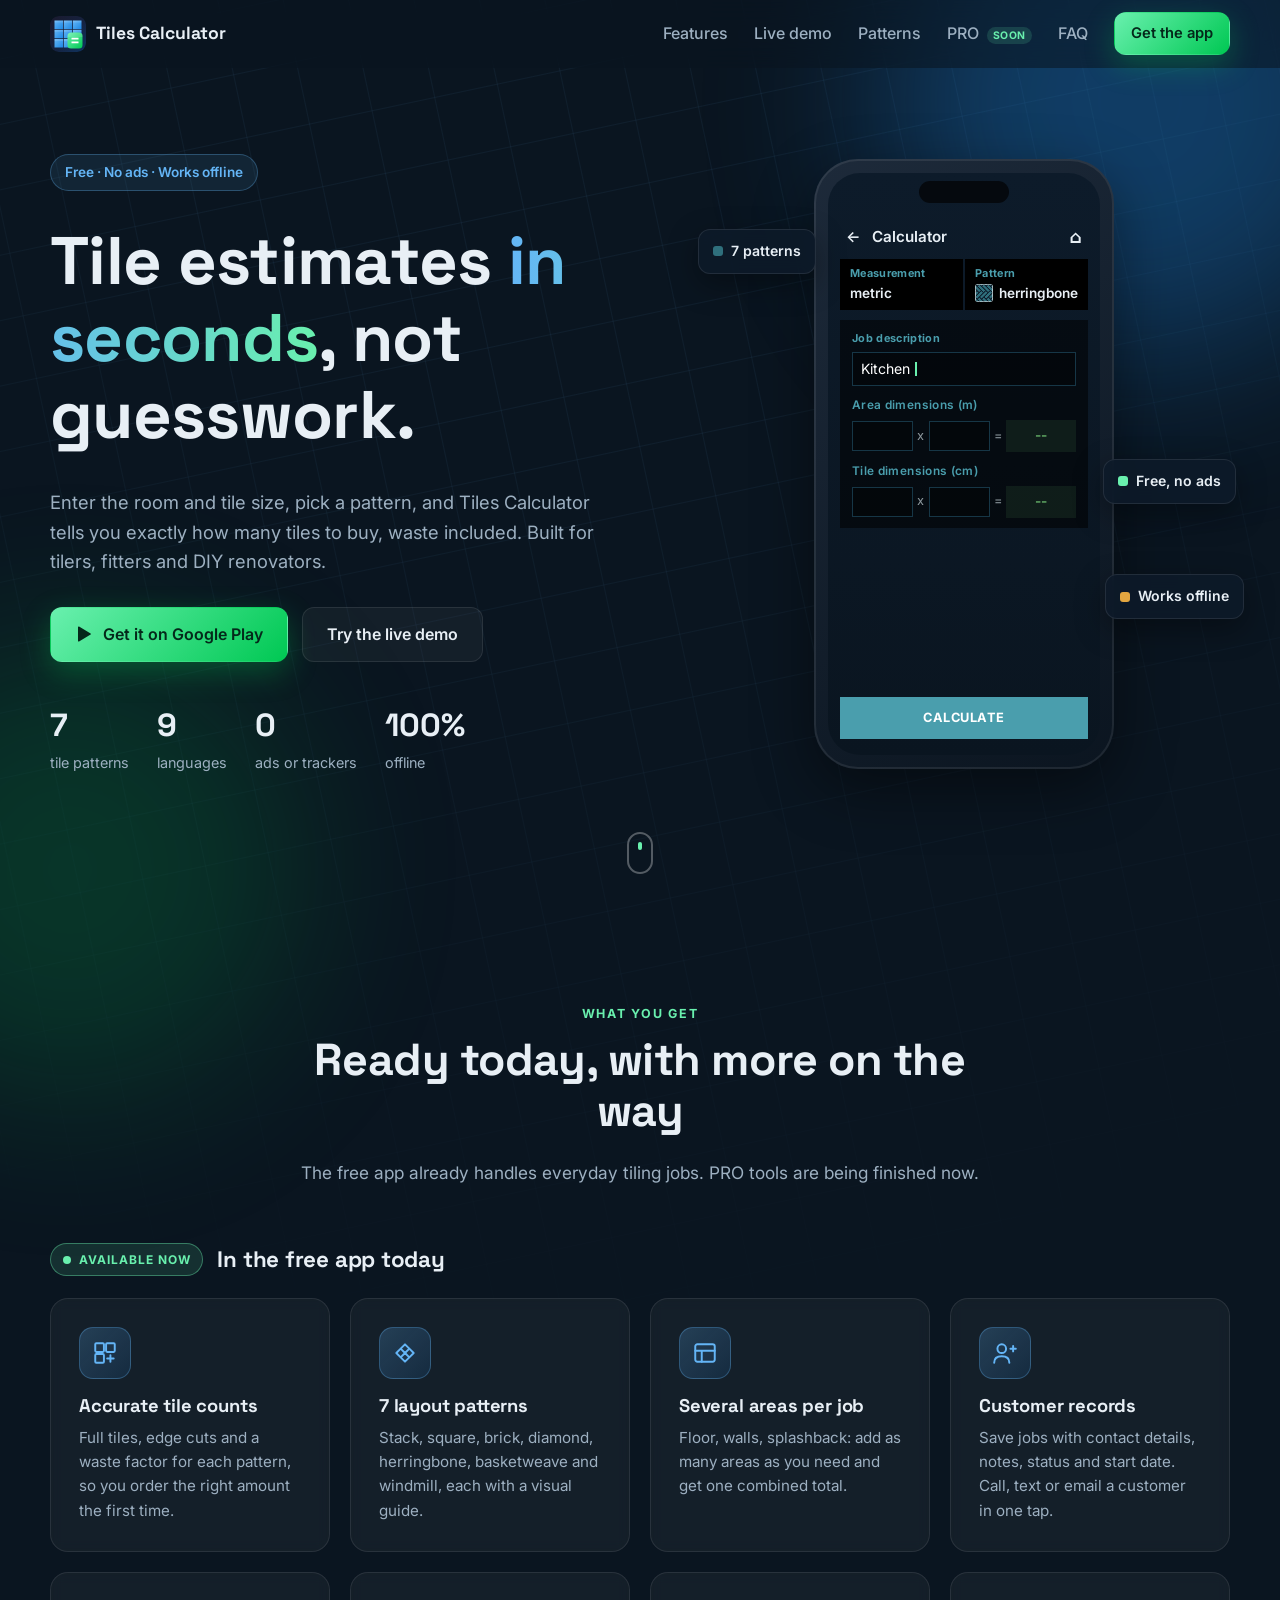
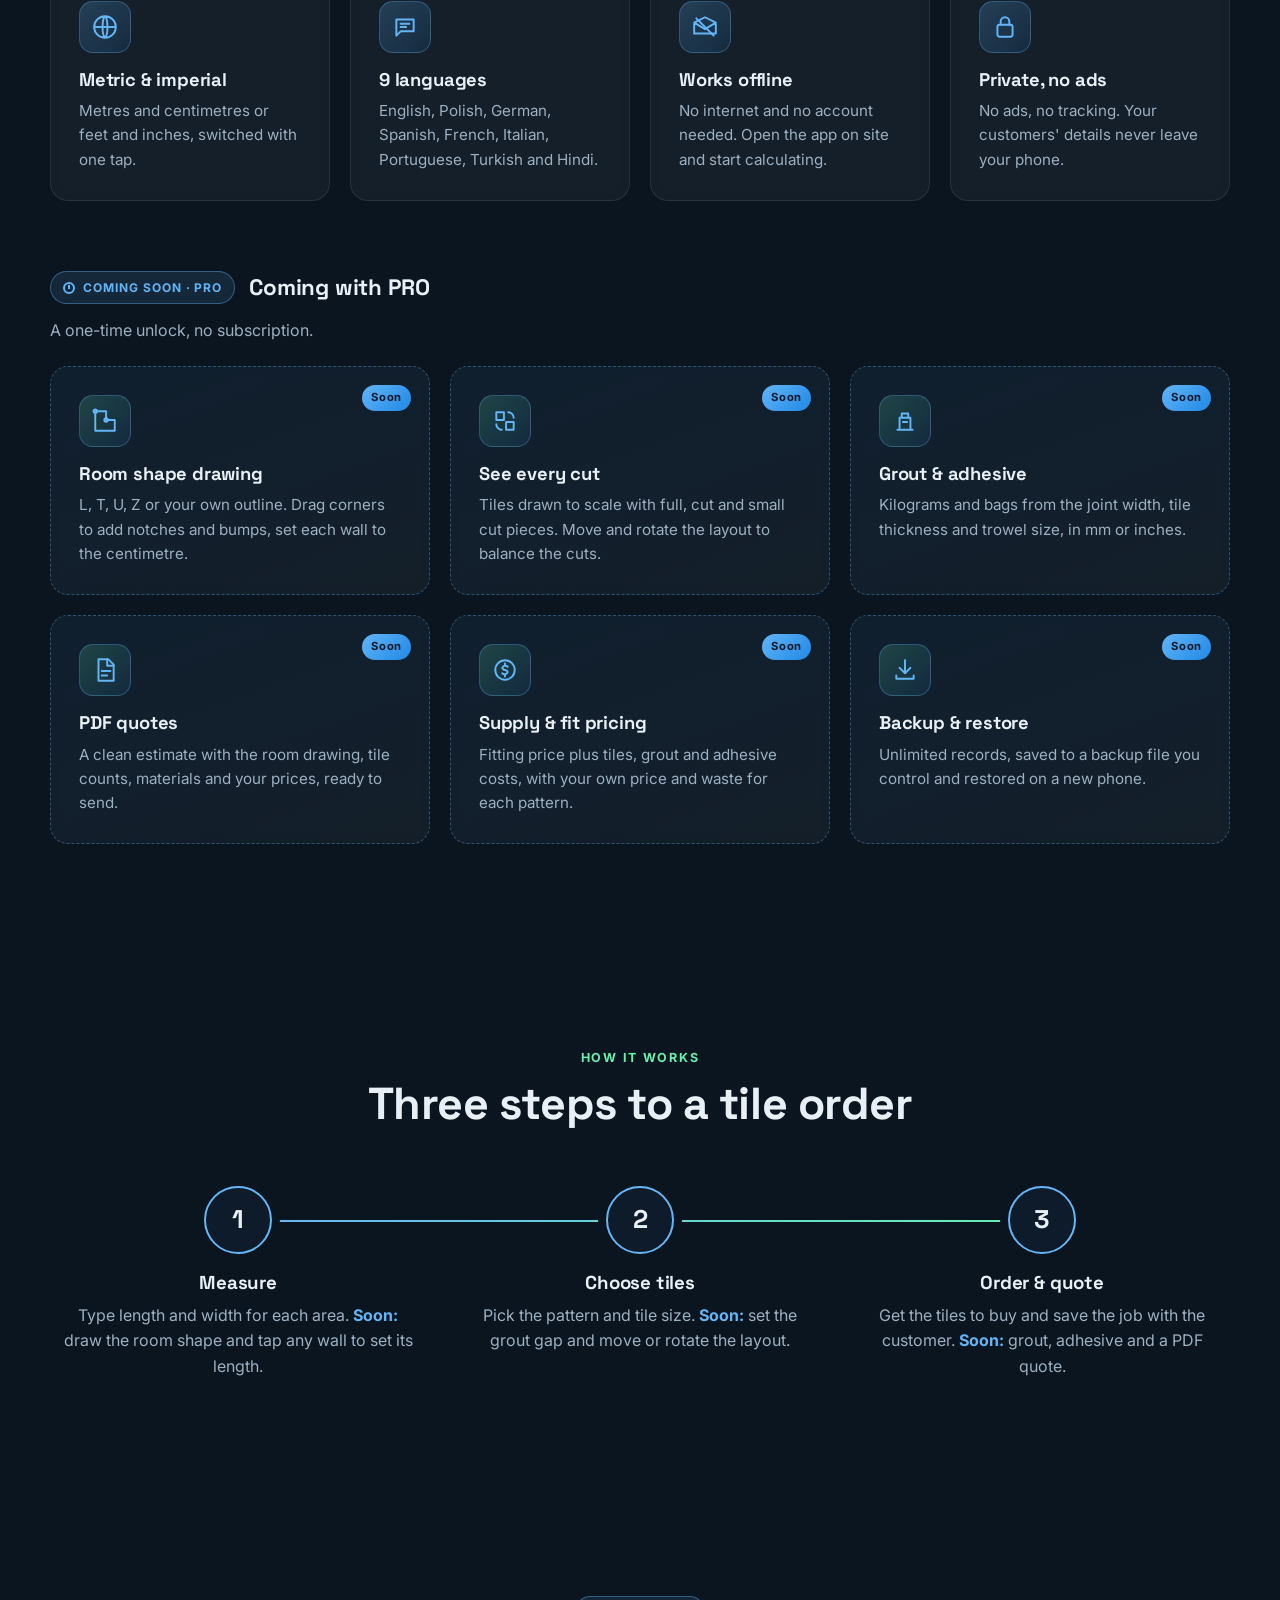
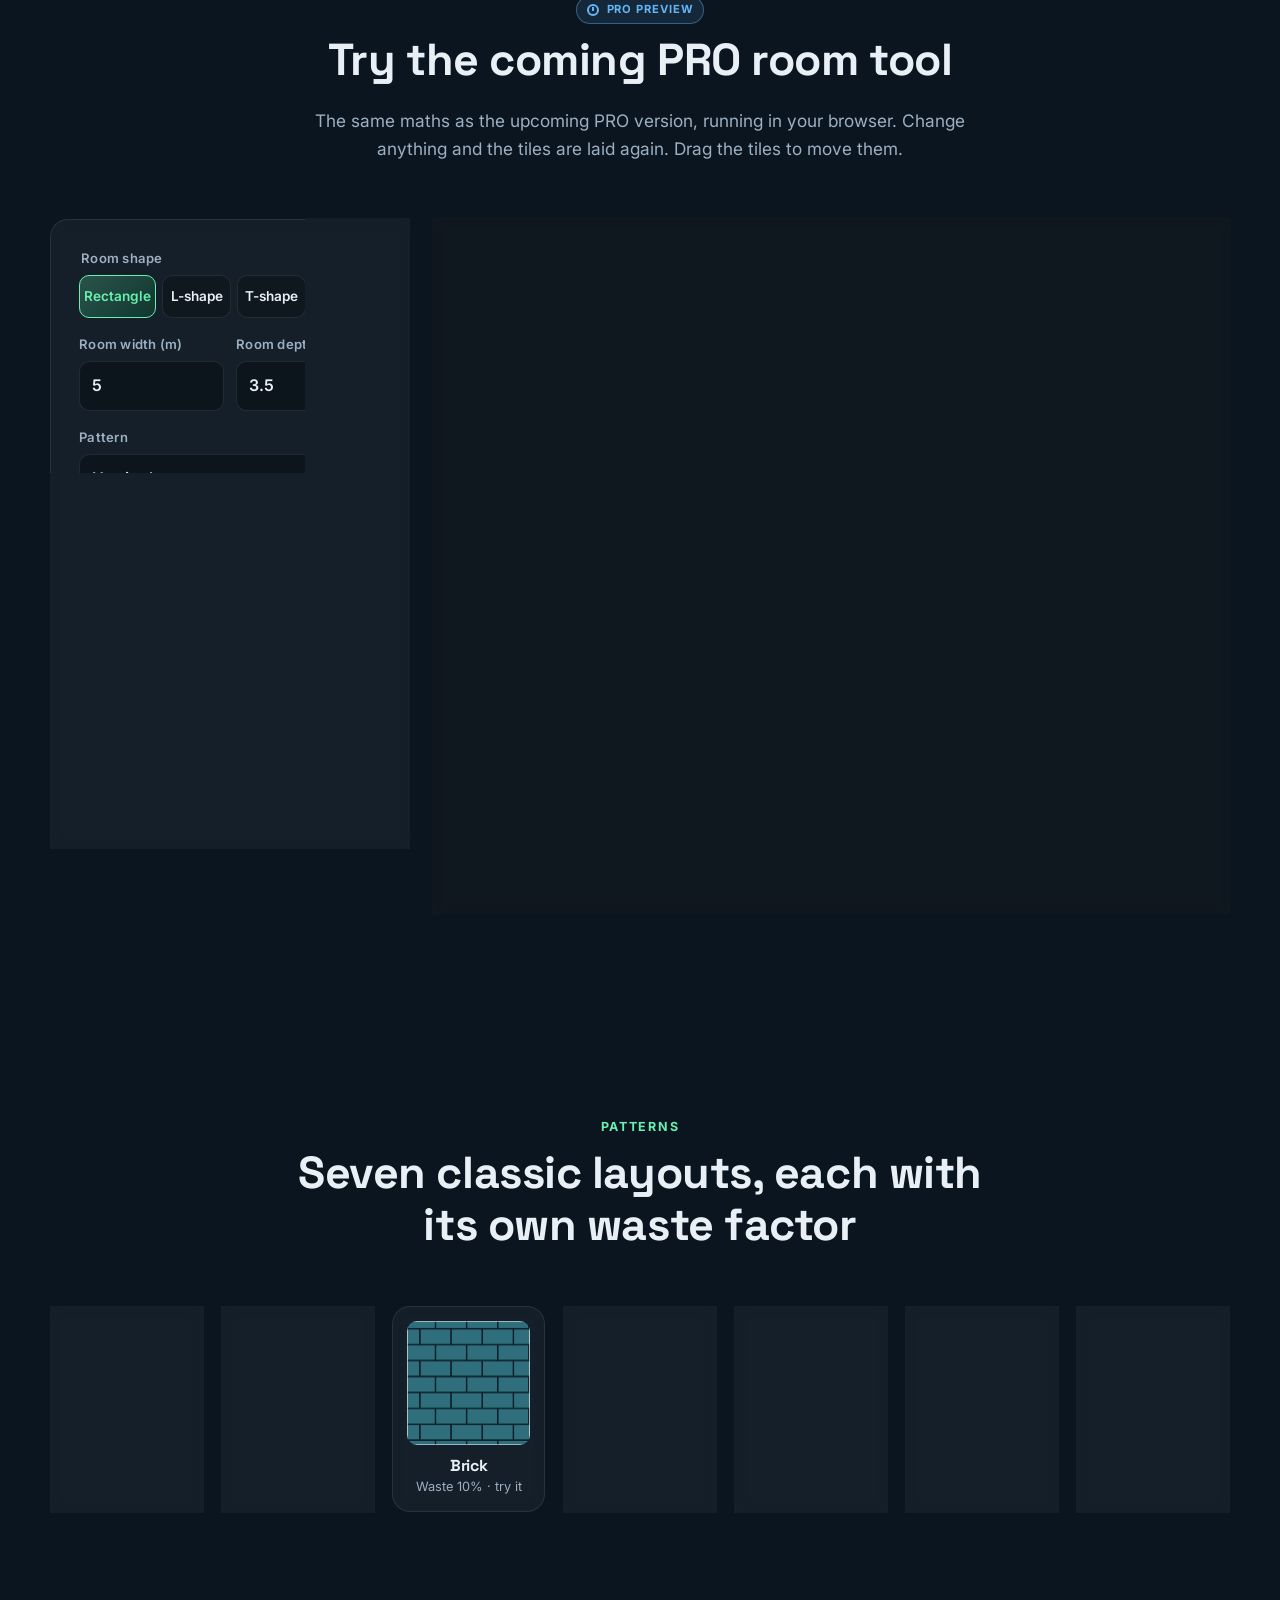
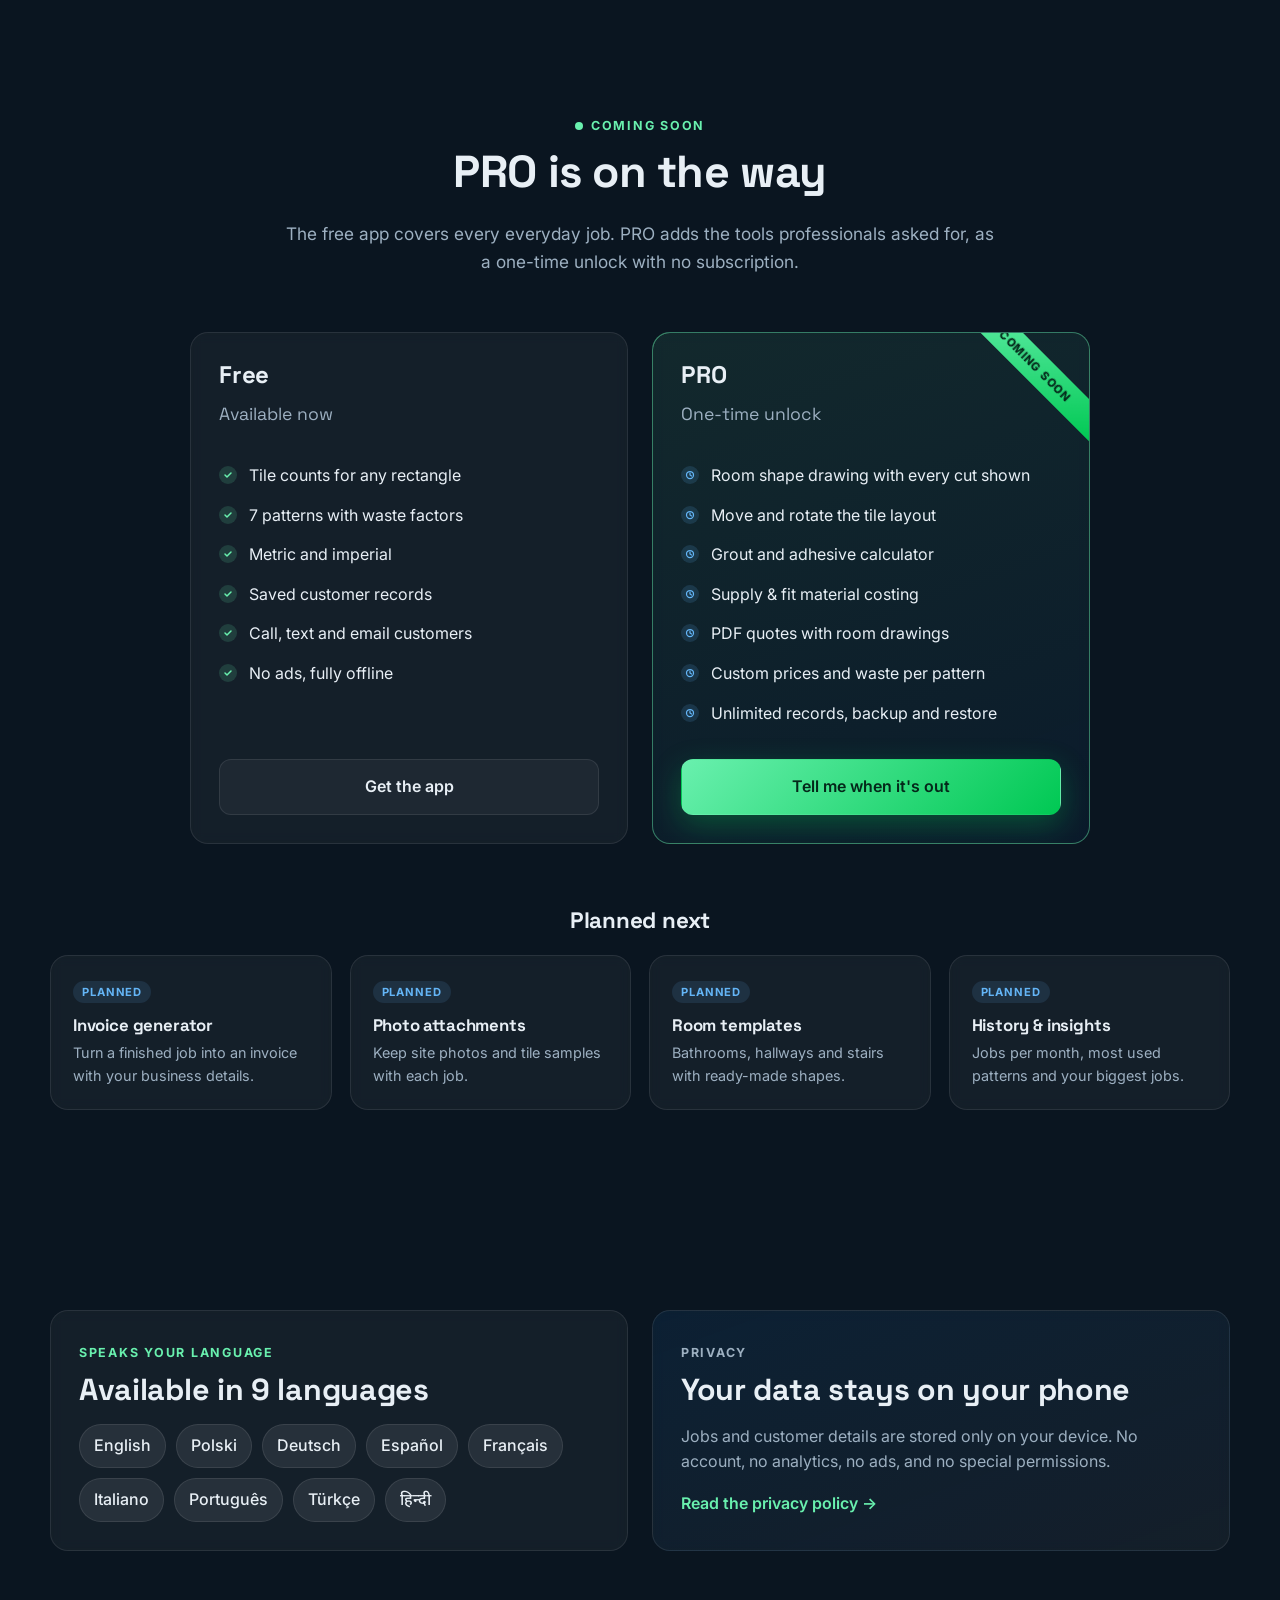
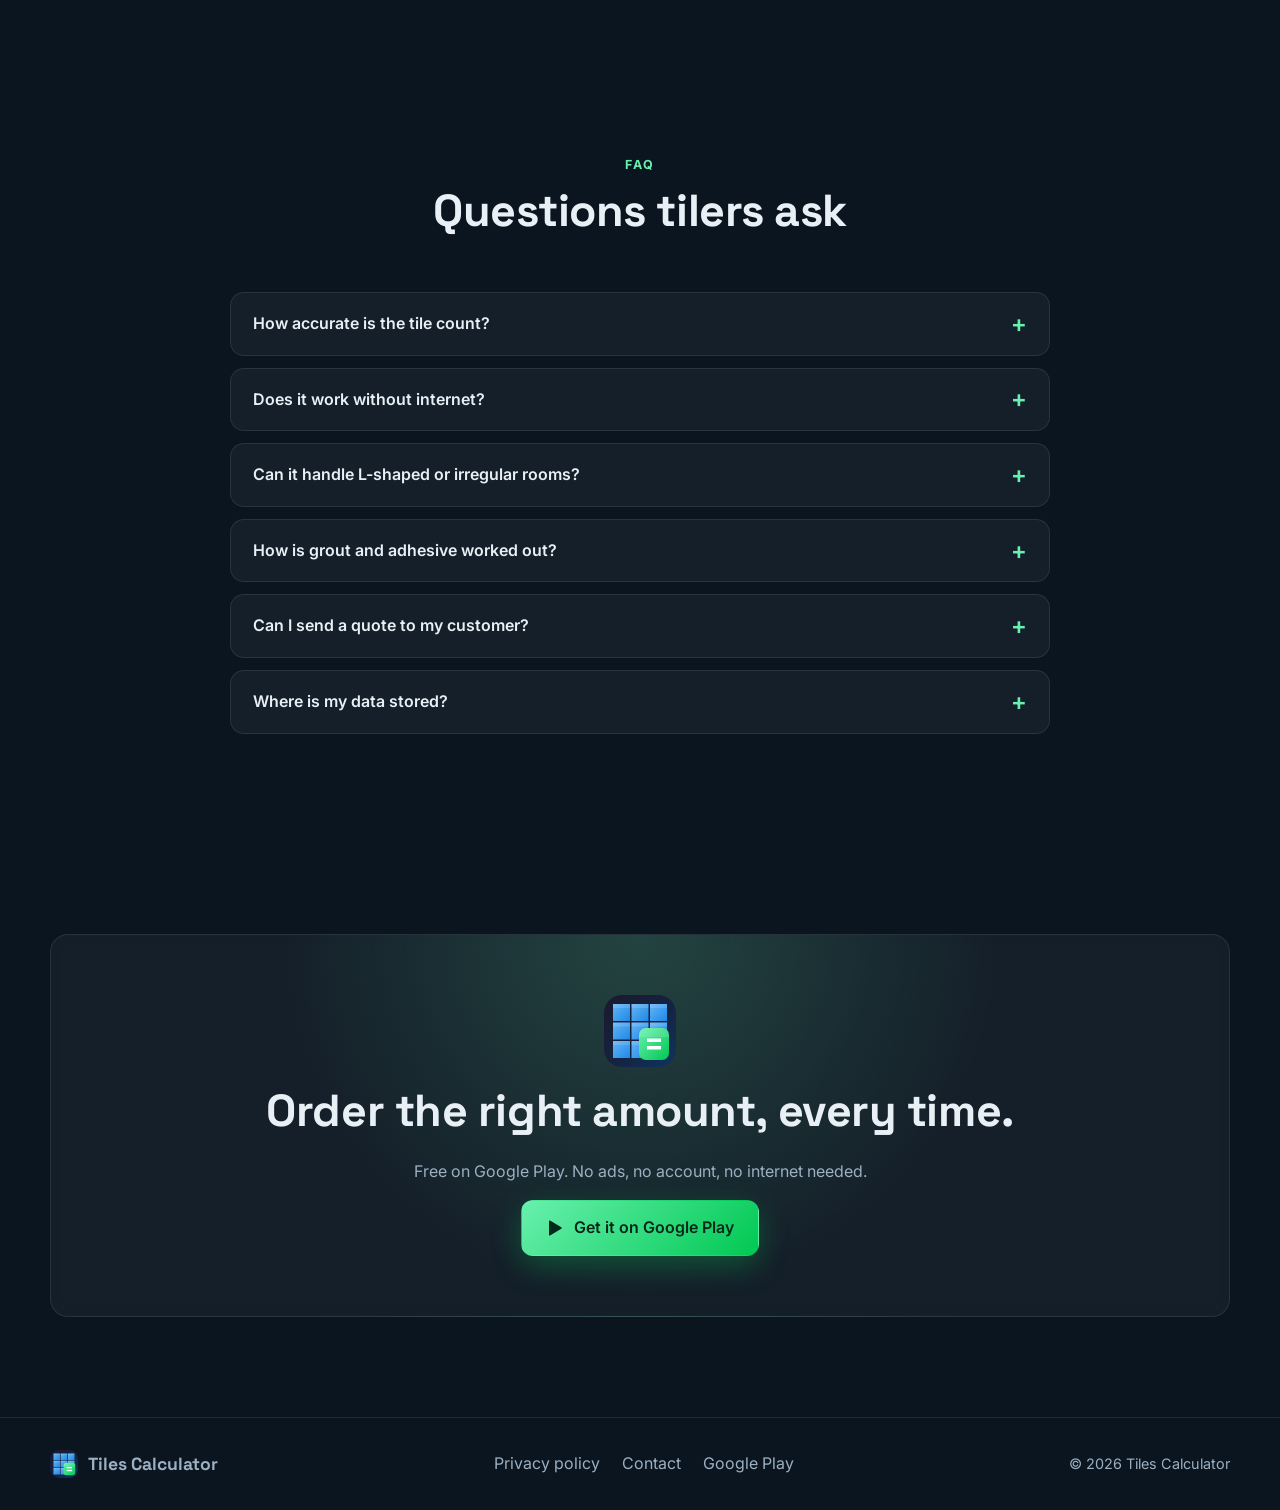
==== index.html @ d3cfe9c0 "Tiles Calculator website" ====
<!DOCTYPE html>
<html lang="en">
<head>
  <meta charset="UTF-8">
  <meta name="viewport" content="width=device-width, initial-scale=1">
  <title>Tiles Calculator – How Many Tiles Do I Need? Free Tile App for Android</title>
  <meta name="description" content="Free tile calculator app for Android. Work out how many tiles you need for any floor or wall, with 7 layout patterns, waste included, metric and imperial. No ads, works offline.">
  <meta name="keywords" content="tile calculator, how many tiles do I need, tiling calculator app, floor tile calculator, wall tile calculator, herringbone tile calculator, tile estimate, tiler app, Android">
  <meta name="author" content="Tiles Calculator">
  <meta name="robots" content="index, follow, max-image-preview:large">
  <link rel="canonical" href="https://bianielbianiel.github.io/tiles-calculator/">
  <meta name="theme-color" content="#0D1B2A">
  <meta name="color-scheme" content="dark">

  <link rel="icon" type="image/svg+xml" href="assets/img/logo.svg">
  <link rel="icon" type="image/png" sizes="192x192" href="assets/img/icon-192.png">
  <link rel="apple-touch-icon" sizes="180x180" href="assets/img/icon-180.png">
  <link rel="manifest" href="site.webmanifest">

  <!-- Social sharing (Facebook, WhatsApp, LinkedIn, X) -->
  <meta property="og:type" content="website">
  <meta property="og:site_name" content="Tiles Calculator">
  <meta property="og:locale" content="en_GB">
  <meta property="og:url" content="https://bianielbianiel.github.io/tiles-calculator/">
  <meta property="og:title" content="Tiles Calculator – How many tiles do you need? Know in seconds.">
  <meta property="og:description" content="Free Android app for tilers, fitters and DIY renovators. 7 patterns, waste included, metric and imperial. No ads, works offline.">
  <meta property="og:image" content="https://bianielbianiel.github.io/tiles-calculator/assets/img/og-image.png">
  <meta property="og:image:width" content="1200">
  <meta property="og:image:height" content="630">
  <meta property="og:image:alt" content="Tiles Calculator app – how many tiles do you need? Know in seconds.">
  <meta name="twitter:card" content="summary_large_image">
  <meta name="twitter:title" content="Tiles Calculator – How many tiles do you need?">
  <meta name="twitter:description" content="Free Android tile calculator. 7 patterns, waste included, no ads, works offline.">
  <meta name="twitter:image" content="https://bianielbianiel.github.io/tiles-calculator/assets/img/og-image.png">

  <!-- Structured data for Google (app, website, FAQ) -->
  <script type="application/ld+json">{"@context": "https://schema.org", "@type": "SoftwareApplication", "name": "Tiles Calculator", "operatingSystem": "Android", "applicationCategory": "UtilitiesApplication", "description": "Free tile calculator app for Android. Work out how many tiles you need for any room, with 7 layout patterns, waste included, metric and imperial units. No ads, works offline.", "url": "https://bianielbianiel.github.io/tiles-calculator/", "image": "https://bianielbianiel.github.io/tiles-calculator/assets/img/icon-512.png", "screenshot": "https://bianielbianiel.github.io/tiles-calculator/assets/img/og-image.png", "offers": {"@type": "Offer", "price": "0", "priceCurrency": "USD"}, "inLanguage": ["en", "pl", "de", "es", "fr", "it", "pt", "tr", "hi"], "downloadUrl": "https://play.google.com/store/apps/details?id=tiles_calculator.tilecalc", "featureList": ["Tile quantity calculator with waste", "7 tile layout patterns", "Several areas per job", "Customer job records", "Metric and imperial units", "Works offline, no ads"]}</script>
  <script type="application/ld+json">{"@context": "https://schema.org", "@type": "WebSite", "name": "Tiles Calculator", "url": "https://bianielbianiel.github.io/tiles-calculator/"}</script>
  <script type="application/ld+json">{"@context": "https://schema.org", "@type": "FAQPage", "mainEntity": [{"@type": "Question", "name": "How accurate is the tile count?", "acceptedAnswer": {"@type": "Answer", "text": "The app lays the real pattern over your room at scale and counts every full tile and every cut piece, then adds the waste factor for the pattern. You can change the waste per job or per pattern."}}, {"@type": "Question", "name": "Does it work without internet?", "acceptedAnswer": {"@type": "Answer", "text": "Yes. Everything is calculated on your phone, so it works in a basement, a new build or anywhere without signal."}}, {"@type": "Question", "name": "Can it handle L-shaped or irregular rooms?", "acceptedAnswer": {"@type": "Answer", "text": "Room shapes are part of PRO, coming soon. You will be able to pick L, T, U or Z shapes, set each wall, and drag corners to add notches and bumps for chimney breasts, pillars or door recesses. Today you can add several rectangular areas to one job."}}, {"@type": "Question", "name": "How is grout and adhesive worked out?", "acceptedAnswer": {"@type": "Answer", "text": "The grout and adhesive calculator is coming with PRO. Grout uses the manufacturers' formula from tile size, tile thickness and joint width; adhesive uses typical coverage for the trowel notch, picked automatically from the tile size. Both include 10% extra and are rounded up to whole bags. You can already try it in the live demo above."}}, {"@type": "Question", "name": "Can I send a quote to my customer?", "acceptedAnswer": {"@type": "Answer", "text": "PDF quotes are coming with PRO: an estimate with the room drawing, tile counts, materials and your prices, ready to share by email, WhatsApp or any app."}}, {"@type": "Question", "name": "Where is my data stored?", "acceptedAnswer": {"@type": "Answer", "text": "Only on your device. Uninstalling the app removes everything. Backup to a file you control is coming with PRO."}}]}</script>

  <link rel="preconnect" href="https://fonts.googleapis.com">
  <link rel="preconnect" href="https://fonts.gstatic.com" crossorigin>
  <link href="https://fonts.googleapis.com/css2?family=Inter:wght@400;500;600;700&family=Noto+Sans+Devanagari:wght@500&family=Space+Grotesk:wght@500;600;700&display=swap" rel="stylesheet">
  <link rel="stylesheet" href="assets/css/style.css">
</head>
<body>
  <div class="scroll-progress" aria-hidden="true"></div>
  <div class="bg-tiles" aria-hidden="true"></div>
  <div class="blob blob-1" aria-hidden="true"></div>
  <div class="blob blob-2" aria-hidden="true"></div>

  <!-- ============ Header ============ -->
  <header class="nav" id="top">
    <div class="container nav-inner">
      <a class="brand" href="#top" aria-label="Tiles Calculator home">
        <img src="assets/img/logo.svg" alt="" width="36" height="36">
        <span>Tiles Calculator</span>
      </a>
      <nav class="nav-links" id="nav-links" aria-label="Main">
        <a href="#features">Features</a>
        <a href="#demo">Live demo</a>
        <a href="#patterns">Patterns</a>
        <a href="#pro">PRO <span class="soon-pill">soon</span></a>
        <a href="#faq">FAQ</a>
        <a class="btn btn-small btn-primary play-link" href="#" target="_blank" rel="noopener">Get the app</a>
      </nav>
      <button class="burger" id="burger" aria-label="Open menu" aria-expanded="false" aria-controls="nav-links">
        <span></span><span></span><span></span>
      </button>
    </div>
  </header>

  <main>
    <!-- ============ Hero ============ -->
    <section class="hero">
      <div class="container hero-grid">
        <div class="hero-copy">
          <p class="badge reveal">Free &middot; No ads &middot; Works offline</p>
          <h1 class="reveal hero-title">Tile estimates <span class="gradient-text">in seconds</span>, not guesswork.</h1>
          <p class="lead reveal">Enter the room and tile size, pick a pattern, and Tiles Calculator tells you exactly how many tiles to buy, waste included. Built for tilers, fitters and DIY renovators.</p>
          <div class="hero-cta reveal">
            <a class="btn btn-primary btn-shine play-link" href="#" target="_blank" rel="noopener">
              <svg viewBox="0 0 24 24" aria-hidden="true"><path d="M4 2.8v18.4c0 .7.8 1.2 1.4.8l15.4-9.2c.6-.4.6-1.2 0-1.6L5.4 2c-.6-.4-1.4.1-1.4.8z"/></svg>
              Get it on Google Play
            </a>
            <a class="btn btn-ghost" href="#demo">Try the live demo</a>
          </div>
          <dl class="stats reveal">
            <div><dt><span class="count" data-to="7">0</span></dt><dd>tile patterns</dd></div>
            <div><dt><span class="count" data-to="9">0</span></dt><dd>languages</dd></div>
            <div><dt><span class="count" data-to="0">0</span></dt><dd>ads or trackers</dd></div>
            <div><dt><span class="count" data-to="100">0</span>%</dt><dd>offline</dd></div>
          </dl>
        </div>

        <div class="hero-visual reveal">
          <div class="phone">
            <div class="phone-notch"></div>
            <div class="phone-screen calc-screen" aria-label="The free Calculator screen working out a tile order" role="img">
              <div class="app-bar"><span>&larr;</span> Calculator <span class="home">&#8962;</span></div>
              <div class="calc-spinners">
                <div><small>Measurement</small><b>metric</b></div>
                <div><small>Pattern</small><b class="pat-row"><canvas id="pat-swatch" width="18" height="18"></canvas><span id="calc-pattern">herringbone</span></b></div>
              </div>
              <div class="calc-card">
                <small class="calc-label">Job description</small>
                <div class="calc-input wide" id="calc-job"></div>
                <small class="calc-head">Area dimensions (m)</small>
                <div class="calc-row">
                  <div class="calc-input" id="calc-al"></div><span>x</span>
                  <div class="calc-input" id="calc-aw"></div><span>=</span>
                  <div class="calc-total" id="calc-at">--</div>
                </div>
                <small class="calc-head">Tile dimensions (cm)</small>
                <div class="calc-row">
                  <div class="calc-input" id="calc-tl"></div><span>x</span>
                  <div class="calc-input" id="calc-tw"></div><span>=</span>
                  <div class="calc-total" id="calc-tt">--</div>
                </div>
              </div>
              <div class="calc-result" id="calc-result">
                <small>You will need</small>
                <div class="calc-big"><span id="calc-tiles">0</span> tiles</div>
                <div class="calc-waste">incl. <span id="calc-waste">0</span> waste &middot; <span id="calc-wpct">15</span>%</div>
              </div>
              <div class="calc-btn" id="calc-btn">CALCULATE</div>
            </div>
          </div>
          <div class="float-chip chip-1"><span class="dot dot-blue"></span>7 patterns</div>
          <div class="float-chip chip-2"><span class="dot dot-green"></span>Free, no ads</div>
          <div class="float-chip chip-3"><span class="dot dot-orange"></span>Works offline</div>
        </div>
      </div>
      <a class="scroll-hint" href="#features" aria-label="Scroll to features"><span></span></a>
    </section>

    <!-- ============ Features: now + coming soon ============ -->
    <section class="section" id="features">
      <div class="container">
        <header class="section-head reveal">
          <p class="eyebrow">What you get</p>
          <h2>Ready today, with more on the way</h2>
          <p class="sub">The free app already handles everyday tiling jobs. PRO tools are being finished now.</p>
        </header>

        <div class="group-head reveal">
          <span class="status-pill now"><span class="pulse-dot"></span>Available now</span>
          <h3>In the free app today</h3>
        </div>
        <div class="feature-grid">
          <article class="card feature reveal tilt">
            <div class="icon"><svg viewBox="0 0 24 24"><rect x="3" y="3" width="8" height="8" rx="1"/><rect x="13" y="3" width="8" height="8" rx="1"/><rect x="3" y="13" width="8" height="8" rx="1"/><path d="M14 17h6M17 14v6"/></svg></div>
            <h3>Accurate tile counts</h3>
            <p>Full tiles, edge cuts and a waste factor for each pattern, so you order the right amount the first time.</p>
          </article>
          <article class="card feature reveal tilt">
            <div class="icon"><svg viewBox="0 0 24 24"><path d="M4 12l4-4 4 4-4 4zM12 12l4-4 4 4-4 4zM8 8l4-4 4 4M8 16l4 4 4-4"/></svg></div>
            <h3>7 layout patterns</h3>
            <p>Stack, square, brick, diamond, herringbone, basketweave and windmill, each with a visual guide.</p>
          </article>
          <article class="card feature reveal tilt">
            <div class="icon"><svg viewBox="0 0 24 24"><rect x="3" y="4" width="18" height="16" rx="2"/><path d="M3 10h18M9 10v10"/></svg></div>
            <h3>Several areas per job</h3>
            <p>Floor, walls, splashback: add as many areas as you need and get one combined total.</p>
          </article>
          <article class="card feature reveal tilt">
            <div class="icon"><svg viewBox="0 0 24 24"><circle cx="9" cy="8" r="4"/><path d="M2 21c0-4 3-6 7-6s7 2 7 6M17 8h5M19.5 5.5v5"/></svg></div>
            <h3>Customer records</h3>
            <p>Save jobs with contact details, notes, status and start date. Call, text or email a customer in one tap.</p>
          </article>
          <article class="card feature reveal tilt">
            <div class="icon"><svg viewBox="0 0 24 24"><path d="M12 2a10 10 0 100 20 10 10 0 000-20zM2 12h20M12 2c3 3 3 17 0 20M12 2c-3 3-3 17 0 20"/></svg></div>
            <h3>Metric &amp; imperial</h3>
            <p>Metres and centimetres or feet and inches, switched with one tap.</p>
          </article>
          <article class="card feature reveal tilt">
            <div class="icon"><svg viewBox="0 0 24 24"><path d="M4 5h16v11H8l-4 4z"/><path d="M8 9h8M8 12h5"/></svg></div>
            <h3>9 languages</h3>
            <p>English, Polish, German, Spanish, French, Italian, Portuguese, Turkish and Hindi.</p>
          </article>
          <article class="card feature reveal tilt">
            <div class="icon"><svg viewBox="0 0 24 24"><path d="M2 8l10 6 10-6M2 8v10h20V8M2 8l10-5 10 5"/><path d="M4 4l16 16"/></svg></div>
            <h3>Works offline</h3>
            <p>No internet and no account needed. Open the app on site and start calculating.</p>
          </article>
          <article class="card feature reveal tilt">
            <div class="icon"><svg viewBox="0 0 24 24"><rect x="5" y="10" width="14" height="11" rx="2"/><path d="M8 10V7a4 4 0 018 0v3"/></svg></div>
            <h3>Private, no ads</h3>
            <p>No ads, no tracking. Your customers' details never leave your phone.</p>
          </article>
        </div>

        <div class="group-head soon reveal">
          <span class="status-pill soon"><span class="clock"></span>Coming soon &middot; PRO</span>
          <h3>Coming with PRO</h3>
          <p>A one-time unlock, no subscription.</p>
        </div>
        <div class="feature-grid soon-grid">
          <article class="card feature soon-card reveal tilt">
            <span class="tag tag-soon">Soon</span>
            <div class="icon"><svg viewBox="0 0 24 24"><path d="M3 3h10v8h8v10H3z"/><circle cx="3" cy="3" r="1.6"/><circle cx="13" cy="11" r="1.6"/></svg></div>
            <h3>Room shape drawing</h3>
            <p>L, T, U, Z or your own outline. Drag corners to add notches and bumps, set each wall to the centimetre.</p>
          </article>
          <article class="card feature soon-card reveal tilt">
            <span class="tag tag-soon">Soon</span>
            <div class="icon"><svg viewBox="0 0 24 24"><path d="M4 4h7v7H4zM13 13h7v7h-7z"/><path d="M15 4a5 5 0 015 5M9 20a5 5 0 01-5-5"/></svg></div>
            <h3>See every cut</h3>
            <p>Tiles drawn to scale with full, cut and small cut pieces. Move and rotate the layout to balance the cuts.</p>
          </article>
          <article class="card feature soon-card reveal tilt">
            <span class="tag tag-soon">Soon</span>
            <div class="icon"><svg viewBox="0 0 24 24"><path d="M5 20h14M7 20V9h10v11M9 9V5h6v4"/><path d="M10 13h4"/></svg></div>
            <h3>Grout &amp; adhesive</h3>
            <p>Kilograms and bags from the joint width, tile thickness and trowel size, in mm or inches.</p>
          </article>
          <article class="card feature soon-card reveal tilt">
            <span class="tag tag-soon">Soon</span>
            <div class="icon"><svg viewBox="0 0 24 24"><path d="M6 2h9l5 5v15H6z"/><path d="M14 2v6h6M9 13h8M9 17h5"/></svg></div>
            <h3>PDF quotes</h3>
            <p>A clean estimate with the room drawing, tile counts, materials and your prices, ready to send.</p>
          </article>
          <article class="card feature soon-card reveal tilt">
            <span class="tag tag-soon">Soon</span>
            <div class="icon"><svg viewBox="0 0 24 24"><circle cx="12" cy="12" r="9"/><path d="M14.5 9a3 3 0 00-5 1c0 3 5 1 5 4a3 3 0 01-5 1M12 6v2M12 16v2"/></svg></div>
            <h3>Supply &amp; fit pricing</h3>
            <p>Fitting price plus tiles, grout and adhesive costs, with your own price and waste for each pattern.</p>
          </article>
          <article class="card feature soon-card reveal tilt">
            <span class="tag tag-soon">Soon</span>
            <div class="icon"><svg viewBox="0 0 24 24"><path d="M12 3v12M7 10l5 5 5-5"/><path d="M4 17v3h16v-3"/></svg></div>
            <h3>Backup &amp; restore</h3>
            <p>Unlimited records, saved to a backup file you control and restored on a new phone.</p>
          </article>
        </div>
      </div>
    </section>

    <!-- ============ How it works ============ -->
    <section class="section steps-section">
      <div class="container">
        <header class="section-head reveal">
          <p class="eyebrow">How it works</p>
          <h2>Three steps to a tile order</h2>
        </header>
        <ol class="steps">
          <li class="step reveal"><span class="step-num">1</span><h3>Measure</h3><p>Type length and width for each area. <span class="inline-soon">Soon:</span> draw the room shape and tap any wall to set its length.</p></li>
          <li class="step reveal"><span class="step-num">2</span><h3>Choose tiles</h3><p>Pick the pattern and tile size. <span class="inline-soon">Soon:</span> set the grout gap and move or rotate the layout.</p></li>
          <li class="step reveal"><span class="step-num">3</span><h3>Order &amp; quote</h3><p>Get the tiles to buy and save the job with the customer. <span class="inline-soon">Soon:</span> grout, adhesive and a PDF quote.</p></li>
        </ol>
      </div>
    </section>

    <!-- ============ Live demo ============ -->
    <section class="section" id="demo">
      <div class="container">
        <header class="section-head reveal">
          <p class="eyebrow"><span class="status-pill soon small"><span class="clock"></span>PRO preview</span></p>
          <h2>Try the coming PRO room tool</h2>
          <p class="sub">The same maths as the upcoming PRO version, running in your browser. Change anything and the tiles are laid again. Drag the tiles to move them.</p>
        </header>

        <div class="demo reveal">
          <div class="demo-controls card">
            <fieldset>
              <legend>Room shape</legend>
              <div class="seg" id="shape-seg">
                <button type="button" data-shape="rectangle" class="active">Rectangle</button>
                <button type="button" data-shape="l">L-shape</button>
                <button type="button" data-shape="t">T-shape</button>
                <button type="button" data-shape="u">U-shape</button>
              </div>
            </fieldset>

            <div class="field-row">
              <label>Room width (m)<input type="number" id="room-w" min="1" max="30" step="0.05" value="5"></label>
              <label>Room depth (m)<input type="number" id="room-h" min="1" max="30" step="0.05" value="3.5"></label>
            </div>

            <label>Pattern
              <select id="pattern">
                <option value="5">Stack</option>
                <option value="6">Square</option>
                <option value="2">Brick</option>
                <option value="3">Diamond</option>
                <option value="4" selected>Herringbone</option>
                <option value="1">Basketweave</option>
                <option value="7">Windmill</option>
              </select>
            </label>

            <div class="field-row">
              <label>Tile length (cm)<input type="number" id="tile-l" min="5" max="200" step="1" value="60"></label>
              <label>Tile width (cm)<input type="number" id="tile-w" min="5" max="200" step="1" value="30"></label>
            </div>

            <div class="field-row">
              <label>Grout gap
                <select id="gap">
                  <option value="0">None</option>
                  <option value="2">2 mm</option>
                  <option value="3" selected>3 mm</option>
                  <option value="5">5 mm</option>
                  <option value="8">8 mm</option>
                </select>
              </label>
              <label>Thickness
                <select id="thick">
                  <option value="6">6 mm</option>
                  <option value="8" selected>8 mm</option>
                  <option value="10">10 mm</option>
                  <option value="12">12 mm</option>
                </select>
              </label>
            </div>

            <label class="range">Layout angle <output id="rot-out">0°</output>
              <input type="range" id="rot" min="-90" max="90" step="1" value="0">
            </label>

            <label class="switch"><input type="checkbox" id="centered" checked><span></span>Centre tiles in the room</label>
          </div>

          <div class="demo-stage card">
            <canvas id="demo-canvas" aria-label="Tile layout preview" role="img"></canvas>
            <div class="legend">
              <span><i class="sw sw-full"></i>Full</span>
              <span><i class="sw sw-cut"></i>Cut</span>
              <span><i class="sw sw-small"></i>Small cut</span>
            </div>
            <div class="results">
              <div class="result"><span class="r-label">Area</span><span class="r-value" id="r-area">–</span></div>
              <div class="result"><span class="r-label">Full tiles</span><span class="r-value" id="r-full">–</span></div>
              <div class="result"><span class="r-label">Cut tiles</span><span class="r-value" id="r-cut">–</span></div>
              <div class="result accent"><span class="r-label">To buy (+waste)</span><span class="r-value" id="r-buy">–</span></div>
              <div class="result"><span class="r-label">Grout</span><span class="r-value" id="r-grout">–</span></div>
              <div class="result"><span class="r-label">Adhesive</span><span class="r-value" id="r-glue">–</span></div>
            </div>
          </div>
        </div>
      </div>
    </section>

    <!-- ============ Patterns ============ -->
    <section class="section" id="patterns">
      <div class="container">
        <header class="section-head reveal">
          <p class="eyebrow">Patterns</p>
          <h2>Seven classic layouts, each with its own waste factor</h2>
        </header>
        <div class="pattern-grid" id="pattern-grid"><!-- filled by main.js --></div>
      </div>
    </section>

    <!-- ============ PRO (coming soon) ============ -->
    <section class="section" id="pro">
      <div class="container">
        <header class="section-head reveal">
          <p class="eyebrow"><span class="pulse-dot"></span>Coming soon</p>
          <h2>PRO is on the way</h2>
          <p class="sub">The free app covers every everyday job. PRO adds the tools professionals asked for, as a one-time unlock with no subscription.</p>
        </header>
        <div class="plans">
          <article class="card plan reveal">
            <h3>Free</h3>
            <p class="price">Available now</p>
            <ul class="checks">
              <li>Tile counts for any rectangle</li>
              <li>7 patterns with waste factors</li>
              <li>Metric and imperial</li>
              <li>Saved customer records</li>
              <li>Call, text and email customers</li>
              <li>No ads, fully offline</li>
            </ul>
            <a class="btn btn-ghost play-link" href="#" target="_blank" rel="noopener">Get the app</a>
          </article>
          <article class="card plan plan-pro reveal">
            <span class="ribbon">Coming soon</span>
            <h3>PRO</h3>
            <p class="price">One-time unlock</p>
            <ul class="checks soon">
              <li>Room shape drawing with every cut shown</li>
              <li>Move and rotate the tile layout</li>
              <li>Grout and adhesive calculator</li>
              <li>Supply &amp; fit material costing</li>
              <li>PDF quotes with room drawings</li>
              <li>Custom prices and waste per pattern</li>
              <li>Unlimited records, backup and restore</li>
            </ul>
            <a class="btn btn-primary btn-shine" href="mailto:website.scss@gmail.com?subject=Tiles%20Calculator%20PRO">Tell me when it's out</a>
          </article>
        </div>

        <h3 class="roadmap-title reveal">Planned next</h3>
        <div class="roadmap">
          <div class="road-item card reveal"><span class="status">Planned</span><h4>Invoice generator</h4><p>Turn a finished job into an invoice with your business details.</p></div>
          <div class="road-item card reveal"><span class="status">Planned</span><h4>Photo attachments</h4><p>Keep site photos and tile samples with each job.</p></div>
          <div class="road-item card reveal"><span class="status">Planned</span><h4>Room templates</h4><p>Bathrooms, hallways and stairs with ready-made shapes.</p></div>
          <div class="road-item card reveal"><span class="status">Planned</span><h4>History &amp; insights</h4><p>Jobs per month, most used patterns and your biggest jobs.</p></div>
        </div>
      </div>
    </section>

    <!-- ============ Languages + privacy ============ -->
    <section class="section">
      <div class="container two-col">
        <div class="card reveal">
          <p class="eyebrow">Speaks your language</p>
          <h2 class="h2-small">Available in 9 languages</h2>
          <ul class="langs">
            <li>English</li><li>Polski</li><li>Deutsch</li><li>Español</li><li>Français</li>
            <li>Italiano</li><li>Português</li><li>Türkçe</li><li>हिन्दी</li>
          </ul>
        </div>
        <div class="card reveal privacy-card">
          <p class="eyebrow">Privacy</p>
          <h2 class="h2-small">Your data stays on your phone</h2>
          <p>Jobs and customer details are stored only on your device. No account, no analytics, no ads, and no special permissions.</p>
          <a class="text-link" href="https://bianielbianiel.github.io/tiles-calculator-privacy/" rel="noopener">Read the privacy policy &rarr;</a>
        </div>
      </div>
    </section>

    <!-- ============ FAQ ============ -->
    <section class="section" id="faq">
      <div class="container narrow">
        <header class="section-head reveal">
          <p class="eyebrow">FAQ</p>
          <h2>Questions tilers ask</h2>
        </header>
        <div class="faq">
          <details class="reveal"><summary>How accurate is the tile count?</summary><p>The app lays the real pattern over your room at scale and counts every full tile and every cut piece, then adds the waste factor for the pattern. You can change the waste per job or per pattern.</p></details>
          <details class="reveal"><summary>Does it work without internet?</summary><p>Yes. Everything is calculated on your phone, so it works in a basement, a new build or anywhere without signal.</p></details>
          <details class="reveal"><summary>Can it handle L-shaped or irregular rooms?</summary><p>Room shapes are part of PRO, coming soon. You will be able to pick L, T, U or Z shapes, set each wall, and drag corners to add notches and bumps for chimney breasts, pillars or door recesses. Today you can add several rectangular areas to one job.</p></details>
          <details class="reveal"><summary>How is grout and adhesive worked out?</summary><p>The grout and adhesive calculator is coming with PRO. Grout uses the manufacturers' formula from tile size, tile thickness and joint width; adhesive uses typical coverage for the trowel notch, picked automatically from the tile size. Both include 10% extra and are rounded up to whole bags. You can already try it in the live demo above.</p></details>
          <details class="reveal"><summary>Can I send a quote to my customer?</summary><p>PDF quotes are coming with PRO: an estimate with the room drawing, tile counts, materials and your prices, ready to share by email, WhatsApp or any app.</p></details>
          <details class="reveal"><summary>Where is my data stored?</summary><p>Only on your device. Uninstalling the app removes everything. Backup to a file you control is coming with PRO.</p></details>
        </div>
      </div>
    </section>

    <!-- ============ CTA ============ -->
    <section class="section cta-section">
      <div class="container">
        <div class="cta card reveal">
          <img src="assets/img/logo.svg" alt="" width="72" height="72" class="cta-logo">
          <h2>Order the right amount, every time.</h2>
          <p>Free on Google Play. No ads, no account, no internet needed.</p>
          <a class="btn btn-primary btn-shine play-link" href="#" target="_blank" rel="noopener">
            <svg viewBox="0 0 24 24" aria-hidden="true"><path d="M4 2.8v18.4c0 .7.8 1.2 1.4.8l15.4-9.2c.6-.4.6-1.2 0-1.6L5.4 2c-.6-.4-1.4.1-1.4.8z"/></svg>
            Get it on Google Play
          </a>
        </div>
      </div>
    </section>
  </main>

  <footer class="footer">
    <div class="container footer-inner">
      <a class="brand" href="#top"><img src="assets/img/logo.svg" alt="" width="28" height="28"><span>Tiles Calculator</span></a>
      <nav aria-label="Footer">
        <a href="https://bianielbianiel.github.io/tiles-calculator-privacy/" rel="noopener">Privacy policy</a>
        <a href="mailto:website.scss@gmail.com">Contact</a>
        <a class="play-link" href="#" target="_blank" rel="noopener">Google Play</a>
      </nav>
      <p class="copy">&copy; <span id="year">2026</span> Tiles Calculator</p>
    </div>
  </footer>

  <script src="assets/js/tiles-engine.js" defer></script>
  <script src="assets/js/main.js" defer></script>
</body>
</html>
---- assets/css/style.css ----
/* =========================================================================
   Tiles Calculator — website styles
   Colours follow the app: navy background, teal accent, tile blues, green
   ========================================================================= */
:root {
  --bg: #0A1520;
  --bg-2: #0D1B2A;
  --surface: rgba(255, 255, 255, 0.045);
  --surface-2: rgba(255, 255, 255, 0.08);
  --border: rgba(255, 255, 255, 0.09);
  --text: #E8EFF5;
  --muted: #9DB0C1;
  --teal: #4A9EAD;
  --sky: #64B5F6;
  --blue: #1E88E5;
  --green: #69F0AE;
  --green-2: #00C853;
  --orange: #E3A640;
  --red: #E26B6B;
  --radius: 18px;
  --shadow: 0 20px 60px rgba(0, 0, 0, 0.45);
  --font: 'Inter', 'Noto Sans Devanagari', system-ui, -apple-system, 'Segoe UI', Roboto, sans-serif;
  --font-head: 'Space Grotesk', var(--font);
  --nav-h: 68px;
}

*, *::before, *::after { box-sizing: border-box; }
html { scroll-behavior: smooth; scroll-padding-top: calc(var(--nav-h) + 12px); }
body {
  margin: 0;
  font-family: var(--font);
  font-size: 16px;
  line-height: 1.6;
  color: var(--text);
  background: var(--bg);
  overflow-x: hidden;
  -webkit-font-smoothing: antialiased;
}
img, svg, canvas { display: block; max-width: 100%; }
a { color: inherit; text-decoration: none; }
h1, h2, h3, h4 { font-family: var(--font-head); line-height: 1.15; margin: 0 0 .5em; letter-spacing: -0.01em; }
p { margin: 0 0 1em; }
button, input, select { font: inherit; color: inherit; }

.container { width: min(1180px, 100% - 32px); margin-inline: auto; }
.narrow { width: min(820px, 100% - 32px); }

/* ---------- Background: drifting tile grid + glowing blobs ---------- */
.bg-tiles {
  position: fixed; inset: -50%;
  z-index: -2;
  background-image:
    linear-gradient(rgba(100, 181, 246, .06) 1px, transparent 1px),
    linear-gradient(90deg, rgba(100, 181, 246, .06) 1px, transparent 1px);
  background-size: 64px 64px;
  transform: rotate(-12deg);
  animation: drift 60s linear infinite;
  mask-image: radial-gradient(ellipse at 50% 30%, #000 20%, transparent 70%);
  -webkit-mask-image: radial-gradient(ellipse at 50% 30%, #000 20%, transparent 70%);
}
@keyframes drift { to { background-position: 640px 640px; } }

.blob {
  position: fixed; z-index: -1; border-radius: 50%;
  filter: blur(90px); opacity: .35; pointer-events: none;
  animation: float 18s ease-in-out infinite alternate;
}
.blob-1 { width: 520px; height: 520px; background: #1E88E5; top: -160px; right: -120px; }
.blob-2 { width: 460px; height: 460px; background: #00C853; bottom: -200px; left: -160px; opacity: .18; animation-delay: -6s; }
@keyframes float { to { transform: translate(-60px, 80px) scale(1.15); } }

.scroll-progress {
  position: fixed; top: 0; left: 0; height: 3px; width: 100%;
  transform-origin: 0 50%; transform: scaleX(0);
  background: linear-gradient(90deg, var(--sky), var(--green));
  z-index: 100;
}

/* ---------- Navigation ---------- */
.nav {
  position: sticky; top: 0; z-index: 50;
  height: var(--nav-h);
  backdrop-filter: blur(14px); -webkit-backdrop-filter: blur(14px);
  background: rgba(10, 21, 32, .55);
  border-bottom: 1px solid transparent;
  transition: border-color .3s, background .3s;
}
.nav.scrolled { border-bottom-color: var(--border); background: rgba(10, 21, 32, .85); }
.nav-inner { height: 100%; display: flex; align-items: center; justify-content: space-between; gap: 16px; }
.brand { display: flex; align-items: center; gap: 10px; font-family: var(--font-head); font-weight: 700; font-size: 1.1rem; }
.brand img { border-radius: 9px; }
.nav-links { display: flex; align-items: center; gap: 26px; font-weight: 500; color: var(--muted); }
.nav-links a:not(.btn) { position: relative; transition: color .2s; }
.nav-links a:not(.btn)::after {
  content: ''; position: absolute; left: 0; bottom: -6px; height: 2px; width: 100%;
  background: var(--green); transform: scaleX(0); transform-origin: left; transition: transform .25s;
}
.nav-links a:not(.btn):hover { color: var(--text); }
.nav-links a:not(.btn):hover::after { transform: scaleX(1); }
.soon-pill {
  font-size: .65rem; text-transform: uppercase; letter-spacing: .06em; font-weight: 700;
  background: rgba(105, 240, 174, .15); color: var(--green); padding: 2px 6px; border-radius: 999px; margin-left: 4px;
}

.burger { display: none; background: none; border: 0; width: 44px; height: 44px; padding: 10px; cursor: pointer; }
.burger span { display: block; height: 2px; background: var(--text); margin: 5px 0; border-radius: 2px; transition: transform .3s, opacity .3s; }
.burger[aria-expanded="true"] span:nth-child(1) { transform: translateY(7px) rotate(45deg); }
.burger[aria-expanded="true"] span:nth-child(2) { opacity: 0; }
.burger[aria-expanded="true"] span:nth-child(3) { transform: translateY(-7px) rotate(-45deg); }

/* ---------- Buttons ---------- */
.btn {
  display: inline-flex; align-items: center; justify-content: center; gap: 10px;
  padding: 14px 24px; border-radius: 12px; font-weight: 600; border: 1px solid transparent;
  cursor: pointer; transition: transform .2s, box-shadow .25s, background .25s, border-color .25s;
  position: relative; overflow: hidden; white-space: nowrap;
}
.btn svg { width: 18px; height: 18px; fill: currentColor; }
.btn-small { padding: 9px 16px; font-size: .92rem; }
.btn-primary {
  background: linear-gradient(135deg, var(--green), var(--green-2));
  color: #04281A; box-shadow: 0 10px 30px rgba(0, 200, 83, .3);
}
.btn-primary:hover { transform: translateY(-2px); box-shadow: 0 16px 40px rgba(0, 200, 83, .45); }
.btn-ghost { border-color: var(--border); background: var(--surface); color: var(--text); }
.btn-ghost:hover { border-color: rgba(100, 181, 246, .6); background: var(--surface-2); transform: translateY(-2px); }
.btn-shine::after {
  content: ''; position: absolute; top: 0; left: -60%; width: 40%; height: 100%;
  background: linear-gradient(100deg, transparent, rgba(255, 255, 255, .55), transparent);
  transform: skewX(-20deg); animation: shine 3.6s ease-in-out infinite;
}
@keyframes shine { 0%, 60% { left: -60%; } 100% { left: 130%; } }

/* ---------- Hero ---------- */
.hero { position: relative; padding: 70px 0 110px; min-height: calc(100vh - var(--nav-h)); display: flex; align-items: center; }
.hero-grid { display: grid; grid-template-columns: 1.05fr .95fr; gap: 60px; align-items: center; }
.badge {
  display: inline-block; padding: 7px 14px; border-radius: 999px; font-size: .85rem; font-weight: 600;
  background: rgba(100, 181, 246, .1); border: 1px solid rgba(100, 181, 246, .3); color: var(--sky);
}
h1 { font-size: clamp(2.4rem, 5.4vw, 4.2rem); margin-top: 18px; }
.gradient-text {
  background: linear-gradient(90deg, var(--sky), var(--green), var(--sky));
  background-size: 200% auto;
  -webkit-background-clip: text; background-clip: text; color: transparent;
  animation: sheen 6s linear infinite;
}
@keyframes sheen { to { background-position: 200% center; } }
.lead { font-size: 1.15rem; color: var(--muted); max-width: 560px; }
.hero-cta { display: flex; flex-wrap: wrap; gap: 14px; margin: 30px 0 38px; }
.stats { display: grid; grid-template-columns: repeat(4, auto); gap: 28px; margin: 0; justify-content: start; }
.stats dt { font-family: var(--font-head); font-size: 2rem; font-weight: 700; color: var(--text); }
.stats dd { margin: 0; color: var(--muted); font-size: .9rem; }

.hero-visual { position: relative; display: flex; justify-content: center; }
.phone {
  position: relative; width: 300px; height: 610px; border-radius: 44px; padding: 14px;
  background: linear-gradient(145deg, #1d2a3a, #0b1520);
  box-shadow: var(--shadow), inset 0 0 0 2px rgba(255, 255, 255, .08);
  animation: bob 6s ease-in-out infinite;
}
@keyframes bob { 50% { transform: translateY(-14px) rotate(-1deg); } }
.phone-notch { position: absolute; top: 22px; left: 50%; width: 90px; height: 22px; transform: translateX(-50%); background: #05090e; border-radius: 12px; z-index: 2; }
.phone-screen {
  width: 100%; height: 100%; border-radius: 32px; overflow: hidden;
  background: linear-gradient(180deg, #0D1B2A 0%, #0A1520 100%);
  display: flex; flex-direction: column;
}
.app-bar { display: flex; align-items: center; gap: 12px; padding: 50px 18px 12px; font-weight: 600; font-size: .95rem; }
.app-bar .home { margin-left: auto; font-size: 1.1rem; }
#hero-canvas { width: 100%; flex: 1; }
.app-result { padding: 14px 18px 22px; background: rgba(0, 0, 0, .35); font-size: .88rem; color: var(--muted); }
.app-result b { color: var(--text); }
.app-result .big { font-family: var(--font-head); font-size: 1.25rem; color: #6fbf73; }
.app-result .big b { color: #6fbf73; }

.float-chip {
  position: absolute; display: flex; align-items: center; gap: 8px;
  padding: 10px 14px; border-radius: 12px; font-size: .88rem; font-weight: 600;
  background: rgba(13, 27, 42, .85); border: 1px solid var(--border); backdrop-filter: blur(8px);
  box-shadow: 0 10px 30px rgba(0, 0, 0, .35);
  animation: chip 7s ease-in-out infinite;
}
.chip-1 { top: 70px; left: 0; }
.chip-2 { top: 300px; right: -6px; animation-delay: -2.3s; }
.chip-3 { bottom: 150px; right: -14px; animation-delay: -4.6s; }
@keyframes chip { 50% { transform: translateY(-12px); } }
.dot { width: 10px; height: 10px; border-radius: 3px; }
.dot-blue { background: #2F6F7C; } .dot-orange { background: var(--orange); } .dot-green { background: var(--green); }

.scroll-hint {
  position: absolute; bottom: 26px; left: 50%; transform: translateX(-50%);
  width: 26px; height: 42px; border: 2px solid rgba(255, 255, 255, .3); border-radius: 14px;
}
.scroll-hint span { position: absolute; top: 8px; left: 50%; width: 4px; height: 8px; margin-left: -2px; border-radius: 2px; background: var(--green); animation: wheel 1.8s ease-in-out infinite; }
@keyframes wheel { 0% { opacity: 0; transform: translateY(0); } 30% { opacity: 1; } 100% { opacity: 0; transform: translateY(14px); } }

/* Free Calculator mock screen in the hero phone */
.calc-screen { font-size: .8rem; text-align: left; }
.calc-screen .app-bar { padding-bottom: 8px; }
.calc-spinners { display: grid; grid-template-columns: 1fr 1fr; gap: 2px; margin: 0 12px; }
.calc-spinners div { background: #000; padding: 6px 10px; }
.calc-spinners small, .calc-label, .calc-head { display: block; color: var(--teal); font-weight: 700; font-size: .68rem; letter-spacing: .03em; }
.calc-spinners b { font-weight: 600; font-size: .85rem; }
.pat-row { display: flex; align-items: center; gap: 6px; }
#pat-swatch { width: 18px; height: 18px; border-radius: 3px; flex: none; }
#calc-pattern { transition: opacity .3s; }
.calc-card { margin: 10px 12px 0; padding: 10px 12px; background: rgba(0,0,0,.55); }
.calc-label { margin-bottom: 4px; }
.calc-head { margin: 10px 0 5px; font-size: .74rem; font-weight: 600; }
.calc-row { display: grid; grid-template-columns: 1fr 12px 1fr 12px 1.15fr; align-items: center; gap: 2px; text-align: center; color: #909BA1; }
.calc-input {
  min-height: 30px; padding: 5px 4px; border: 1px solid rgba(79,195,247,.25); background: rgba(0,0,0,.35);
  color: #fff; font-size: .95rem; text-align: center; position: relative;
}
.calc-input.wide { text-align: left; padding-left: 8px; font-size: .88rem; }
.calc-input.typing::after { content: ''; display: inline-block; width: 1.5px; height: 1em; margin-left: 1px; vertical-align: -2px; background: var(--green); animation: blink .8s steps(1) infinite; }
@keyframes blink { 50% { opacity: 0; } }
.calc-total { min-height: 30px; padding: 5px 2px; background: rgba(90,158,94,.12); color: #5A9E5E; font-weight: 700; font-size: .85rem; transition: background .4s; display: grid; place-items: center; }
.calc-total.on { background: rgba(90,158,94,.28); }
.calc-result {
  margin: 10px 12px 0; padding: 10px 12px; text-align: center; background: rgba(0,0,0,.55);
  border-left: 3px solid var(--green); opacity: 0; transform: translateY(8px); transition: opacity .45s, transform .45s;
}
.calc-result.show { opacity: 1; transform: none; }
.calc-result small { color: var(--muted); }
.calc-big { font-family: var(--font-head); font-size: 1.7rem; font-weight: 700; color: var(--green); line-height: 1.2; }
.calc-waste { color: var(--muted); font-size: .78rem; }
.calc-btn {
  margin: auto 12px 16px; padding: 11px; text-align: center; font-weight: 700; letter-spacing: .04em;
  background: var(--teal); color: #fff; transition: transform .15s, filter .15s;
}
.calc-btn.press { transform: scale(.96); filter: brightness(1.25); }

/* ---------- Sections ---------- */
.section { padding: 100px 0; position: relative; }
.section-head { text-align: center; max-width: 720px; margin: 0 auto 56px; }
.eyebrow { display: inline-flex; align-items: center; gap: 8px; text-transform: uppercase; letter-spacing: .14em; font-size: .78rem; font-weight: 700; color: var(--green); margin-bottom: 10px; }
h2 { font-size: clamp(1.8rem, 3.6vw, 2.8rem); }
.h2-small { font-size: clamp(1.4rem, 2.6vw, 1.9rem); }
.sub { color: var(--muted); font-size: 1.08rem; }

.card {
  background: var(--surface); border: 1px solid var(--border); border-radius: var(--radius);
  padding: 28px; position: relative;
  backdrop-filter: blur(6px); -webkit-backdrop-filter: blur(6px);
}

/* Feature cards */
.feature-grid { display: grid; grid-template-columns: repeat(4, 1fr); gap: 20px; }
.feature { transition: transform .25s, border-color .25s, box-shadow .25s; transform-style: preserve-3d; overflow: hidden; }
.feature::before {
  content: ''; position: absolute; inset: 0; border-radius: inherit; pointer-events: none;
  background: radial-gradient(400px circle at var(--mx, 50%) var(--my, 0%), rgba(100, 181, 246, .14), transparent 45%);
  opacity: 0; transition: opacity .3s;
}
.feature:hover { border-color: rgba(100, 181, 246, .45); box-shadow: 0 18px 50px rgba(0, 0, 0, .35); }
.feature:hover::before { opacity: 1; }
.feature h3 { font-size: 1.15rem; margin-top: 16px; }
.feature p { color: var(--muted); font-size: .95rem; margin: 0; }
.icon {
  width: 52px; height: 52px; border-radius: 14px; display: grid; place-items: center;
  background: linear-gradient(135deg, rgba(100, 181, 246, .22), rgba(30, 136, 229, .12));
  border: 1px solid rgba(100, 181, 246, .3);
}
.icon svg { width: 26px; height: 26px; fill: none; stroke: var(--sky); stroke-width: 1.8; stroke-linecap: round; stroke-linejoin: round; }
.feature:hover .icon { animation: pop .5s ease; }
@keyframes pop { 50% { transform: scale(1.12) rotate(-6deg); } }
.tag {
  position: absolute; top: 18px; right: 18px; font-size: .7rem; font-weight: 700; letter-spacing: .06em;
  padding: 4px 9px; border-radius: 999px; color: #04281A; background: linear-gradient(135deg, var(--green), var(--green-2));
}

/* Steps */
.steps { list-style: none; padding: 0; margin: 0; display: grid; grid-template-columns: repeat(3, 1fr); gap: 26px; position: relative; }
.steps::before {
  content: ''; position: absolute; top: 34px; left: 16%; right: 16%; height: 2px;
  background: linear-gradient(90deg, var(--sky), var(--green));
  transform: scaleX(0); transform-origin: left; transition: transform 1.4s ease .3s;
}
.steps.in::before { transform: scaleX(1); }
.step { text-align: center; padding: 0 10px; }
.step-num {
  display: grid; place-items: center; width: 68px; height: 68px; margin: 0 auto 18px; border-radius: 50%;
  font-family: var(--font-head); font-size: 1.6rem; font-weight: 700; position: relative; z-index: 1;
  background: var(--bg-2); border: 2px solid var(--sky); box-shadow: 0 0 0 8px var(--bg);
}
.step p { color: var(--muted); }

/* ---------- Demo ---------- */
.demo { display: grid; grid-template-columns: 360px 1fr; gap: 22px; align-items: start; }
.demo-controls { display: flex; flex-direction: column; gap: 16px; }
fieldset { border: 0; padding: 0; margin: 0; }
legend, label { font-size: .82rem; font-weight: 600; color: var(--muted); letter-spacing: .02em; }
label { display: flex; flex-direction: column; gap: 6px; }
.field-row { display: grid; grid-template-columns: 1fr 1fr; gap: 12px; }
input[type="number"], select {
  width: 100%; padding: 11px 12px; border-radius: 10px; border: 1px solid var(--border);
  background: rgba(0, 0, 0, .3); color: var(--text); font-size: 1rem; outline: none;
  transition: border-color .2s, box-shadow .2s;
}
input[type="number"]:focus, select:focus { border-color: var(--sky); box-shadow: 0 0 0 3px rgba(100, 181, 246, .2); }
select { appearance: none; -webkit-appearance: none; cursor: pointer;
  background-image: linear-gradient(45deg, transparent 50%, var(--muted) 50%), linear-gradient(135deg, var(--muted) 50%, transparent 50%);
  background-position: calc(100% - 18px) 50%, calc(100% - 13px) 50%; background-size: 5px 5px; background-repeat: no-repeat; }
select option { background: var(--bg-2); }
.seg { display: grid; grid-template-columns: repeat(4, 1fr); gap: 6px; margin-top: 6px; }
.seg button {
  padding: 10px 4px; border-radius: 10px; border: 1px solid var(--border); background: rgba(0, 0, 0, .25);
  font-size: .85rem; font-weight: 600; cursor: pointer; transition: all .2s;
}
.seg button:hover { border-color: rgba(100, 181, 246, .5); }
.seg button.active { background: linear-gradient(135deg, rgba(105, 240, 174, .25), rgba(0, 200, 83, .15)); border-color: var(--green); color: var(--green); }
.range output { color: var(--green); font-weight: 700; margin-left: 6px; }
input[type="range"] { width: 100%; accent-color: var(--green); }
.switch { flex-direction: row; align-items: center; gap: 12px; cursor: pointer; color: var(--text); font-size: .95rem; }
.switch input { position: absolute; opacity: 0; }
.switch span { width: 44px; height: 24px; border-radius: 999px; background: rgba(255, 255, 255, .15); position: relative; transition: background .25s; flex: none; }
.switch span::after { content: ''; position: absolute; top: 3px; left: 3px; width: 18px; height: 18px; border-radius: 50%; background: #fff; transition: transform .25s; }
.switch input:checked + span { background: var(--teal); }
.switch input:checked + span::after { transform: translateX(20px); }
.switch input:focus-visible + span { outline: 2px solid var(--sky); outline-offset: 2px; }

.demo-stage { padding: 18px; }
#demo-canvas { width: 100%; height: 440px; border-radius: 12px; background: rgba(0, 0, 0, .25); touch-action: none; cursor: grab; }
#demo-canvas:active { cursor: grabbing; }
.legend { display: flex; justify-content: center; gap: 20px; margin: 12px 0 6px; font-size: .85rem; color: var(--muted); }
.legend span { display: inline-flex; align-items: center; gap: 6px; }
.sw { width: 12px; height: 12px; border-radius: 3px; display: inline-block; }
.sw-full { background: #2F6F7C; } .sw-cut { background: #B8862E; } .sw-small { background: #C25050; }
.results { display: grid; grid-template-columns: repeat(3, 1fr); gap: 10px; margin-top: 12px; }
.result { padding: 12px 14px; border-radius: 12px; background: rgba(0, 0, 0, .25); border: 1px solid var(--border); }
.result.accent { border-color: rgba(105, 240, 174, .5); background: rgba(105, 240, 174, .08); }
.r-label { display: block; font-size: .78rem; color: var(--muted); }
.r-value { font-family: var(--font-head); font-size: 1.35rem; font-weight: 700; }
.result.accent .r-value { color: var(--green); }
.r-value.bump { animation: bump .45s ease; }
@keyframes bump { 40% { transform: scale(1.12); color: var(--sky); } }

/* ---------- Patterns ---------- */
.pattern-grid { display: grid; grid-template-columns: repeat(auto-fill, minmax(150px, 1fr)); gap: 18px; }
.pattern-card { padding: 14px; text-align: center; cursor: pointer; transition: transform .25s, border-color .25s; }
.pattern-card:hover { transform: translateY(-6px); border-color: rgba(105, 240, 174, .5); }
.pattern-card canvas { width: 100%; aspect-ratio: 1; border-radius: 10px; background: rgba(0, 0, 0, .3); }
.pattern-card h4 { margin: 12px 0 2px; font-size: 1rem; }
.pattern-card p { margin: 0; font-size: .8rem; color: var(--muted); }

/* ---------- Now / coming soon groups ---------- */
.group-head { display: flex; flex-wrap: wrap; align-items: center; gap: 14px; margin: 0 0 22px; }
.group-head h3 { margin: 0; font-size: 1.4rem; }
.group-head p { margin: 0; color: var(--muted); width: 100%; }
.group-head.soon { margin-top: 70px; }
.status-pill {
  display: inline-flex; align-items: center; gap: 8px; padding: 6px 12px; border-radius: 999px;
  font-size: .75rem; font-weight: 700; letter-spacing: .08em; text-transform: uppercase;
}
.status-pill.small { padding: 4px 10px; font-size: .7rem; }
.status-pill.now { color: var(--green); background: rgba(105, 240, 174, .12); border: 1px solid rgba(105, 240, 174, .4); }
.status-pill.soon { color: var(--sky); background: rgba(100, 181, 246, .12); border: 1px solid rgba(100, 181, 246, .4); }
.clock { width: 12px; height: 12px; border-radius: 50%; border: 2px solid currentColor; position: relative; }
.clock::after { content: ''; position: absolute; left: 50%; top: 1px; width: 2px; height: 4px; margin-left: -1px; background: currentColor; transform-origin: 50% 100%; animation: tick 4s steps(12) infinite; }
@keyframes tick { to { transform: rotate(360deg); } }
.soon-grid { grid-template-columns: repeat(3, 1fr); }
.soon-card { border-style: dashed; border-color: rgba(100, 181, 246, .35); background: linear-gradient(160deg, rgba(100, 181, 246, .07), var(--surface)); }
.soon-card .icon { background: linear-gradient(135deg, rgba(105, 240, 174, .18), rgba(30, 136, 229, .1)); }
.tag-soon { color: #071a2b; background: linear-gradient(135deg, var(--sky), var(--blue)); }
.inline-soon { color: var(--sky); font-weight: 700; }

/* ---------- PRO ---------- */
.pulse-dot { width: 8px; height: 8px; border-radius: 50%; background: var(--green); box-shadow: 0 0 0 0 rgba(105, 240, 174, .7); animation: pulse 1.8s infinite; }
@keyframes pulse { 70% { box-shadow: 0 0 0 10px rgba(105, 240, 174, 0); } 100% { box-shadow: 0 0 0 0 rgba(105, 240, 174, 0); } }
.plans { display: grid; grid-template-columns: 1fr 1fr; gap: 24px; max-width: 900px; margin: 0 auto; }
.plan { display: flex; flex-direction: column; }
.plan h3 { font-size: 1.5rem; }
.price { font-family: var(--font-head); font-size: 1.1rem; color: var(--muted); }
.plan .btn { margin-top: auto; }
.plan-pro { border-color: rgba(105, 240, 174, .45); background: linear-gradient(160deg, rgba(105, 240, 174, .09), rgba(30, 136, 229, .06)); overflow: hidden; }
.plan-pro::before {
  content: ''; position: absolute; inset: -1px; border-radius: inherit; padding: 1px; pointer-events: none;
  background: conic-gradient(from var(--angle, 0deg), transparent 70%, var(--green), transparent);
  -webkit-mask: linear-gradient(#000 0 0) content-box, linear-gradient(#000 0 0); -webkit-mask-composite: xor; mask-composite: exclude;
  animation: spin 5s linear infinite;
}
@property --angle { syntax: '<angle>'; inherits: false; initial-value: 0deg; }
@keyframes spin { to { --angle: 360deg; } }
.ribbon {
  position: absolute; top: 18px; right: -38px; transform: rotate(45deg);
  background: linear-gradient(135deg, var(--green), var(--green-2)); color: #04281A;
  font-size: .72rem; font-weight: 800; letter-spacing: .06em; text-transform: uppercase; padding: 6px 44px;
}
.checks { list-style: none; padding: 0; margin: 10px 0 26px; }
.checks li { position: relative; padding: 7px 0 7px 30px; color: var(--text); }
.checks li::before {
  content: ''; position: absolute; left: 0; top: 10px; width: 18px; height: 18px; border-radius: 50%;
  background: rgba(105, 240, 174, .15) url("data:image/svg+xml,%3Csvg xmlns='http://www.w3.org/2000/svg' viewBox='0 0 24 24'%3E%3Cpath d='M6 12l4 4 8-8' fill='none' stroke='%2369F0AE' stroke-width='3' stroke-linecap='round' stroke-linejoin='round'/%3E%3C/svg%3E") center/12px no-repeat;
}
.checks.soon li::before { background-color: rgba(100, 181, 246, .15);
  background-image: url("data:image/svg+xml,%3Csvg xmlns='http://www.w3.org/2000/svg' viewBox='0 0 24 24'%3E%3Ccircle cx='12' cy='12' r='7' fill='none' stroke='%2364B5F6' stroke-width='2.5'/%3E%3Cpath d='M12 8v4l3 2' fill='none' stroke='%2364B5F6' stroke-width='2.5' stroke-linecap='round'/%3E%3C/svg%3E"); }
.roadmap-title { text-align: center; margin: 64px 0 22px; font-size: 1.4rem; }
.roadmap { display: grid; grid-template-columns: repeat(4, 1fr); gap: 18px; }
.road-item { padding: 22px; transition: transform .25s, border-color .25s; }
.road-item:hover { transform: translateY(-4px); border-color: rgba(100, 181, 246, .45); }
.road-item h4 { margin: 12px 0 6px; font-size: 1.05rem; }
.road-item p { color: var(--muted); font-size: .9rem; margin: 0; }
.status { font-size: .7rem; font-weight: 700; text-transform: uppercase; letter-spacing: .08em; color: var(--sky); background: rgba(100, 181, 246, .12); padding: 4px 9px; border-radius: 999px; }

/* ---------- Languages / privacy ---------- */
.two-col { display: grid; grid-template-columns: 1fr 1fr; gap: 24px; }
.langs { list-style: none; padding: 0; margin: 16px 0 0; display: flex; flex-wrap: wrap; gap: 10px; }
.langs li { padding: 8px 14px; border-radius: 999px; background: var(--surface-2); border: 1px solid var(--border); font-weight: 500; transition: transform .2s, background .2s; }
.langs li:hover { transform: translateY(-3px); background: rgba(100, 181, 246, .18); }
.privacy-card { background: linear-gradient(160deg, rgba(30, 136, 229, .1), var(--surface)); }
.privacy-card p { color: var(--muted); }
.text-link { color: var(--green); font-weight: 600; }
.text-link:hover { text-decoration: underline; }

/* ---------- FAQ ---------- */
.faq { display: flex; flex-direction: column; gap: 12px; }
.faq details { background: var(--surface); border: 1px solid var(--border); border-radius: 14px; padding: 0 22px; transition: border-color .25s, background .25s; }
.faq details[open] { border-color: rgba(100, 181, 246, .45); background: var(--surface-2); }
.faq summary { cursor: pointer; list-style: none; padding: 18px 30px 18px 0; font-weight: 600; position: relative; }
.faq summary::-webkit-details-marker { display: none; }
.faq summary::after { content: '+'; position: absolute; right: 0; top: 50%; transform: translateY(-50%); font-size: 1.5rem; color: var(--green); transition: transform .3s; }
.faq details[open] summary::after { transform: translateY(-50%) rotate(45deg); }
.faq details p { color: var(--muted); margin: 0; padding-bottom: 18px; animation: fadeDown .35s ease; }
@keyframes fadeDown { from { opacity: 0; transform: translateY(-6px); } }

/* ---------- CTA + footer ---------- */
.cta { text-align: center; padding: 60px 28px; overflow: hidden;
  background: radial-gradient(600px circle at 50% 0%, rgba(105, 240, 174, .18), transparent 60%), var(--surface); }
.cta p { color: var(--muted); }
.cta-logo { margin: 0 auto 18px; border-radius: 18px; animation: bob 5s ease-in-out infinite; }
.footer { border-top: 1px solid var(--border); padding: 32px 0; color: var(--muted); }
.footer-inner { display: flex; flex-wrap: wrap; align-items: center; justify-content: space-between; gap: 16px; }
.footer nav { display: flex; gap: 22px; }
.footer nav a:hover { color: var(--text); }
.copy { margin: 0; font-size: .9rem; }

/* ---------- Scroll reveal ---------- */
.reveal { opacity: 0; transform: translateY(28px); transition: opacity .8s cubic-bezier(.2, .7, .2, 1), transform .8s cubic-bezier(.2, .7, .2, 1); transition-delay: var(--d, 0s); }
.reveal.in { opacity: 1; transform: none; }

/* ---------- Responsive ---------- */
@media (max-width: 1024px) {
  .feature-grid, .soon-grid { grid-template-columns: repeat(2, 1fr); }
  .roadmap { grid-template-columns: repeat(2, 1fr); }
  .demo { grid-template-columns: 1fr; }
}
@media (max-width: 860px) {
  .burger { display: block; }
  .nav-links {
    position: fixed; top: var(--nav-h); left: 0; right: 0; flex-direction: column; align-items: stretch; gap: 0;
    padding: 10px 16px 22px; background: rgba(10, 21, 32, .97); border-bottom: 1px solid var(--border);
    transform: translateY(-120%); opacity: 0; transition: transform .35s ease, opacity .35s; pointer-events: none;
  }
  .nav-links.open { transform: none; opacity: 1; pointer-events: auto; }
  .nav-links a:not(.btn) { padding: 14px 4px; border-bottom: 1px solid var(--border); }
  .nav-links a:not(.btn)::after { display: none; }
  .nav-links .btn { margin-top: 14px; }
  .hero { padding: 40px 0 90px; min-height: auto; }
  .hero-grid { grid-template-columns: 1fr; gap: 50px; text-align: center; }
  .lead { margin-inline: auto; }
  .hero-cta { justify-content: center; }
  .stats { grid-template-columns: repeat(2, auto); justify-content: center; gap: 18px 40px; }
  .steps { grid-template-columns: 1fr; gap: 34px; }
  .steps::before { top: 0; bottom: 0; left: 50%; right: auto; width: 2px; height: auto; transform: scaleY(0); transform-origin: top; background: linear-gradient(180deg, var(--sky), var(--green)); }
  .steps.in::before { transform: scaleY(1); }
  .step p { background: var(--bg); }
  .plans, .two-col { grid-template-columns: 1fr; }
  .scroll-hint { display: none; }
}
@media (max-width: 560px) {
  .section { padding: 72px 0; }
  .feature-grid, .soon-grid, .roadmap { grid-template-columns: 1fr; }
  .phone { width: 260px; height: 530px; }
  .float-chip { font-size: .78rem; padding: 8px 11px; }
  .chip-1 { left: -4px; } .chip-2 { right: -4px; top: 250px; } .chip-3 { right: -4px; bottom: 60px; }
  .results { grid-template-columns: repeat(2, 1fr); }
  #demo-canvas { height: 340px; }
  .seg button { font-size: .78rem; }
  .card { padding: 22px; }
  .btn { padding: 13px 20px; }
  .hero-cta .btn { width: 100%; }
  .footer-inner { flex-direction: column; text-align: center; }
}

/* ---------- Reduced motion ---------- */
@media (prefers-reduced-motion: reduce) {
  *, *::before, *::after { animation-duration: .001ms !important; animation-iteration-count: 1 !important; transition-duration: .001ms !important; }
  html { scroll-behavior: auto; }
  .reveal { opacity: 1; transform: none; }
}
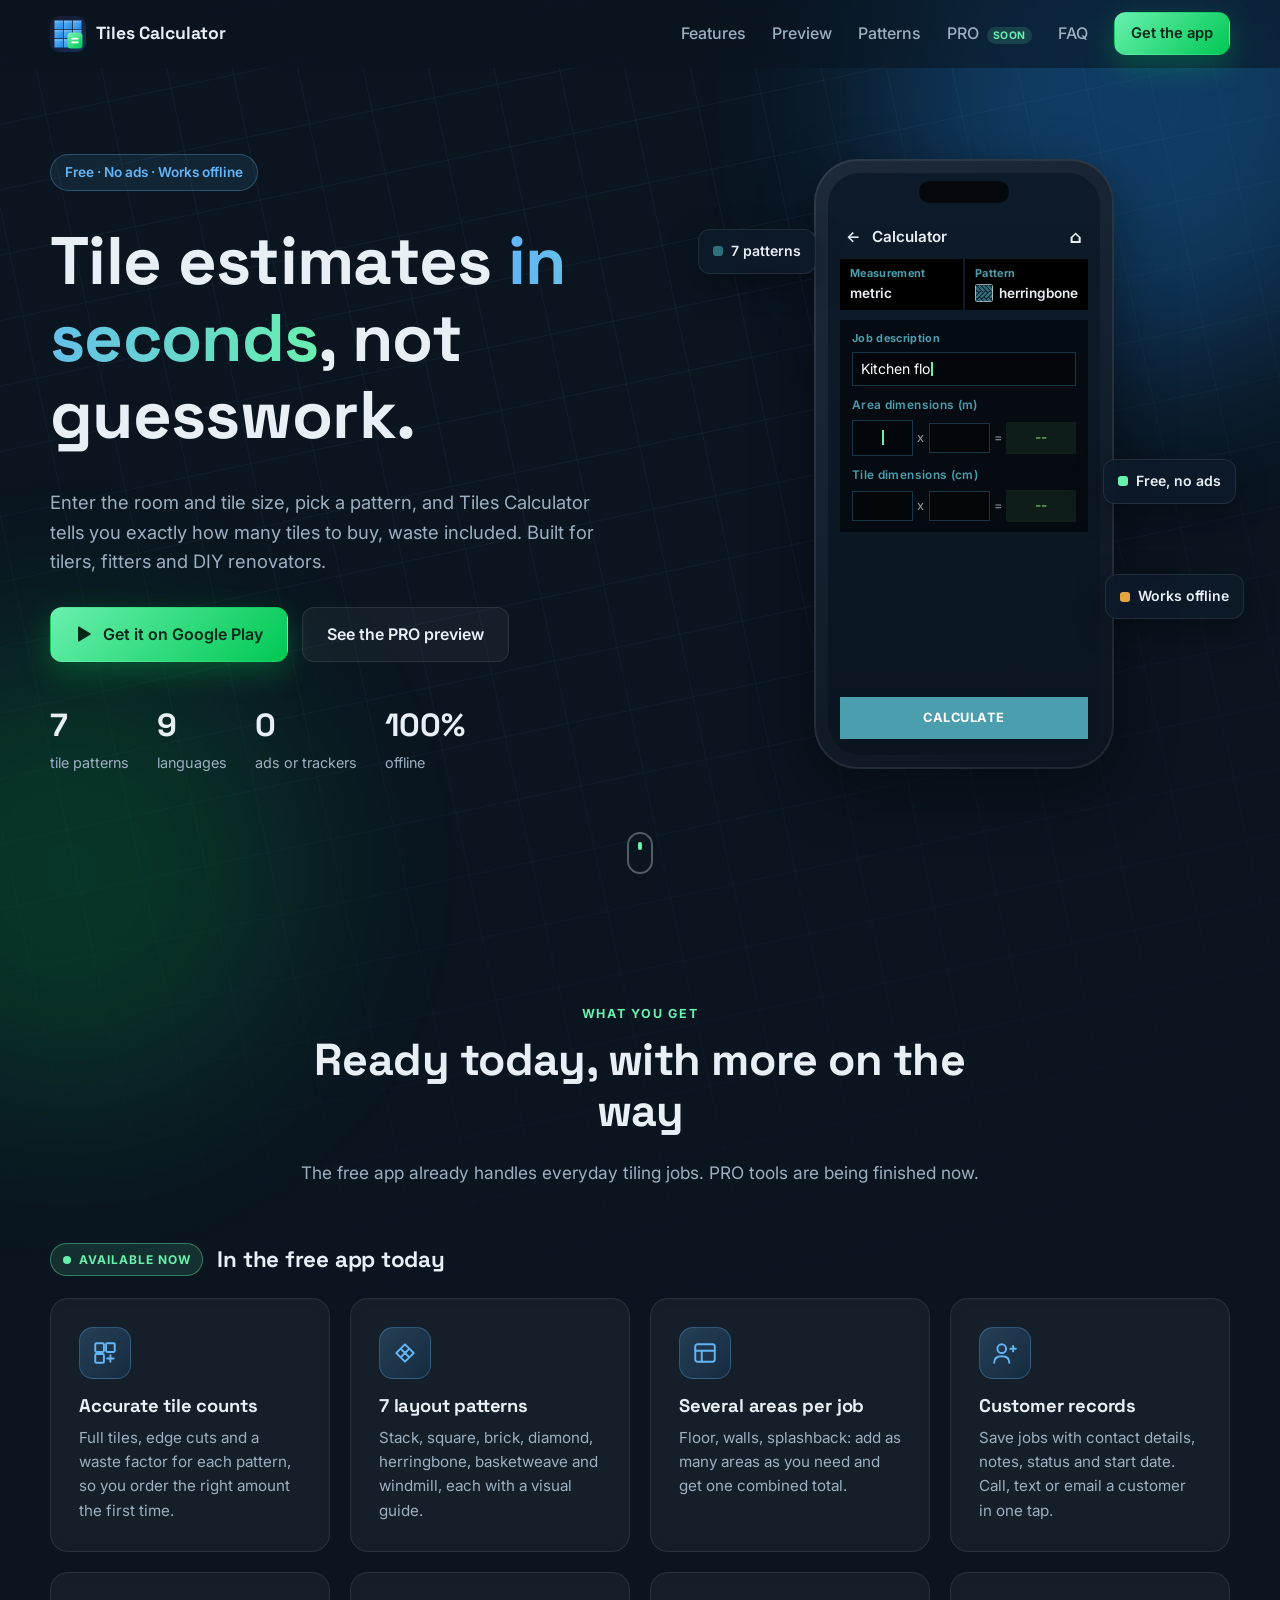
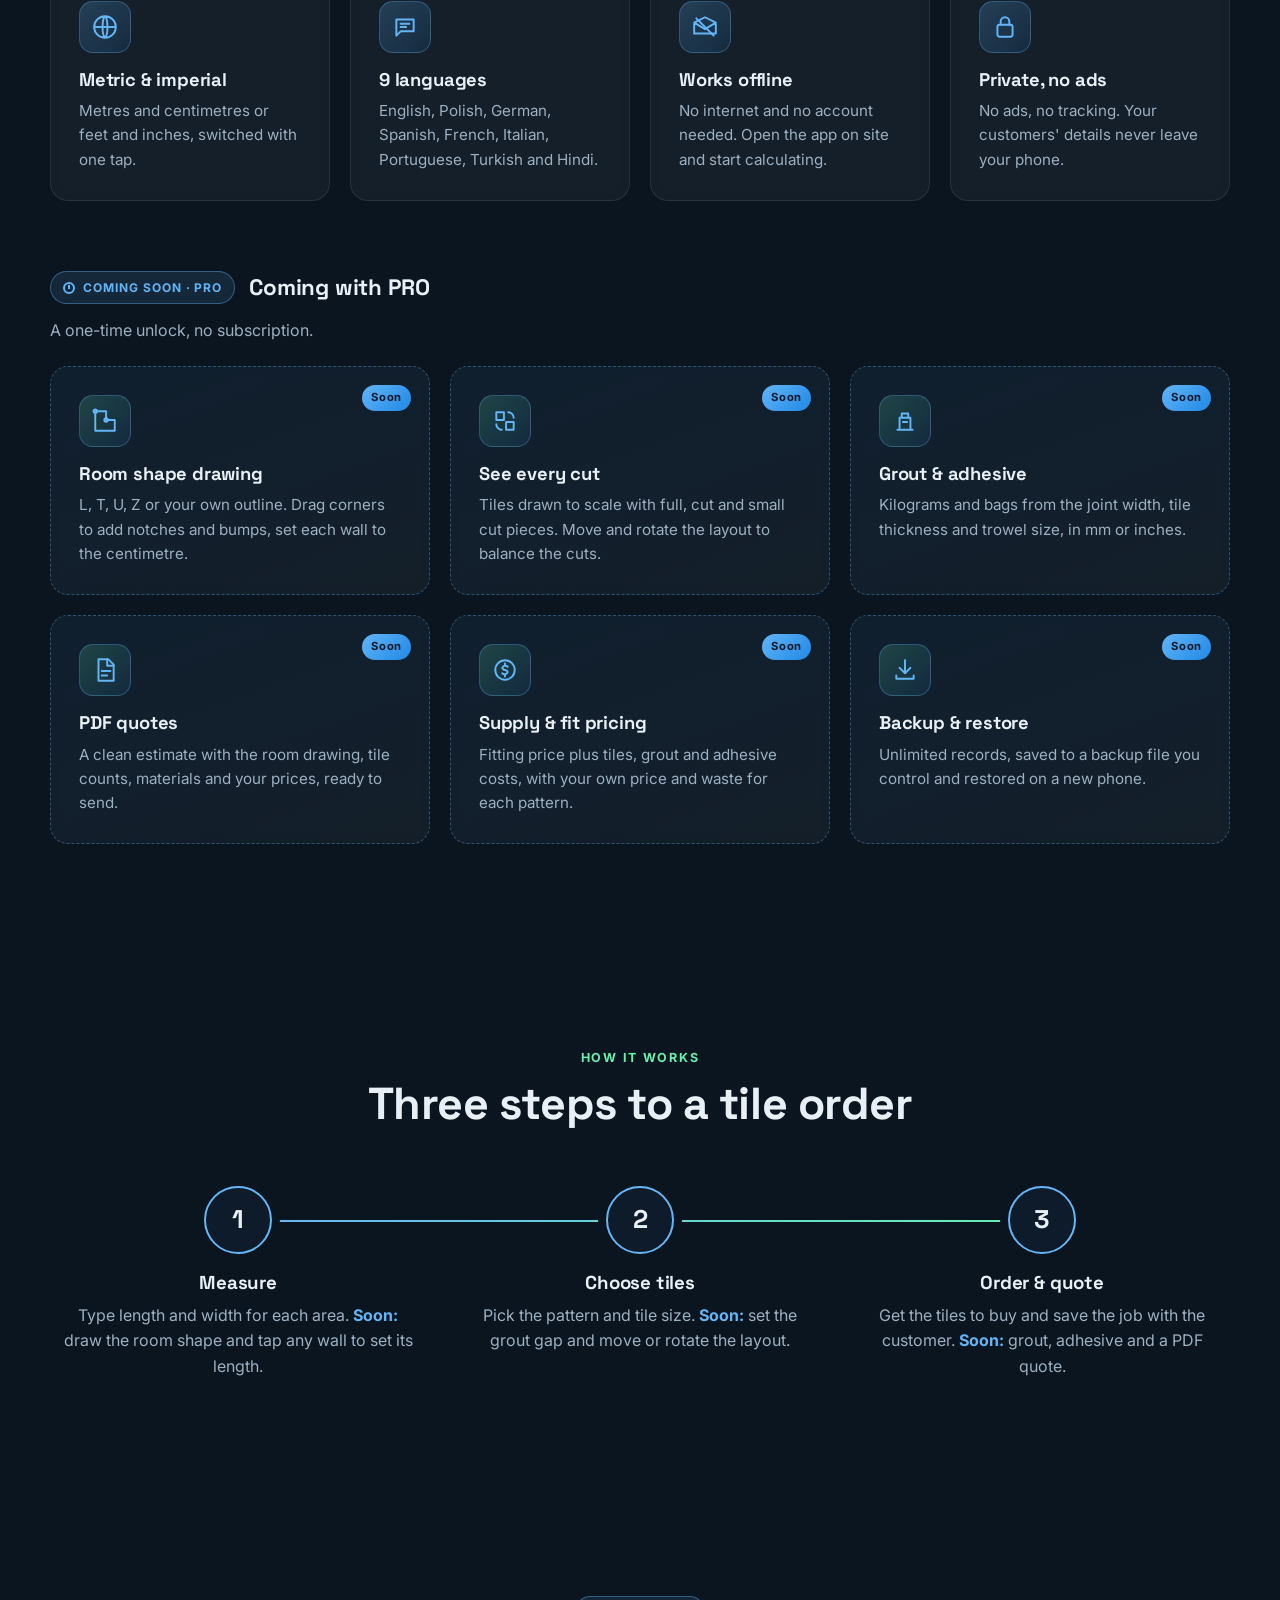
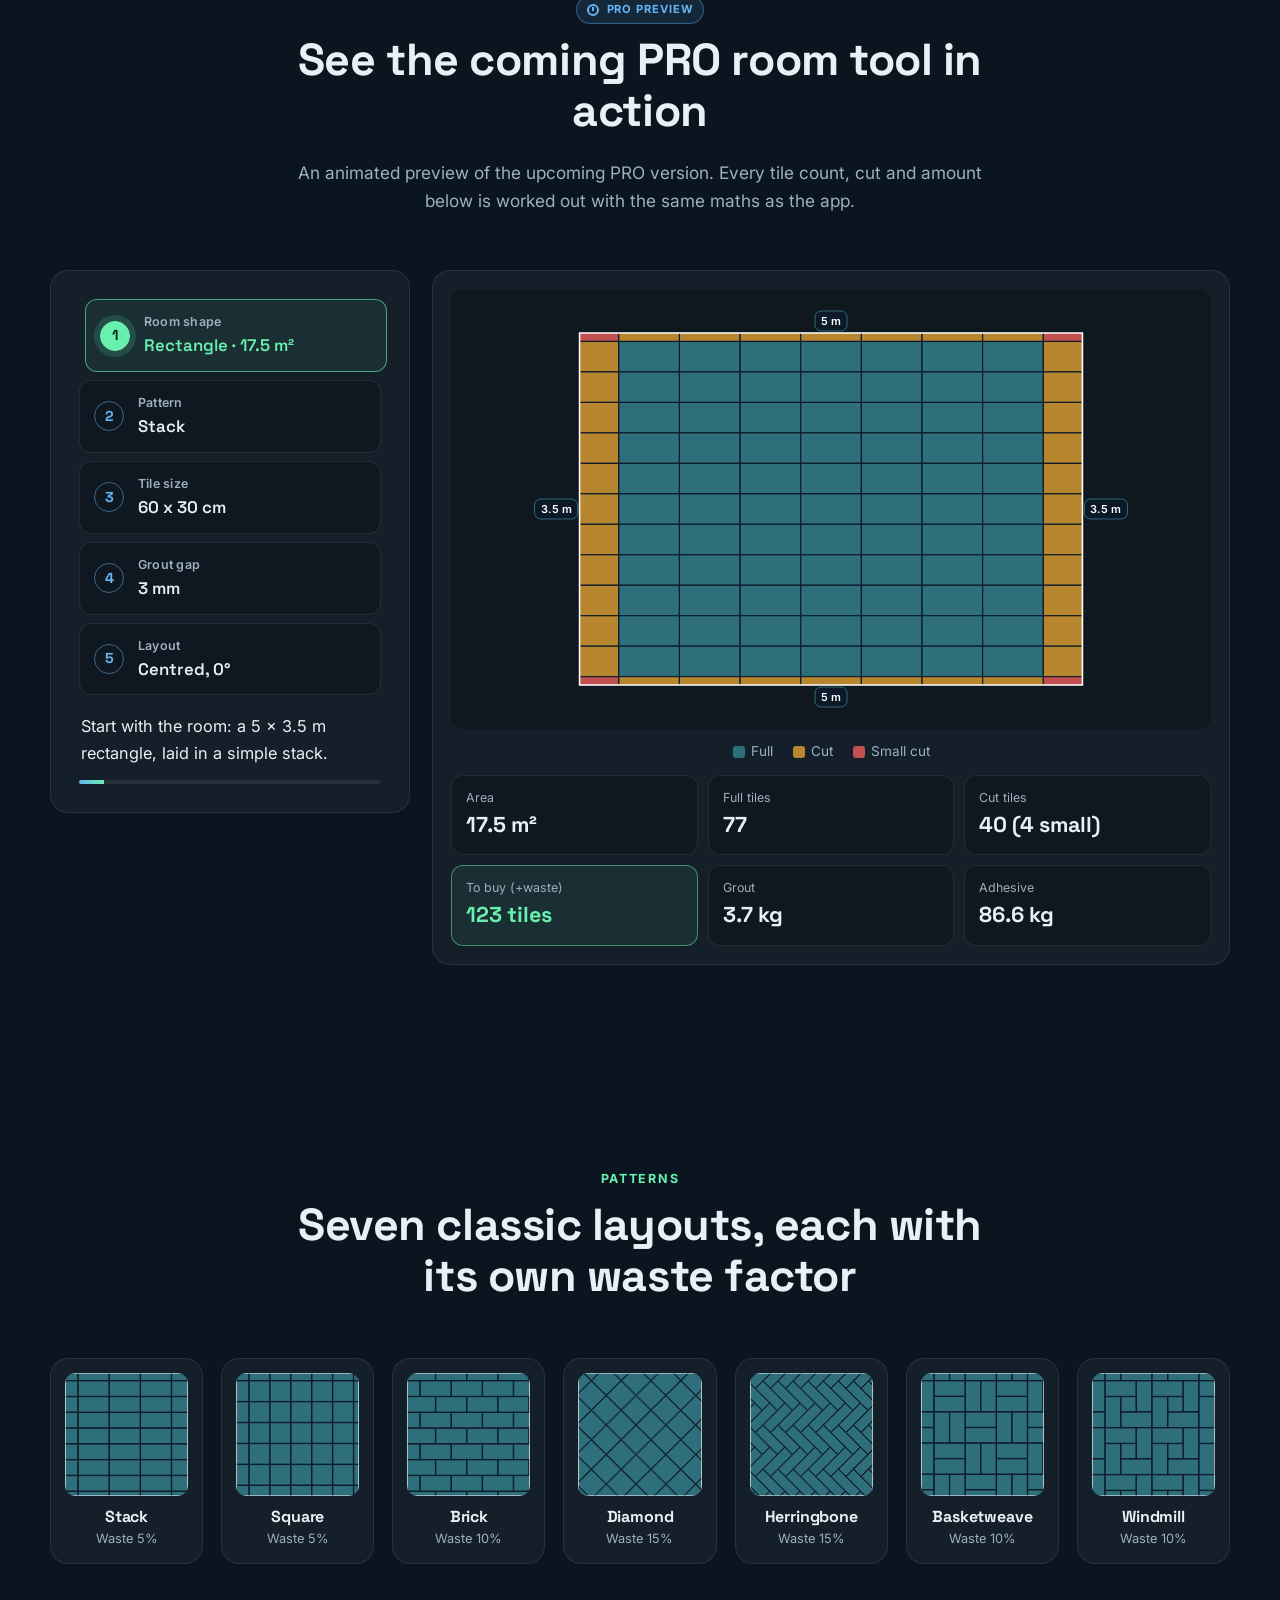
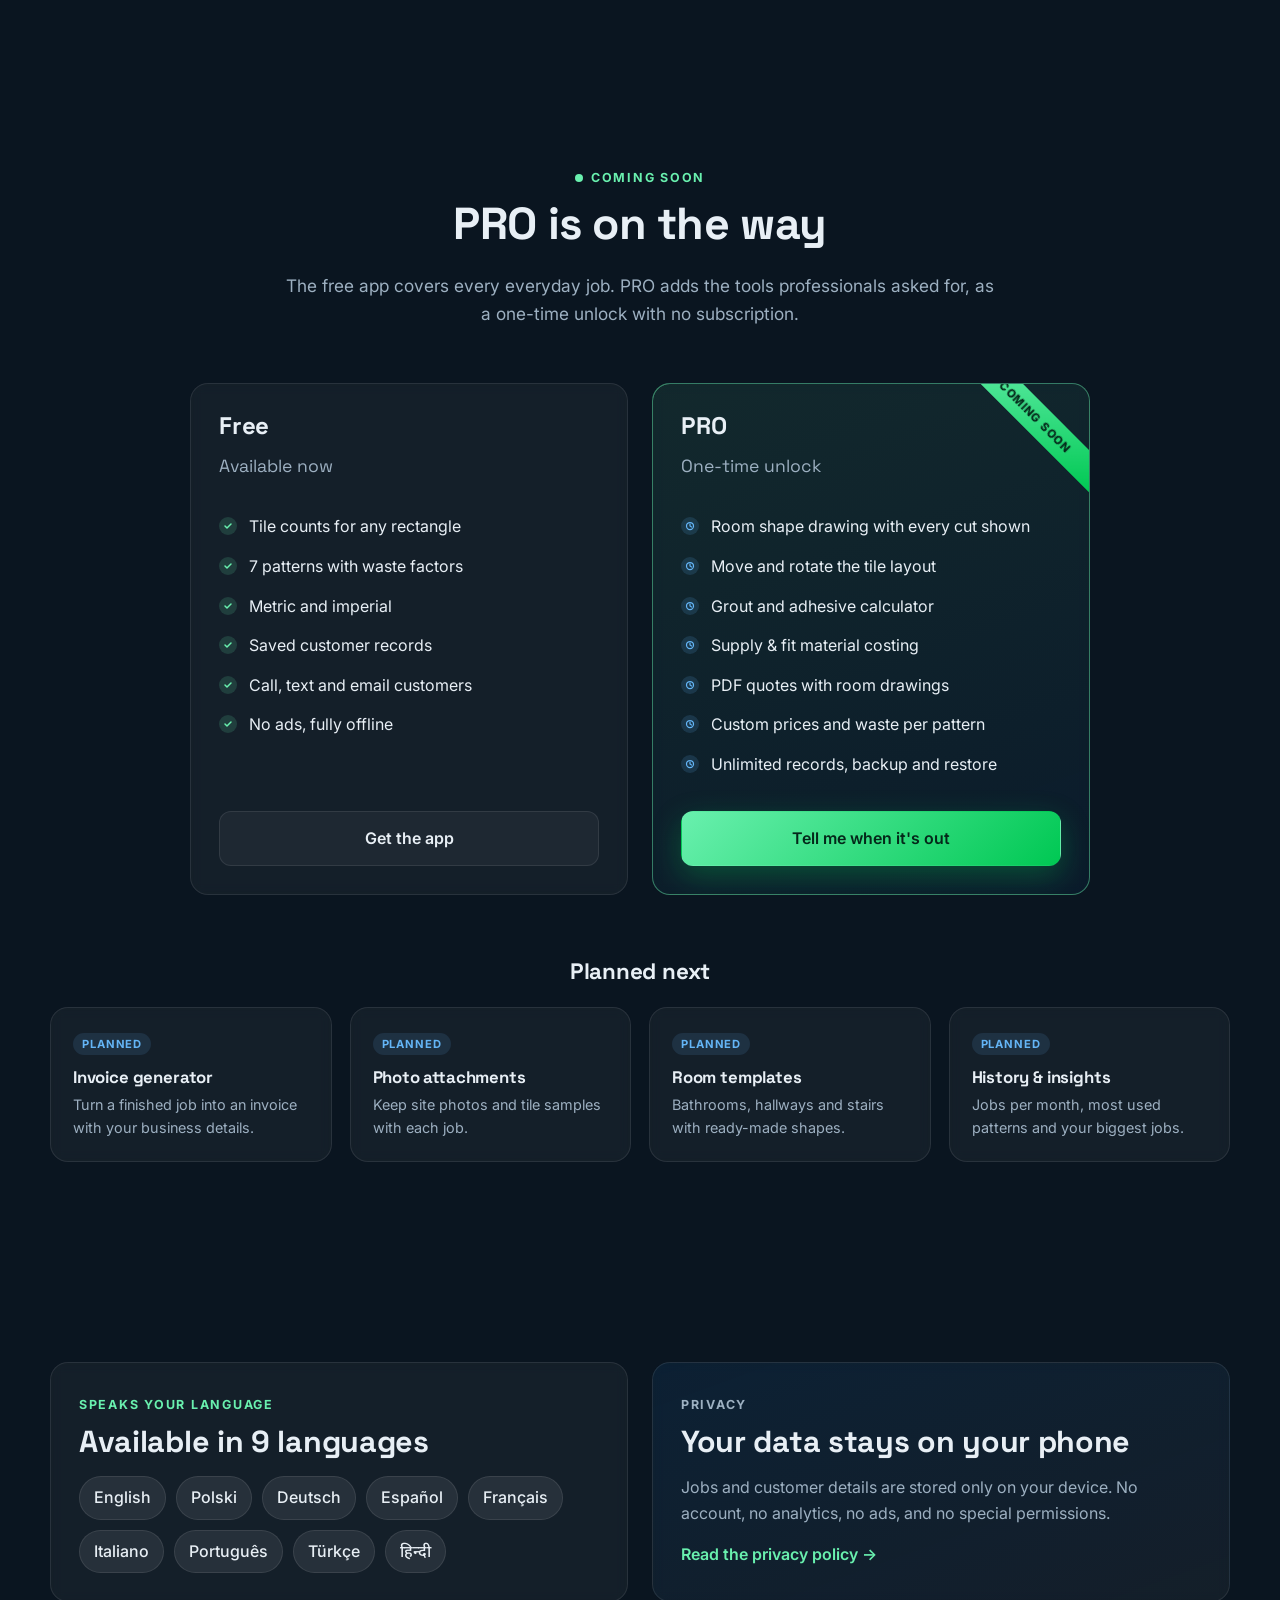
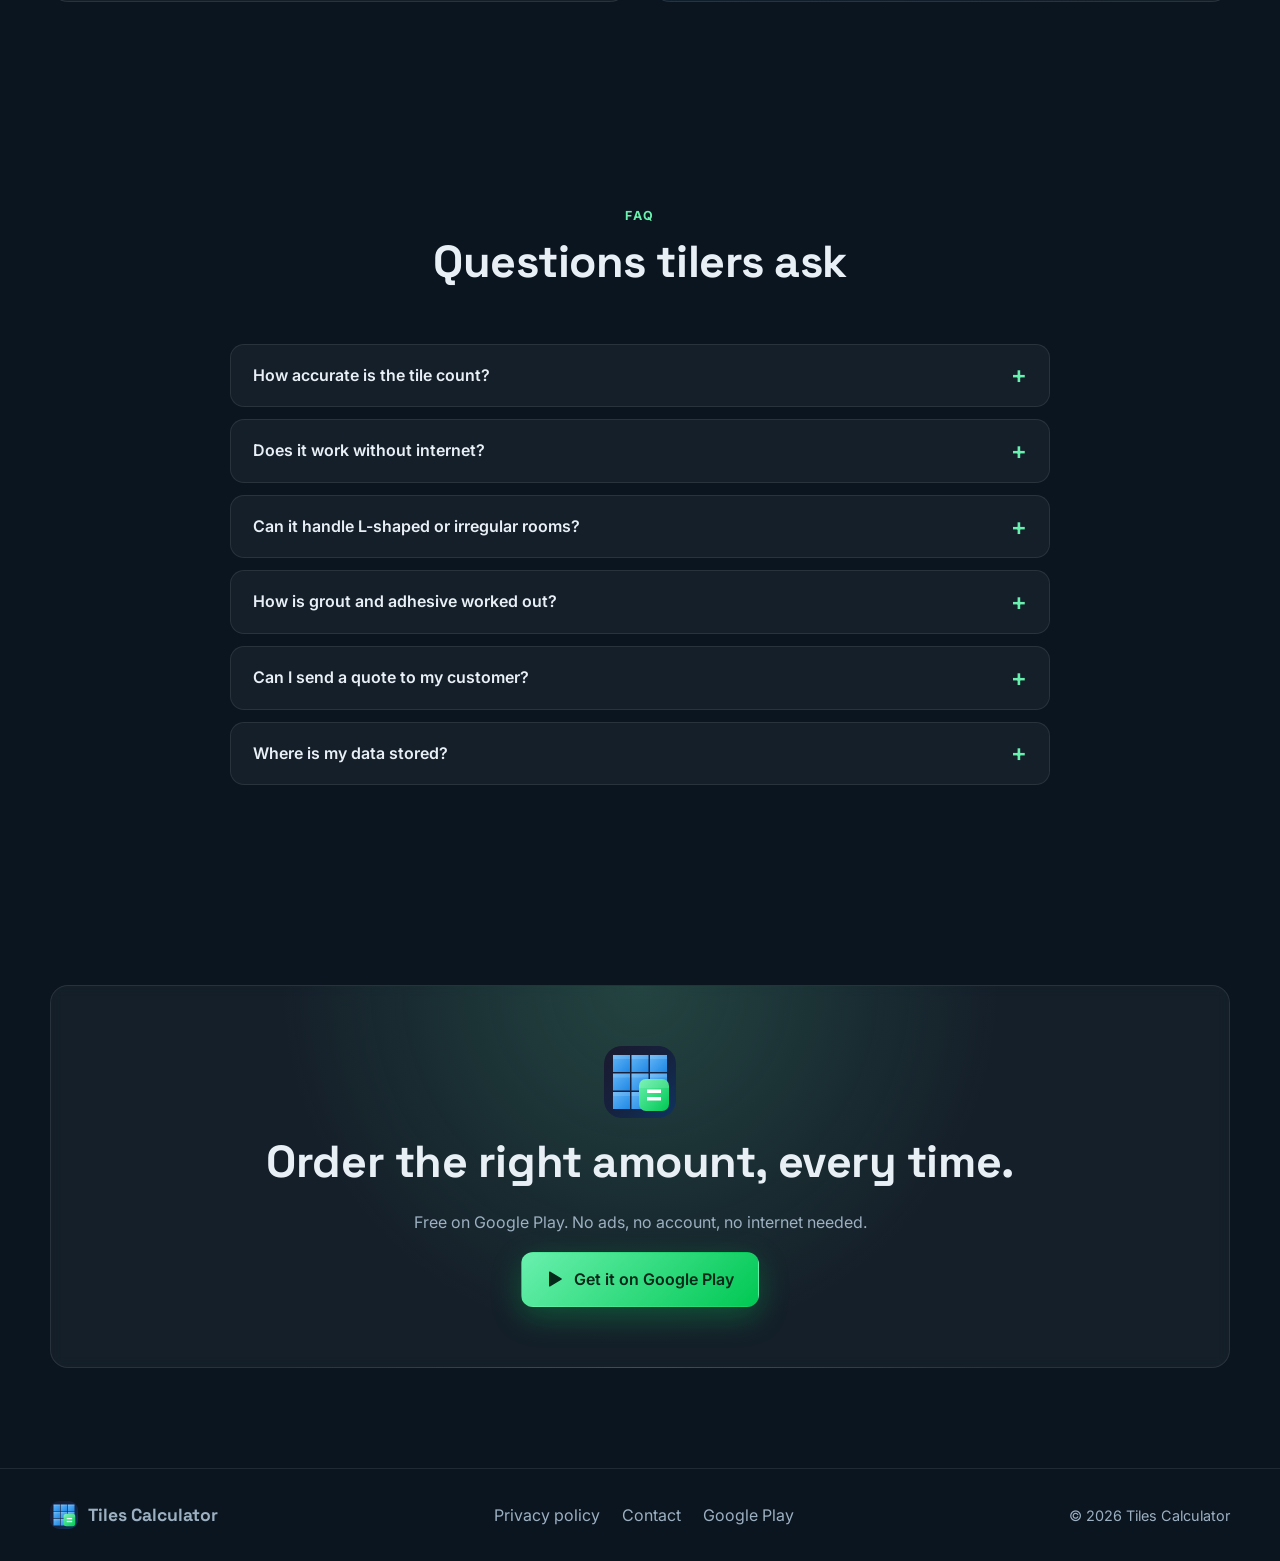
==== commit 772ddcdc: "Animated PRO preview" ====
--- a/index.html
+++ b/index.html
@@ -58,7 +58,7 @@
       </a>
       <nav class="nav-links" id="nav-links" aria-label="Main">
         <a href="#features">Features</a>
-        <a href="#demo">Live demo</a>
+        <a href="#demo">Preview</a>
         <a href="#patterns">Patterns</a>
         <a href="#pro">PRO <span class="soon-pill">soon</span></a>
         <a href="#faq">FAQ</a>
@@ -83,7 +83,7 @@
               <svg viewBox="0 0 24 24" aria-hidden="true"><path d="M4 2.8v18.4c0 .7.8 1.2 1.4.8l15.4-9.2c.6-.4.6-1.2 0-1.6L5.4 2c-.6-.4-1.4.1-1.4.8z"/></svg>
               Get it on Google Play
             </a>
-            <a class="btn btn-ghost" href="#demo">Try the live demo</a>
+            <a class="btn btn-ghost" href="#demo">See the PRO preview</a>
           </div>
           <dl class="stats reveal">
             <div><dt><span class="count" data-to="7">0</span></dt><dd>tile patterns</dd></div>
@@ -256,73 +256,25 @@
       <div class="container">
         <header class="section-head reveal">
           <p class="eyebrow"><span class="status-pill soon small"><span class="clock"></span>PRO preview</span></p>
-          <h2>Try the coming PRO room tool</h2>
-          <p class="sub">The same maths as the upcoming PRO version, running in your browser. Change anything and the tiles are laid again. Drag the tiles to move them.</p>
+          <h2>See the coming PRO room tool in action</h2>
+          <p class="sub">An animated preview of the upcoming PRO version. Every tile count, cut and amount below is worked out with the same maths as the app.</p>
         </header>
 
         <div class="demo reveal">
-          <div class="demo-controls card">
-            <fieldset>
-              <legend>Room shape</legend>
-              <div class="seg" id="shape-seg">
-                <button type="button" data-shape="rectangle" class="active">Rectangle</button>
-                <button type="button" data-shape="l">L-shape</button>
-                <button type="button" data-shape="t">T-shape</button>
-                <button type="button" data-shape="u">U-shape</button>
-              </div>
-            </fieldset>
-
-            <div class="field-row">
-              <label>Room width (m)<input type="number" id="room-w" min="1" max="30" step="0.05" value="5"></label>
-              <label>Room depth (m)<input type="number" id="room-h" min="1" max="30" step="0.05" value="3.5"></label>
-            </div>
-
-            <label>Pattern
-              <select id="pattern">
-                <option value="5">Stack</option>
-                <option value="6">Square</option>
-                <option value="2">Brick</option>
-                <option value="3">Diamond</option>
-                <option value="4" selected>Herringbone</option>
-                <option value="1">Basketweave</option>
-                <option value="7">Windmill</option>
-              </select>
-            </label>
-
-            <div class="field-row">
-              <label>Tile length (cm)<input type="number" id="tile-l" min="5" max="200" step="1" value="60"></label>
-              <label>Tile width (cm)<input type="number" id="tile-w" min="5" max="200" step="1" value="30"></label>
-            </div>
-
-            <div class="field-row">
-              <label>Grout gap
-                <select id="gap">
-                  <option value="0">None</option>
-                  <option value="2">2 mm</option>
-                  <option value="3" selected>3 mm</option>
-                  <option value="5">5 mm</option>
-                  <option value="8">8 mm</option>
-                </select>
-              </label>
-              <label>Thickness
-                <select id="thick">
-                  <option value="6">6 mm</option>
-                  <option value="8" selected>8 mm</option>
-                  <option value="10">10 mm</option>
-                  <option value="12">12 mm</option>
-                </select>
-              </label>
-            </div>
-
-            <label class="range">Layout angle <output id="rot-out">0°</output>
-              <input type="range" id="rot" min="-90" max="90" step="1" value="0">
-            </label>
-
-            <label class="switch"><input type="checkbox" id="centered" checked><span></span>Centre tiles in the room</label>
+          <div class="demo-controls card" aria-live="polite">
+            <ol class="demo-steps" id="demo-steps">
+              <li data-step="0"><span class="ds-num">1</span><div><b>Room shape</b><span id="ds-shape">Rectangle</span></div></li>
+              <li data-step="1"><span class="ds-num">2</span><div><b>Pattern</b><span id="ds-pattern">Stack</span></div></li>
+              <li data-step="2"><span class="ds-num">3</span><div><b>Tile size</b><span id="ds-tile">60 x 30 cm</span></div></li>
+              <li data-step="3"><span class="ds-num">4</span><div><b>Grout gap</b><span id="ds-gap">3 mm</span></div></li>
+              <li data-step="4"><span class="ds-num">5</span><div><b>Layout</b><span id="ds-layout">Centred, 0°</span></div></li>
+            </ol>
+            <p class="demo-caption" id="demo-caption">Start with the room size.</p>
+            <div class="demo-progress" aria-hidden="true"><span id="demo-bar"></span></div>
           </div>
 
           <div class="demo-stage card">
-            <canvas id="demo-canvas" aria-label="Tile layout preview" role="img"></canvas>
+            <canvas id="demo-canvas" aria-label="Animated preview of tiles being laid in different rooms and patterns" role="img"></canvas>
             <div class="legend">
               <span><i class="sw sw-full"></i>Full</span>
               <span><i class="sw sw-cut"></i>Cut</span>
--- a/assets/css/style.css
+++ b/assets/css/style.css
@@ -289,41 +289,31 @@
 
 /* ---------- Demo ---------- */
 .demo { display: grid; grid-template-columns: 360px 1fr; gap: 22px; align-items: start; }
-.demo-controls { display: flex; flex-direction: column; gap: 16px; }
-fieldset { border: 0; padding: 0; margin: 0; }
-legend, label { font-size: .82rem; font-weight: 600; color: var(--muted); letter-spacing: .02em; }
-label { display: flex; flex-direction: column; gap: 6px; }
-.field-row { display: grid; grid-template-columns: 1fr 1fr; gap: 12px; }
-input[type="number"], select {
-  width: 100%; padding: 11px 12px; border-radius: 10px; border: 1px solid var(--border);
-  background: rgba(0, 0, 0, .3); color: var(--text); font-size: 1rem; outline: none;
-  transition: border-color .2s, box-shadow .2s;
-}
-input[type="number"]:focus, select:focus { border-color: var(--sky); box-shadow: 0 0 0 3px rgba(100, 181, 246, .2); }
-select { appearance: none; -webkit-appearance: none; cursor: pointer;
-  background-image: linear-gradient(45deg, transparent 50%, var(--muted) 50%), linear-gradient(135deg, var(--muted) 50%, transparent 50%);
-  background-position: calc(100% - 18px) 50%, calc(100% - 13px) 50%; background-size: 5px 5px; background-repeat: no-repeat; }
-select option { background: var(--bg-2); }
-.seg { display: grid; grid-template-columns: repeat(4, 1fr); gap: 6px; margin-top: 6px; }
-.seg button {
-  padding: 10px 4px; border-radius: 10px; border: 1px solid var(--border); background: rgba(0, 0, 0, .25);
-  font-size: .85rem; font-weight: 600; cursor: pointer; transition: all .2s;
-}
-.seg button:hover { border-color: rgba(100, 181, 246, .5); }
-.seg button.active { background: linear-gradient(135deg, rgba(105, 240, 174, .25), rgba(0, 200, 83, .15)); border-color: var(--green); color: var(--green); }
-.range output { color: var(--green); font-weight: 700; margin-left: 6px; }
-input[type="range"] { width: 100%; accent-color: var(--green); }
-.switch { flex-direction: row; align-items: center; gap: 12px; cursor: pointer; color: var(--text); font-size: .95rem; }
-.switch input { position: absolute; opacity: 0; }
-.switch span { width: 44px; height: 24px; border-radius: 999px; background: rgba(255, 255, 255, .15); position: relative; transition: background .25s; flex: none; }
-.switch span::after { content: ''; position: absolute; top: 3px; left: 3px; width: 18px; height: 18px; border-radius: 50%; background: #fff; transition: transform .25s; }
-.switch input:checked + span { background: var(--teal); }
-.switch input:checked + span::after { transform: translateX(20px); }
-.switch input:focus-visible + span { outline: 2px solid var(--sky); outline-offset: 2px; }
-
+.demo-controls { display: flex; flex-direction: column; gap: 14px; }
+.demo-steps { list-style: none; margin: 0; padding: 0; display: flex; flex-direction: column; gap: 8px; }
+.demo-steps li {
+  display: flex; align-items: center; gap: 14px; padding: 12px 14px; border-radius: 12px;
+  border: 1px solid var(--border); background: rgba(0, 0, 0, .22);
+  transition: border-color .35s, background .35s, transform .35s;
+}
+.demo-steps li b { display: block; font-size: .78rem; color: var(--muted); font-weight: 600; letter-spacing: .02em; }
+.demo-steps li span:not(.ds-num) { font-family: var(--font-head); font-size: 1.05rem; font-weight: 600; transition: color .35s; }
+.ds-num {
+  flex: none; width: 30px; height: 30px; border-radius: 50%; display: grid; place-items: center;
+  font-family: var(--font-head); font-weight: 700; font-size: .9rem;
+  border: 1.5px solid rgba(100, 181, 246, .5); color: var(--sky); transition: all .35s;
+}
+.demo-steps li.active { border-color: rgba(105, 240, 174, .6); background: rgba(105, 240, 174, .08); transform: translateX(6px); }
+.demo-steps li.active .ds-num { background: var(--green); border-color: var(--green); color: #04281A; box-shadow: 0 0 0 6px rgba(105, 240, 174, .15); }
+.demo-steps li.active span:not(.ds-num) { color: var(--green); }
+.demo-steps li.flash span:not(.ds-num) { animation: flash .6s ease; }
+@keyframes flash { 40% { color: var(--sky); transform: scale(1.06); } }
+.demo-caption { margin: 4px 2px 0; min-height: 3em; font-size: 1.02rem; color: var(--text); transition: opacity .3s; }
+.demo-caption.fade { opacity: 0; }
+.demo-progress { height: 4px; border-radius: 4px; background: rgba(255, 255, 255, .08); overflow: hidden; }
+.demo-progress span { display: block; height: 100%; width: 0; background: linear-gradient(90deg, var(--sky), var(--green)); }
 .demo-stage { padding: 18px; }
-#demo-canvas { width: 100%; height: 440px; border-radius: 12px; background: rgba(0, 0, 0, .25); touch-action: none; cursor: grab; }
-#demo-canvas:active { cursor: grabbing; }
+#demo-canvas { width: 100%; height: 440px; border-radius: 12px; background: rgba(0, 0, 0, .25); }
 .legend { display: flex; justify-content: center; gap: 20px; margin: 12px 0 6px; font-size: .85rem; color: var(--muted); }
 .legend span { display: inline-flex; align-items: center; gap: 6px; }
 .sw { width: 12px; height: 12px; border-radius: 3px; display: inline-block; }
@@ -339,7 +329,7 @@
 
 /* ---------- Patterns ---------- */
 .pattern-grid { display: grid; grid-template-columns: repeat(auto-fill, minmax(150px, 1fr)); gap: 18px; }
-.pattern-card { padding: 14px; text-align: center; cursor: pointer; transition: transform .25s, border-color .25s; }
+.pattern-card { padding: 14px; text-align: center; transition: transform .25s, border-color .25s; }
 .pattern-card:hover { transform: translateY(-6px); border-color: rgba(105, 240, 174, .5); }
 .pattern-card canvas { width: 100%; aspect-ratio: 1; border-radius: 10px; background: rgba(0, 0, 0, .3); }
 .pattern-card h4 { margin: 12px 0 2px; font-size: 1rem; }
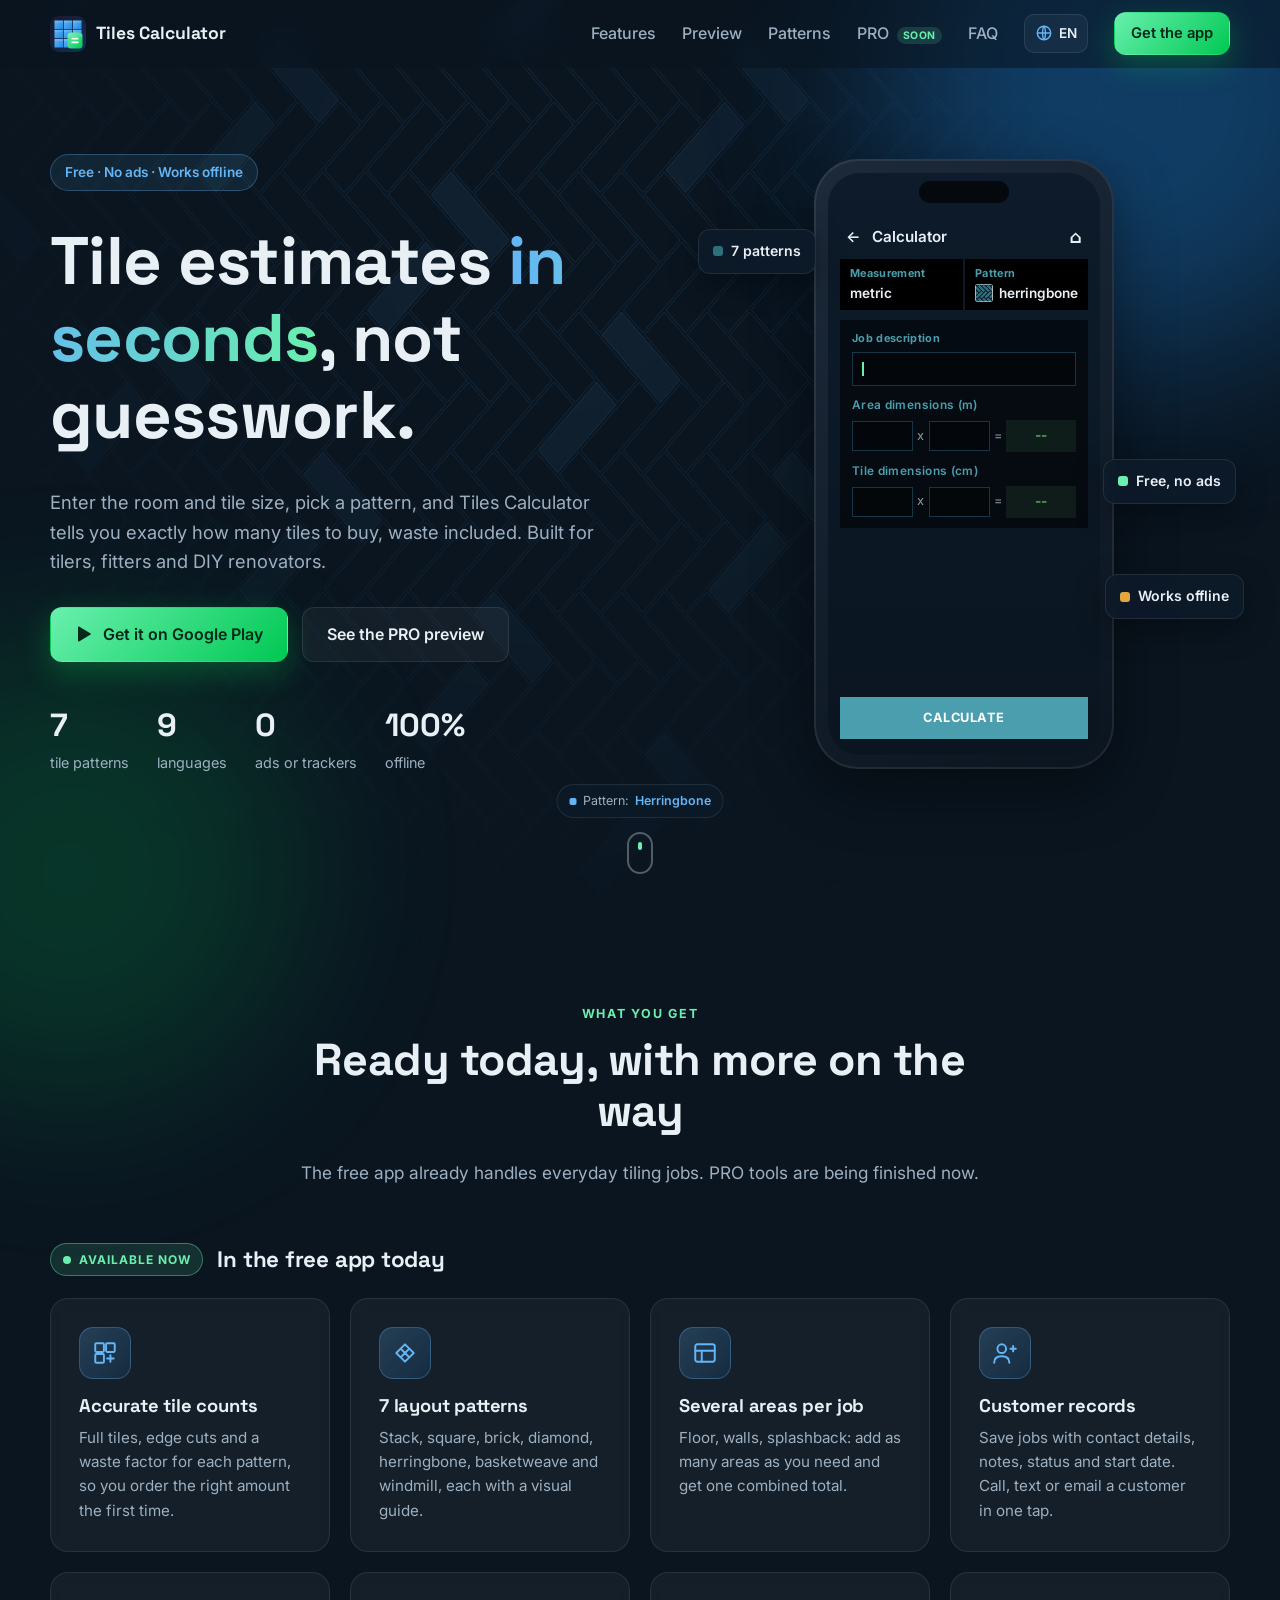
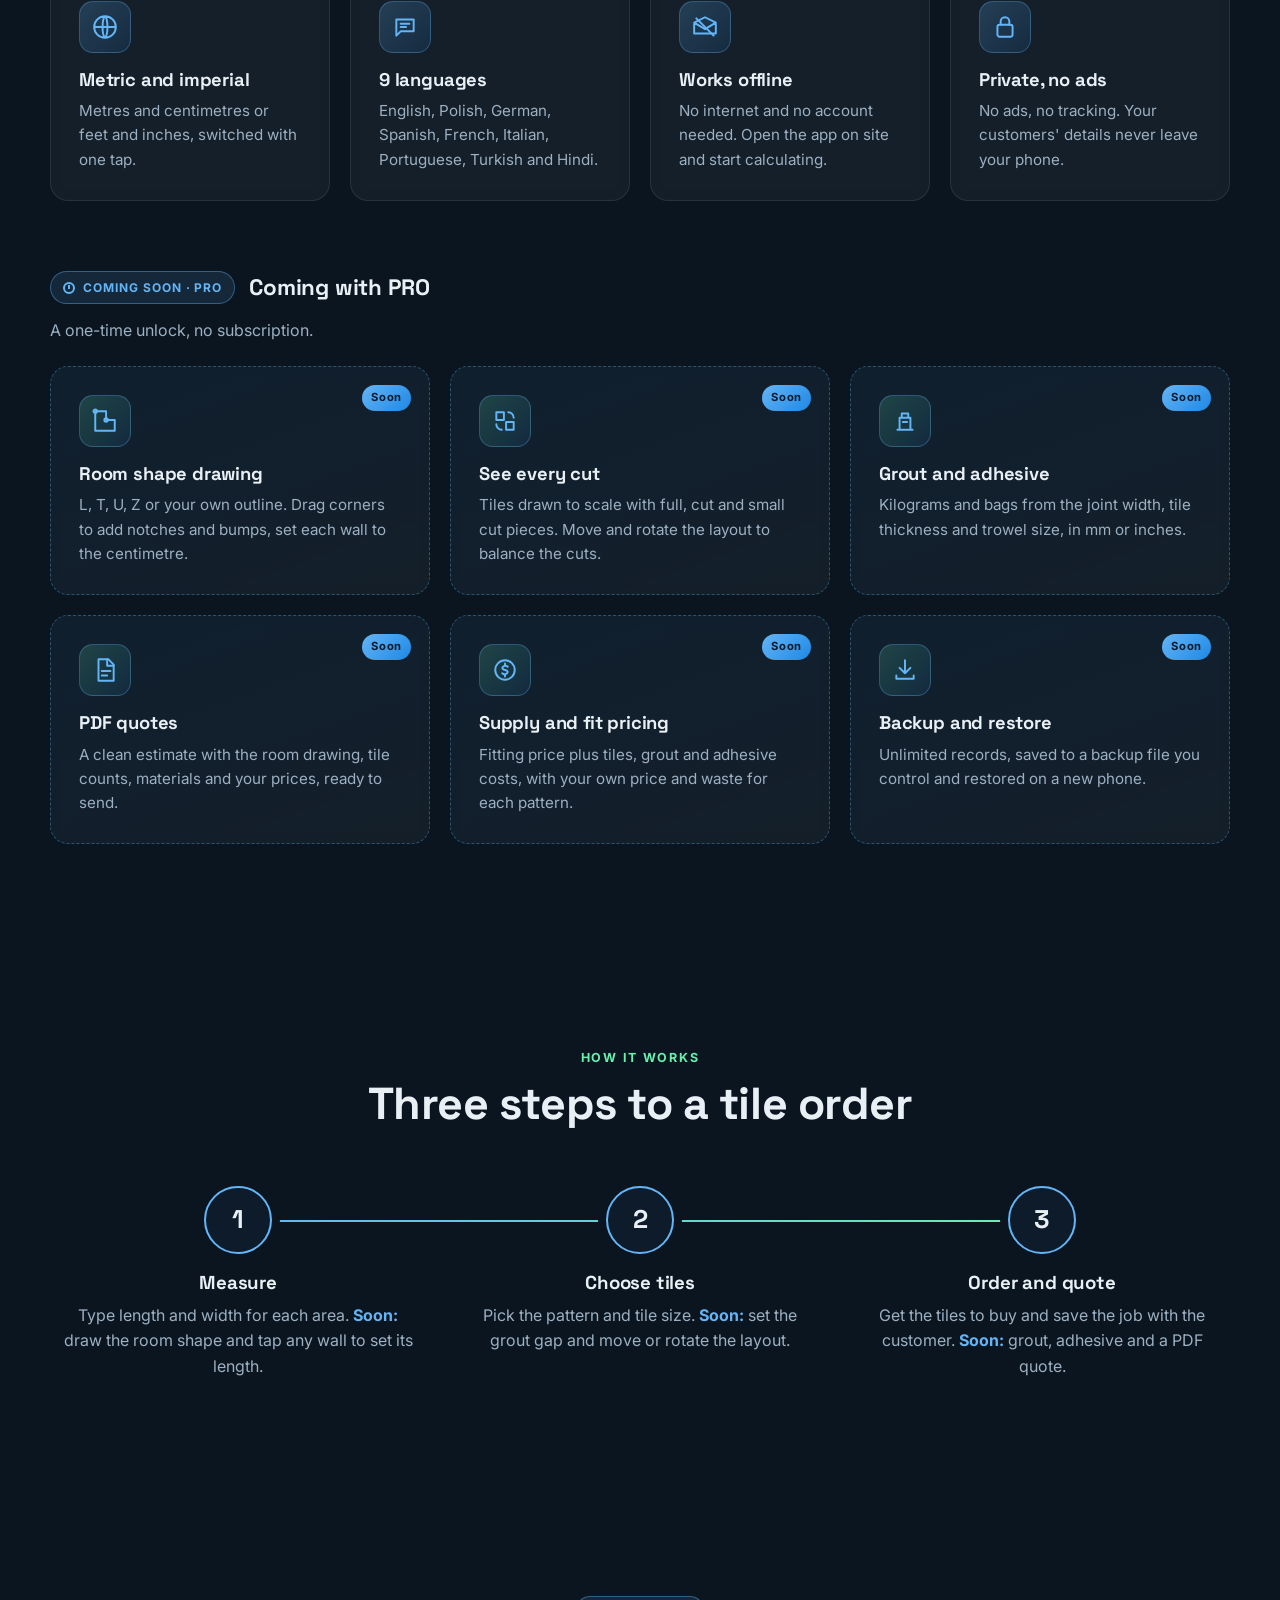
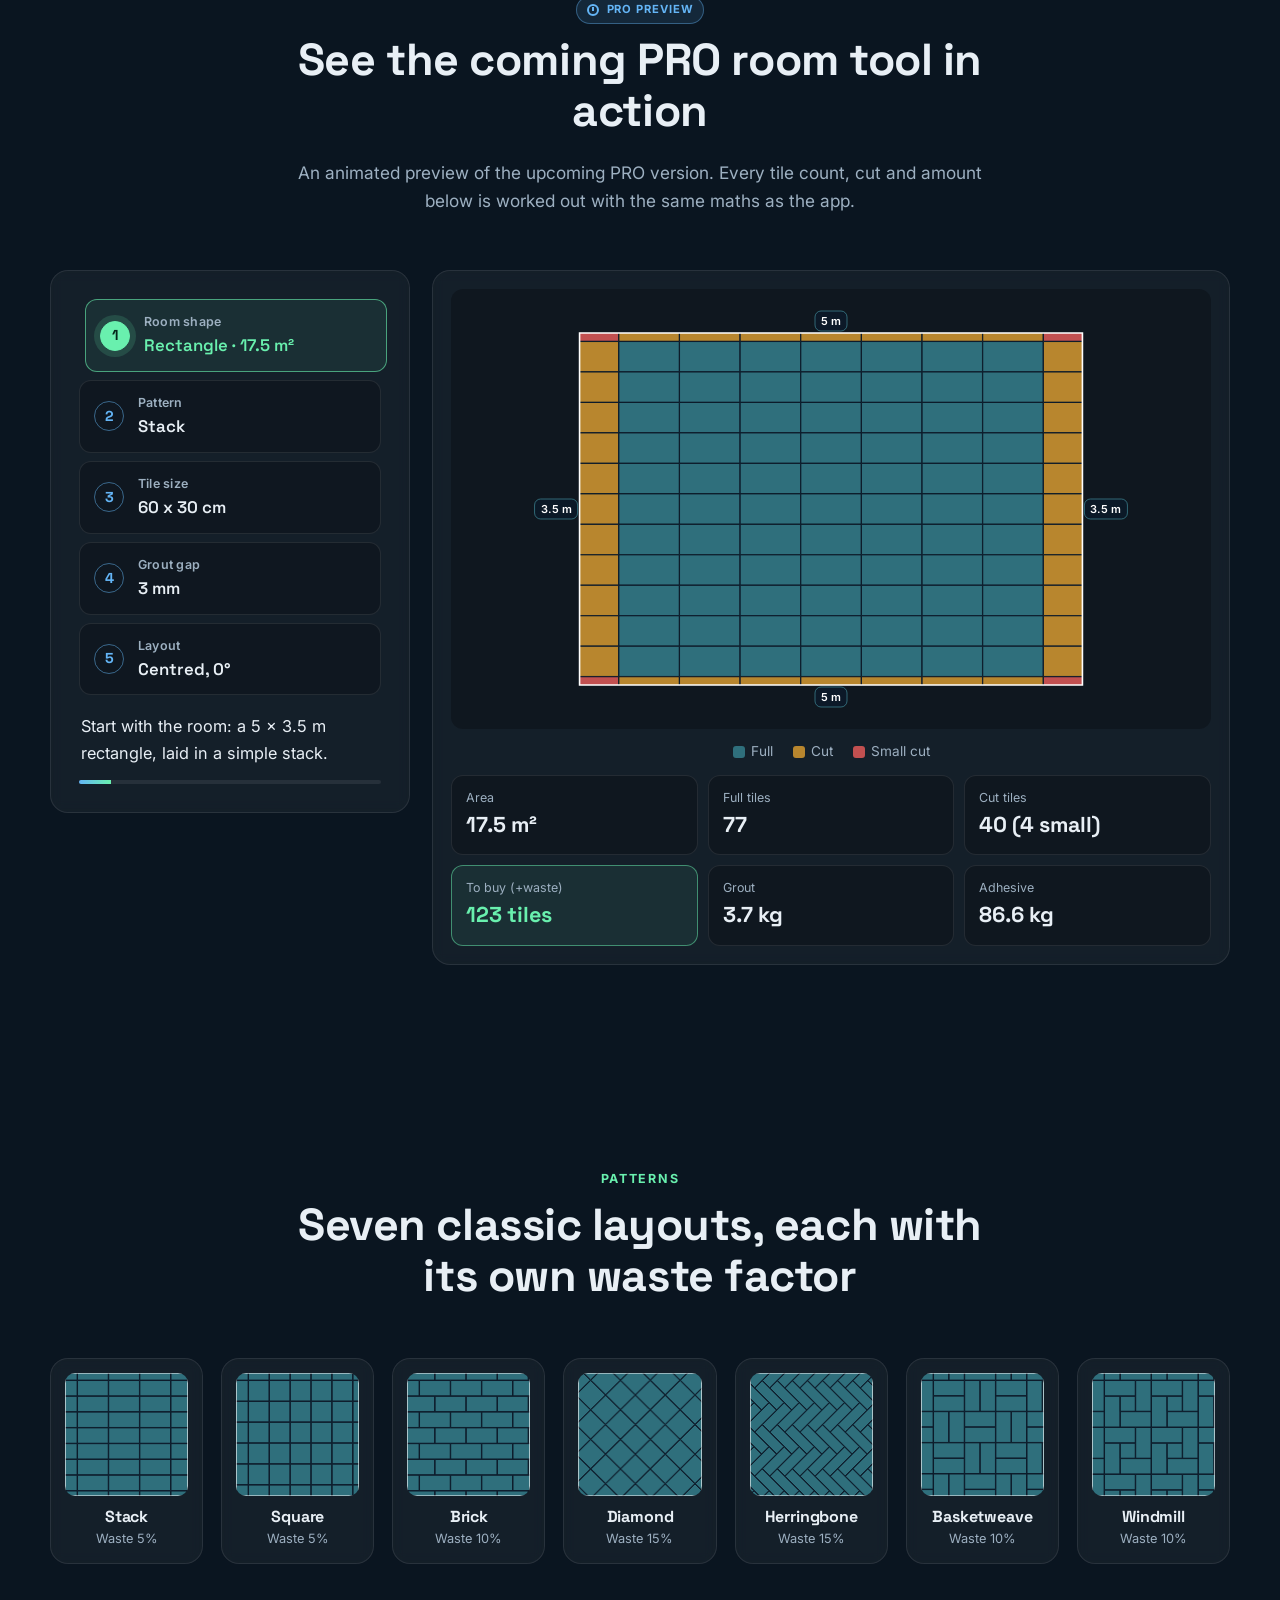
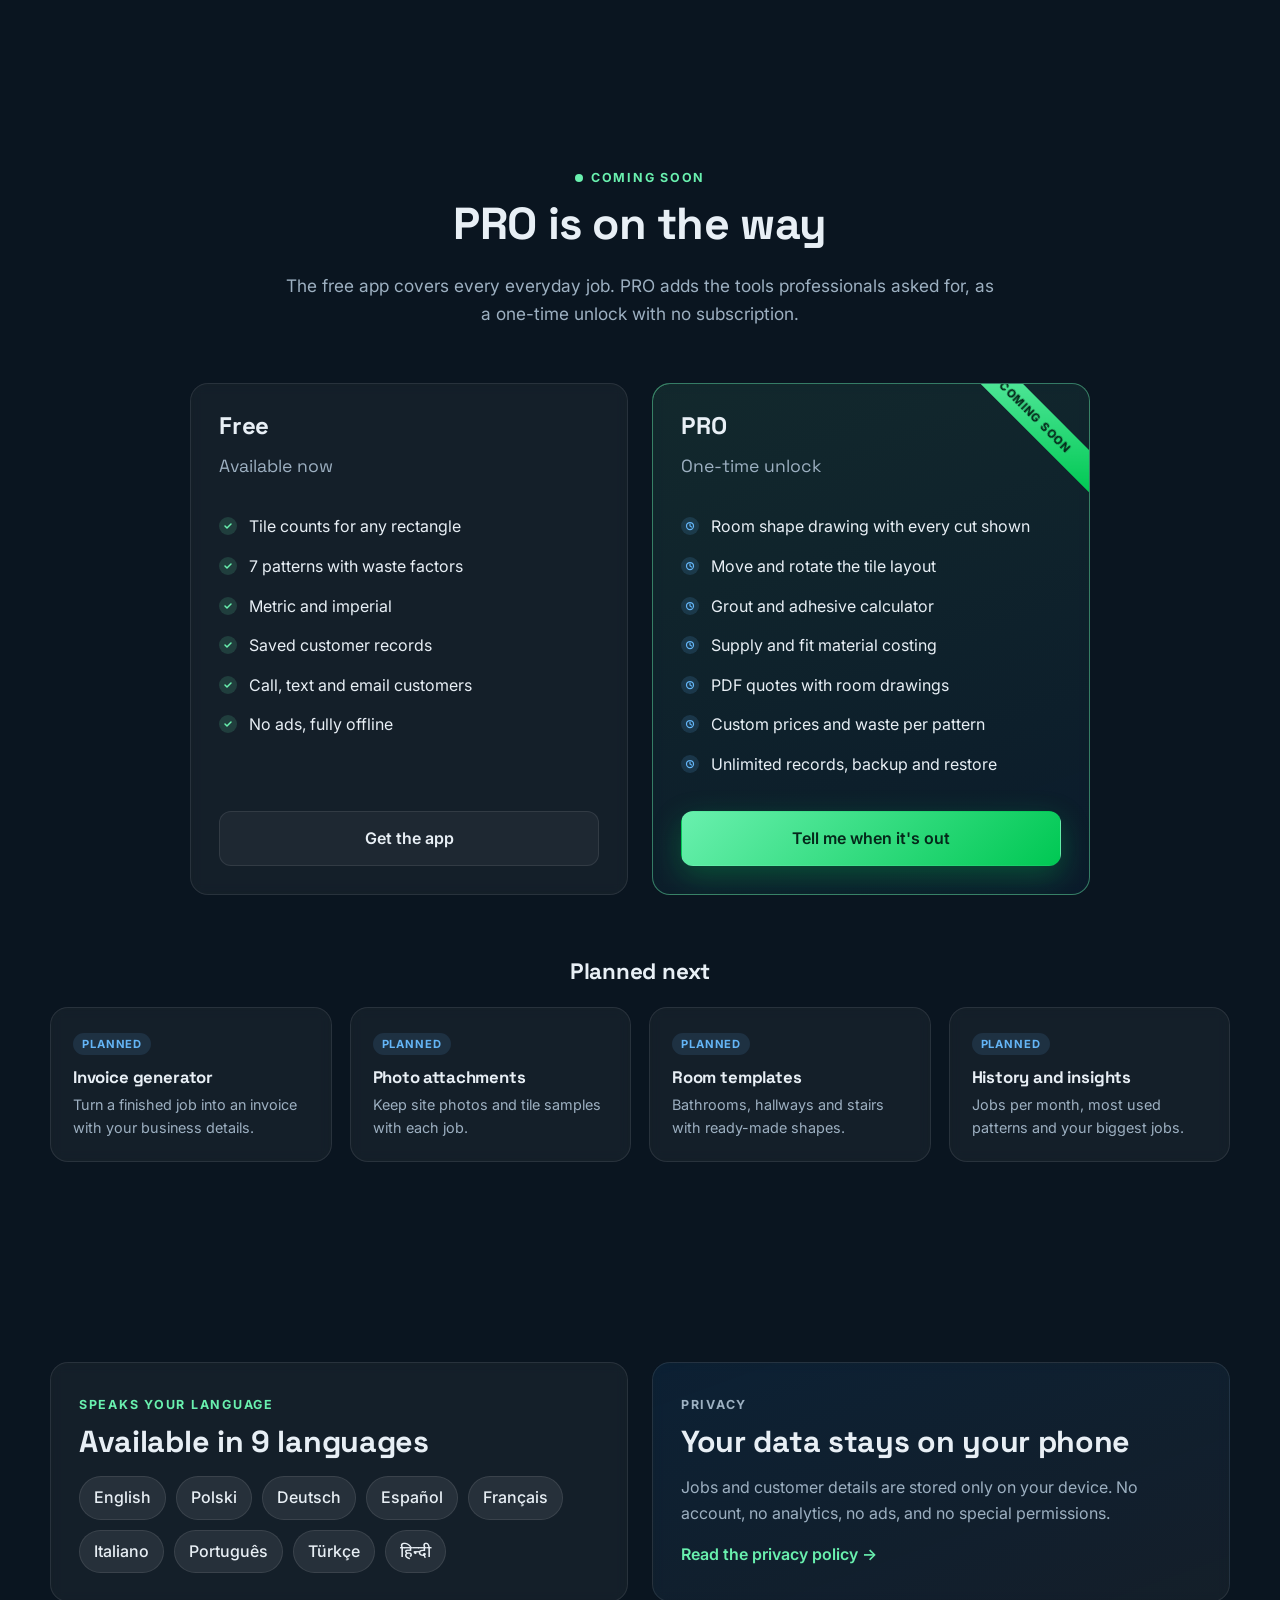
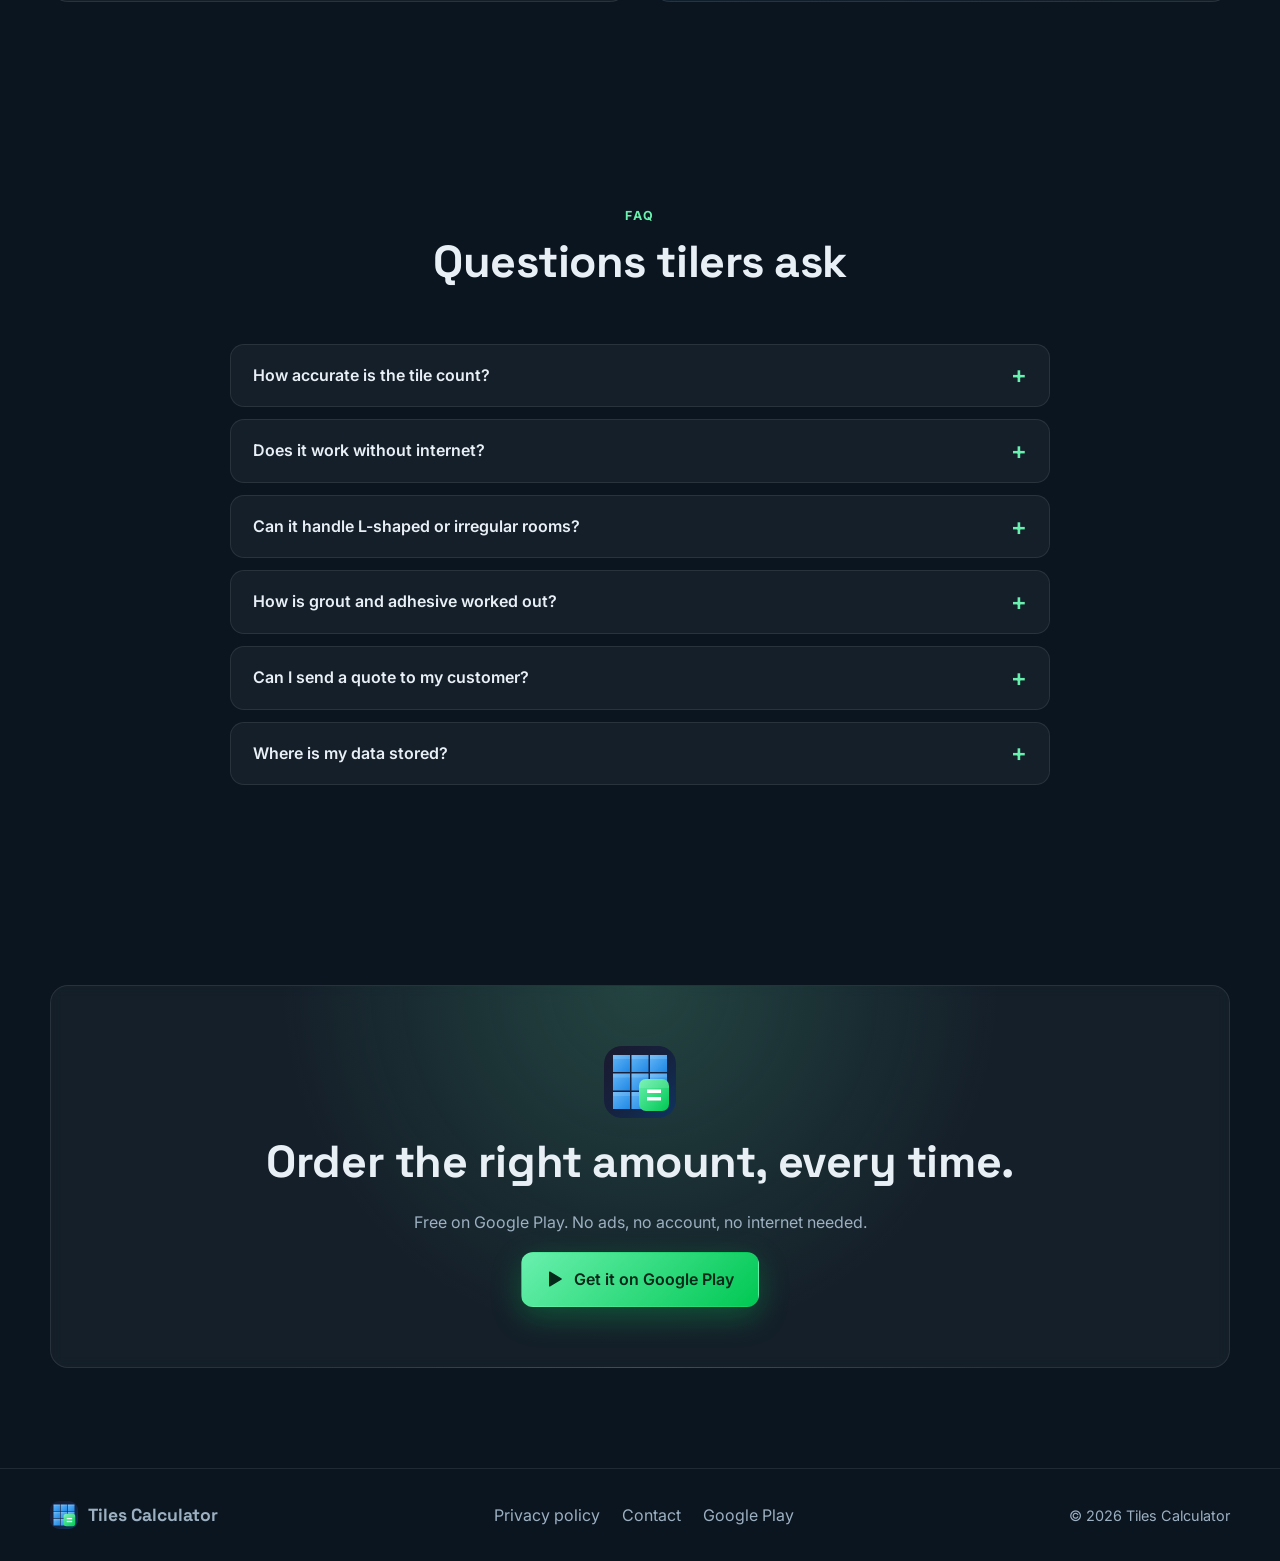
==== commit ab9ef923: "Add 9 languages and changing background pattern" ====
--- a/index.html
+++ b/index.html
@@ -9,8 +9,19 @@
   <meta name="author" content="Tiles Calculator">
   <meta name="robots" content="index, follow, max-image-preview:large">
   <link rel="canonical" href="https://bianielbianiel.github.io/tiles-calculator/">
+  <link rel="alternate" hreflang="en" href="https://bianielbianiel.github.io/tiles-calculator/">
+  <link rel="alternate" hreflang="pl" href="https://bianielbianiel.github.io/tiles-calculator/pl/">
+  <link rel="alternate" hreflang="de" href="https://bianielbianiel.github.io/tiles-calculator/de/">
+  <link rel="alternate" hreflang="es" href="https://bianielbianiel.github.io/tiles-calculator/es/">
+  <link rel="alternate" hreflang="fr" href="https://bianielbianiel.github.io/tiles-calculator/fr/">
+  <link rel="alternate" hreflang="it" href="https://bianielbianiel.github.io/tiles-calculator/it/">
+  <link rel="alternate" hreflang="pt" href="https://bianielbianiel.github.io/tiles-calculator/pt/">
+  <link rel="alternate" hreflang="tr" href="https://bianielbianiel.github.io/tiles-calculator/tr/">
+  <link rel="alternate" hreflang="hi" href="https://bianielbianiel.github.io/tiles-calculator/hi/">
+  <link rel="alternate" hreflang="x-default" href="https://bianielbianiel.github.io/tiles-calculator/">
   <meta name="theme-color" content="#0D1B2A">
   <meta name="color-scheme" content="dark">
+  <script>(function(){var L=["pl", "de", "es", "fr", "it", "pt", "tr", "hi"];try{if(/bot|crawl|spider|slurp|lighthouse|preview/i.test(navigator.userAgent))return;var s=localStorage.getItem('tc-lang');if(s==='en')return;var w=s&&L.indexOf(s)>=0?s:null;if(!w){var ls=navigator.languages||[navigator.language||""];for(var i=0;i<ls.length&&!w;i++){var c=(ls[i]||"").slice(0,2).toLowerCase();if(c==="en")return;if(L.indexOf(c)>=0)w=c;}}if(w)location.replace(w+"/"+location.hash);}catch(e){}})();</script>
 
   <link rel="icon" type="image/svg+xml" href="assets/img/logo.svg">
   <link rel="icon" type="image/png" sizes="192x192" href="assets/img/icon-192.png">
@@ -35,17 +46,19 @@
 
   <!-- Structured data for Google (app, website, FAQ) -->
   <script type="application/ld+json">{"@context": "https://schema.org", "@type": "SoftwareApplication", "name": "Tiles Calculator", "operatingSystem": "Android", "applicationCategory": "UtilitiesApplication", "description": "Free tile calculator app for Android. Work out how many tiles you need for any room, with 7 layout patterns, waste included, metric and imperial units. No ads, works offline.", "url": "https://bianielbianiel.github.io/tiles-calculator/", "image": "https://bianielbianiel.github.io/tiles-calculator/assets/img/icon-512.png", "screenshot": "https://bianielbianiel.github.io/tiles-calculator/assets/img/og-image.png", "offers": {"@type": "Offer", "price": "0", "priceCurrency": "USD"}, "inLanguage": ["en", "pl", "de", "es", "fr", "it", "pt", "tr", "hi"], "downloadUrl": "https://play.google.com/store/apps/details?id=tiles_calculator.tilecalc", "featureList": ["Tile quantity calculator with waste", "7 tile layout patterns", "Several areas per job", "Customer job records", "Metric and imperial units", "Works offline, no ads"]}</script>
-  <script type="application/ld+json">{"@context": "https://schema.org", "@type": "WebSite", "name": "Tiles Calculator", "url": "https://bianielbianiel.github.io/tiles-calculator/"}</script>
-  <script type="application/ld+json">{"@context": "https://schema.org", "@type": "FAQPage", "mainEntity": [{"@type": "Question", "name": "How accurate is the tile count?", "acceptedAnswer": {"@type": "Answer", "text": "The app lays the real pattern over your room at scale and counts every full tile and every cut piece, then adds the waste factor for the pattern. You can change the waste per job or per pattern."}}, {"@type": "Question", "name": "Does it work without internet?", "acceptedAnswer": {"@type": "Answer", "text": "Yes. Everything is calculated on your phone, so it works in a basement, a new build or anywhere without signal."}}, {"@type": "Question", "name": "Can it handle L-shaped or irregular rooms?", "acceptedAnswer": {"@type": "Answer", "text": "Room shapes are part of PRO, coming soon. You will be able to pick L, T, U or Z shapes, set each wall, and drag corners to add notches and bumps for chimney breasts, pillars or door recesses. Today you can add several rectangular areas to one job."}}, {"@type": "Question", "name": "How is grout and adhesive worked out?", "acceptedAnswer": {"@type": "Answer", "text": "The grout and adhesive calculator is coming with PRO. Grout uses the manufacturers' formula from tile size, tile thickness and joint width; adhesive uses typical coverage for the trowel notch, picked automatically from the tile size. Both include 10% extra and are rounded up to whole bags. You can already try it in the live demo above."}}, {"@type": "Question", "name": "Can I send a quote to my customer?", "acceptedAnswer": {"@type": "Answer", "text": "PDF quotes are coming with PRO: an estimate with the room drawing, tile counts, materials and your prices, ready to share by email, WhatsApp or any app."}}, {"@type": "Question", "name": "Where is my data stored?", "acceptedAnswer": {"@type": "Answer", "text": "Only on your device. Uninstalling the app removes everything. Backup to a file you control is coming with PRO."}}]}</script>
+  <script type="application/ld+json">{"@context": "https://schema.org", "@type": "WebSite", "name": "Tiles Calculator", "url": "https://bianielbianiel.github.io/tiles-calculator/", "inLanguage": "en"}</script>
+  <script type="application/ld+json">{"@context": "https://schema.org", "@type": "FAQPage", "inLanguage": "en", "mainEntity": [{"@type": "Question", "name": "How accurate is the tile count?", "acceptedAnswer": {"@type": "Answer", "text": "The app works out the full tiles and the edge cuts for each area, then adds the waste factor for the pattern you chose. With PRO, coming soon, it will lay the real pattern over your room and count every cut piece."}}, {"@type": "Question", "name": "Does it work without internet?", "acceptedAnswer": {"@type": "Answer", "text": "Yes. Everything is calculated on your phone, so it works in a basement, a new build or anywhere without signal."}}, {"@type": "Question", "name": "Can it handle L-shaped or irregular rooms?", "acceptedAnswer": {"@type": "Answer", "text": "Room shapes are part of PRO, coming soon. You will be able to pick L, T, U or Z shapes, set each wall, and drag corners to add notches and bumps for chimney breasts, pillars or door recesses. Today you can add several rectangular areas to one job."}}, {"@type": "Question", "name": "How is grout and adhesive worked out?", "acceptedAnswer": {"@type": "Answer", "text": "The grout and adhesive calculator is coming with PRO. Grout uses the manufacturers' formula from tile size, tile thickness and joint width; adhesive uses typical coverage for the trowel notch, picked automatically from the tile size. Both include 10% extra and are rounded up to whole bags. You can see it in the PRO preview above."}}, {"@type": "Question", "name": "Can I send a quote to my customer?", "acceptedAnswer": {"@type": "Answer", "text": "PDF quotes are coming with PRO: an estimate with the room drawing, tile counts, materials and your prices, ready to share by email, WhatsApp or any app."}}, {"@type": "Question", "name": "Where is my data stored?", "acceptedAnswer": {"@type": "Answer", "text": "Only on your device. Uninstalling the app removes everything. Backup to a file you control is coming with PRO."}}]}</script>
 
   <link rel="preconnect" href="https://fonts.googleapis.com">
   <link rel="preconnect" href="https://fonts.gstatic.com" crossorigin>
   <link href="https://fonts.googleapis.com/css2?family=Inter:wght@400;500;600;700&family=Noto+Sans+Devanagari:wght@500&family=Space+Grotesk:wght@500;600;700&display=swap" rel="stylesheet">
-  <link rel="stylesheet" href="assets/css/style.css">
+  <link rel="stylesheet" href="assets/css/style.css?v=4">
 </head>
 <body>
   <div class="scroll-progress" aria-hidden="true"></div>
   <div class="bg-tiles" aria-hidden="true"></div>
+  <canvas class="bg-pattern" aria-hidden="true"></canvas>
+  <canvas class="bg-pattern" aria-hidden="true"></canvas>
   <div class="blob blob-1" aria-hidden="true"></div>
   <div class="blob blob-2" aria-hidden="true"></div>
 
@@ -62,6 +75,13 @@
         <a href="#patterns">Patterns</a>
         <a href="#pro">PRO <span class="soon-pill">soon</span></a>
         <a href="#faq">FAQ</a>
+        <div class="lang" id="lang">
+          <button class="lang-btn" type="button" aria-haspopup="true" aria-expanded="false" aria-label="Language">
+            <svg viewBox="0 0 24 24" aria-hidden="true"><circle cx="12" cy="12" r="9"/><path d="M3 12h18M12 3c2.5 2.7 2.5 15.3 0 18M12 3c-2.5 2.7-2.5 15.3 0 18"/></svg>
+            <span>EN</span>
+          </button>
+          <ul class="lang-menu" role="menu"><li><a href="./" hreflang="en" lang="en" data-lang="en" role="menuitem" aria-current="true">English<small>EN</small></a></li><li><a href="pl/" hreflang="pl" lang="pl" data-lang="pl" role="menuitem">Polski<small>PL</small></a></li><li><a href="de/" hreflang="de" lang="de" data-lang="de" role="menuitem">Deutsch<small>DE</small></a></li><li><a href="es/" hreflang="es" lang="es" data-lang="es" role="menuitem">Español<small>ES</small></a></li><li><a href="fr/" hreflang="fr" lang="fr" data-lang="fr" role="menuitem">Français<small>FR</small></a></li><li><a href="it/" hreflang="it" lang="it" data-lang="it" role="menuitem">Italiano<small>IT</small></a></li><li><a href="pt/" hreflang="pt" lang="pt" data-lang="pt" role="menuitem">Português<small>PT</small></a></li><li><a href="tr/" hreflang="tr" lang="tr" data-lang="tr" role="menuitem">Türkçe<small>TR</small></a></li><li><a href="hi/" hreflang="hi" lang="hi" data-lang="hi" role="menuitem">हिन्दी<small>HI</small></a></li></ul>
+        </div>
         <a class="btn btn-small btn-primary play-link" href="#" target="_blank" rel="noopener">Get the app</a>
       </nav>
       <button class="burger" id="burger" aria-label="Open menu" aria-expanded="false" aria-controls="nav-links">
@@ -131,6 +151,7 @@
           <div class="float-chip chip-3"><span class="dot dot-orange"></span>Works offline</div>
         </div>
       </div>
+      <p class="bg-label" aria-hidden="true"><span class="bg-dot"></span><span class="bg-label-k">Pattern</span><b id="bg-name">Herringbone</b></p>
       <a class="scroll-hint" href="#features" aria-label="Scroll to features"><span></span></a>
     </section>
 
@@ -170,7 +191,7 @@
           </article>
           <article class="card feature reveal tilt">
             <div class="icon"><svg viewBox="0 0 24 24"><path d="M12 2a10 10 0 100 20 10 10 0 000-20zM2 12h20M12 2c3 3 3 17 0 20M12 2c-3 3-3 17 0 20"/></svg></div>
-            <h3>Metric &amp; imperial</h3>
+            <h3>Metric and imperial</h3>
             <p>Metres and centimetres or feet and inches, switched with one tap.</p>
           </article>
           <article class="card feature reveal tilt">
@@ -211,7 +232,7 @@
           <article class="card feature soon-card reveal tilt">
             <span class="tag tag-soon">Soon</span>
             <div class="icon"><svg viewBox="0 0 24 24"><path d="M5 20h14M7 20V9h10v11M9 9V5h6v4"/><path d="M10 13h4"/></svg></div>
-            <h3>Grout &amp; adhesive</h3>
+            <h3>Grout and adhesive</h3>
             <p>Kilograms and bags from the joint width, tile thickness and trowel size, in mm or inches.</p>
           </article>
           <article class="card feature soon-card reveal tilt">
@@ -223,13 +244,13 @@
           <article class="card feature soon-card reveal tilt">
             <span class="tag tag-soon">Soon</span>
             <div class="icon"><svg viewBox="0 0 24 24"><circle cx="12" cy="12" r="9"/><path d="M14.5 9a3 3 0 00-5 1c0 3 5 1 5 4a3 3 0 01-5 1M12 6v2M12 16v2"/></svg></div>
-            <h3>Supply &amp; fit pricing</h3>
+            <h3>Supply and fit pricing</h3>
             <p>Fitting price plus tiles, grout and adhesive costs, with your own price and waste for each pattern.</p>
           </article>
           <article class="card feature soon-card reveal tilt">
             <span class="tag tag-soon">Soon</span>
             <div class="icon"><svg viewBox="0 0 24 24"><path d="M12 3v12M7 10l5 5 5-5"/><path d="M4 17v3h16v-3"/></svg></div>
-            <h3>Backup &amp; restore</h3>
+            <h3>Backup and restore</h3>
             <p>Unlimited records, saved to a backup file you control and restored on a new phone.</p>
           </article>
         </div>
@@ -246,7 +267,7 @@
         <ol class="steps">
           <li class="step reveal"><span class="step-num">1</span><h3>Measure</h3><p>Type length and width for each area. <span class="inline-soon">Soon:</span> draw the room shape and tap any wall to set its length.</p></li>
           <li class="step reveal"><span class="step-num">2</span><h3>Choose tiles</h3><p>Pick the pattern and tile size. <span class="inline-soon">Soon:</span> set the grout gap and move or rotate the layout.</p></li>
-          <li class="step reveal"><span class="step-num">3</span><h3>Order &amp; quote</h3><p>Get the tiles to buy and save the job with the customer. <span class="inline-soon">Soon:</span> grout, adhesive and a PDF quote.</p></li>
+          <li class="step reveal"><span class="step-num">3</span><h3>Order and quote</h3><p>Get the tiles to buy and save the job with the customer. <span class="inline-soon">Soon:</span> grout, adhesive and a PDF quote.</p></li>
         </ol>
       </div>
     </section>
@@ -334,7 +355,7 @@
               <li>Room shape drawing with every cut shown</li>
               <li>Move and rotate the tile layout</li>
               <li>Grout and adhesive calculator</li>
-              <li>Supply &amp; fit material costing</li>
+              <li>Supply and fit material costing</li>
               <li>PDF quotes with room drawings</li>
               <li>Custom prices and waste per pattern</li>
               <li>Unlimited records, backup and restore</li>
@@ -348,7 +369,7 @@
           <div class="road-item card reveal"><span class="status">Planned</span><h4>Invoice generator</h4><p>Turn a finished job into an invoice with your business details.</p></div>
           <div class="road-item card reveal"><span class="status">Planned</span><h4>Photo attachments</h4><p>Keep site photos and tile samples with each job.</p></div>
           <div class="road-item card reveal"><span class="status">Planned</span><h4>Room templates</h4><p>Bathrooms, hallways and stairs with ready-made shapes.</p></div>
-          <div class="road-item card reveal"><span class="status">Planned</span><h4>History &amp; insights</h4><p>Jobs per month, most used patterns and your biggest jobs.</p></div>
+          <div class="road-item card reveal"><span class="status">Planned</span><h4>History and insights</h4><p>Jobs per month, most used patterns and your biggest jobs.</p></div>
         </div>
       </div>
     </section>
@@ -381,10 +402,10 @@
           <h2>Questions tilers ask</h2>
         </header>
         <div class="faq">
-          <details class="reveal"><summary>How accurate is the tile count?</summary><p>The app lays the real pattern over your room at scale and counts every full tile and every cut piece, then adds the waste factor for the pattern. You can change the waste per job or per pattern.</p></details>
+          <details class="reveal"><summary>How accurate is the tile count?</summary><p>The app works out the full tiles and the edge cuts for each area, then adds the waste factor for the pattern you chose. With PRO, coming soon, it will lay the real pattern over your room and count every cut piece.</p></details>
           <details class="reveal"><summary>Does it work without internet?</summary><p>Yes. Everything is calculated on your phone, so it works in a basement, a new build or anywhere without signal.</p></details>
           <details class="reveal"><summary>Can it handle L-shaped or irregular rooms?</summary><p>Room shapes are part of PRO, coming soon. You will be able to pick L, T, U or Z shapes, set each wall, and drag corners to add notches and bumps for chimney breasts, pillars or door recesses. Today you can add several rectangular areas to one job.</p></details>
-          <details class="reveal"><summary>How is grout and adhesive worked out?</summary><p>The grout and adhesive calculator is coming with PRO. Grout uses the manufacturers' formula from tile size, tile thickness and joint width; adhesive uses typical coverage for the trowel notch, picked automatically from the tile size. Both include 10% extra and are rounded up to whole bags. You can already try it in the live demo above.</p></details>
+          <details class="reveal"><summary>How is grout and adhesive worked out?</summary><p>The grout and adhesive calculator is coming with PRO. Grout uses the manufacturers' formula from tile size, tile thickness and joint width; adhesive uses typical coverage for the trowel notch, picked automatically from the tile size. Both include 10% extra and are rounded up to whole bags. You can see it in the PRO preview above.</p></details>
           <details class="reveal"><summary>Can I send a quote to my customer?</summary><p>PDF quotes are coming with PRO: an estimate with the room drawing, tile counts, materials and your prices, ready to share by email, WhatsApp or any app.</p></details>
           <details class="reveal"><summary>Where is my data stored?</summary><p>Only on your device. Uninstalling the app removes everything. Backup to a file you control is coming with PRO.</p></details>
         </div>
@@ -419,7 +440,8 @@
     </div>
   </footer>
 
-  <script src="assets/js/tiles-engine.js" defer></script>
-  <script src="assets/js/main.js" defer></script>
+
+  <script src="assets/js/tiles-engine.js?v=4" defer></script>
+  <script src="assets/js/main.js?v=4" defer></script>
 </body>
 </html>
--- a/assets/css/style.css
+++ b/assets/css/style.css
@@ -60,6 +60,26 @@
 }
 @keyframes drift { to { background-position: 640px 640px; } }
 
+/* Real tile layouts behind the page, cross-fading to a new pattern every few seconds */
+.bg-pattern {
+  position: fixed; top: -8%; left: -8%; width: 116%; height: 116%; z-index: -2; pointer-events: none;
+  opacity: 0; transition: opacity 1.8s ease;
+  mask-image: radial-gradient(ellipse at 50% 30%, #000 15%, transparent 72%);
+  -webkit-mask-image: radial-gradient(ellipse at 50% 30%, #000 15%, transparent 72%);
+  animation: bgdrift 40s ease-in-out infinite alternate;
+}
+.bg-pattern.show { opacity: 1; }
+@keyframes bgdrift { to { transform: translate(-3%, 2%) rotate(1.5deg); } }
+.has-bg-pattern .bg-tiles { display: none; }
+.bg-label {
+  position: absolute; left: 50%; bottom: 82px; transform: translateX(-50%); margin: 0;
+  display: inline-flex; align-items: center; gap: 6px; padding: 6px 12px; border-radius: 999px; white-space: nowrap;
+  font-size: .78rem; color: var(--muted); background: rgba(13, 27, 42, .6); border: 1px solid var(--border);
+}
+.bg-label b { color: var(--sky); font-weight: 600; transition: opacity .4s; }
+.bg-label b.fade { opacity: 0; }
+.bg-dot { width: 7px; height: 7px; border-radius: 2px; background: var(--sky); }
+
 .blob {
   position: fixed; z-index: -1; border-radius: 50%;
   filter: blur(90px); opacity: .35; pointer-events: none;
@@ -101,6 +121,26 @@
   font-size: .65rem; text-transform: uppercase; letter-spacing: .06em; font-weight: 700;
   background: rgba(105, 240, 174, .15); color: var(--green); padding: 2px 6px; border-radius: 999px; margin-left: 4px;
 }
+
+/* Language picker */
+.lang { position: relative; }
+.lang-btn {
+  display: inline-flex; align-items: center; gap: 6px; padding: 8px 10px; border-radius: 10px; cursor: pointer;
+  background: var(--surface); border: 1px solid var(--border); color: var(--text); font-weight: 600; font-size: .85rem;
+}
+.lang-btn svg { width: 18px; height: 18px; fill: none; stroke: var(--sky); stroke-width: 1.8; }
+.lang-btn:hover { border-color: rgba(100, 181, 246, .5); }
+.lang-menu {
+  position: absolute; top: calc(100% + 8px); right: 0; min-width: 170px; list-style: none; margin: 0; padding: 6px;
+  background: rgba(13, 27, 42, .97); border: 1px solid var(--border); border-radius: 12px; box-shadow: var(--shadow);
+  opacity: 0; transform: translateY(-6px); pointer-events: none; transition: opacity .2s, transform .2s; z-index: 60;
+}
+.lang.open .lang-menu { opacity: 1; transform: none; pointer-events: auto; }
+.lang-menu a { display: flex; justify-content: space-between; gap: 12px; padding: 9px 12px; border-radius: 8px; color: var(--text); font-weight: 500; }
+.lang-menu a::after { display: none; }
+.lang-menu a:hover { background: var(--surface-2); }
+.lang-menu a[aria-current="true"] { color: var(--green); }
+.lang-menu small { color: var(--muted); font-weight: 600; }
 
 .burger { display: none; background: none; border: 0; width: 44px; height: 44px; padding: 10px; cursor: pointer; }
 .burger span { display: block; height: 2px; background: var(--text); margin: 5px 0; border-radius: 2px; transition: transform .3s, opacity .3s; }
@@ -447,6 +487,12 @@
   .nav-links a:not(.btn) { padding: 14px 4px; border-bottom: 1px solid var(--border); }
   .nav-links a:not(.btn)::after { display: none; }
   .nav-links .btn { margin-top: 14px; }
+  .lang { margin-top: 12px; }
+  .lang-btn { display: none; }
+  .lang-menu { position: static; opacity: 1; transform: none; pointer-events: auto; box-shadow: none;
+    display: grid; grid-template-columns: repeat(3, 1fr); gap: 4px; padding: 0; background: none; border: 0; }
+  .lang-menu a { justify-content: center; padding: 10px 6px; background: var(--surface); }
+  .lang-menu small { display: none; }
   .hero { padding: 40px 0 90px; min-height: auto; }
   .hero-grid { grid-template-columns: 1fr; gap: 50px; text-align: center; }
   .lead { margin-inline: auto; }
@@ -458,6 +504,7 @@
   .step p { background: var(--bg); }
   .plans, .two-col { grid-template-columns: 1fr; }
   .scroll-hint { display: none; }
+  .bg-label { bottom: 24px; }
 }
 @media (max-width: 560px) {
   .section { padding: 72px 0; }
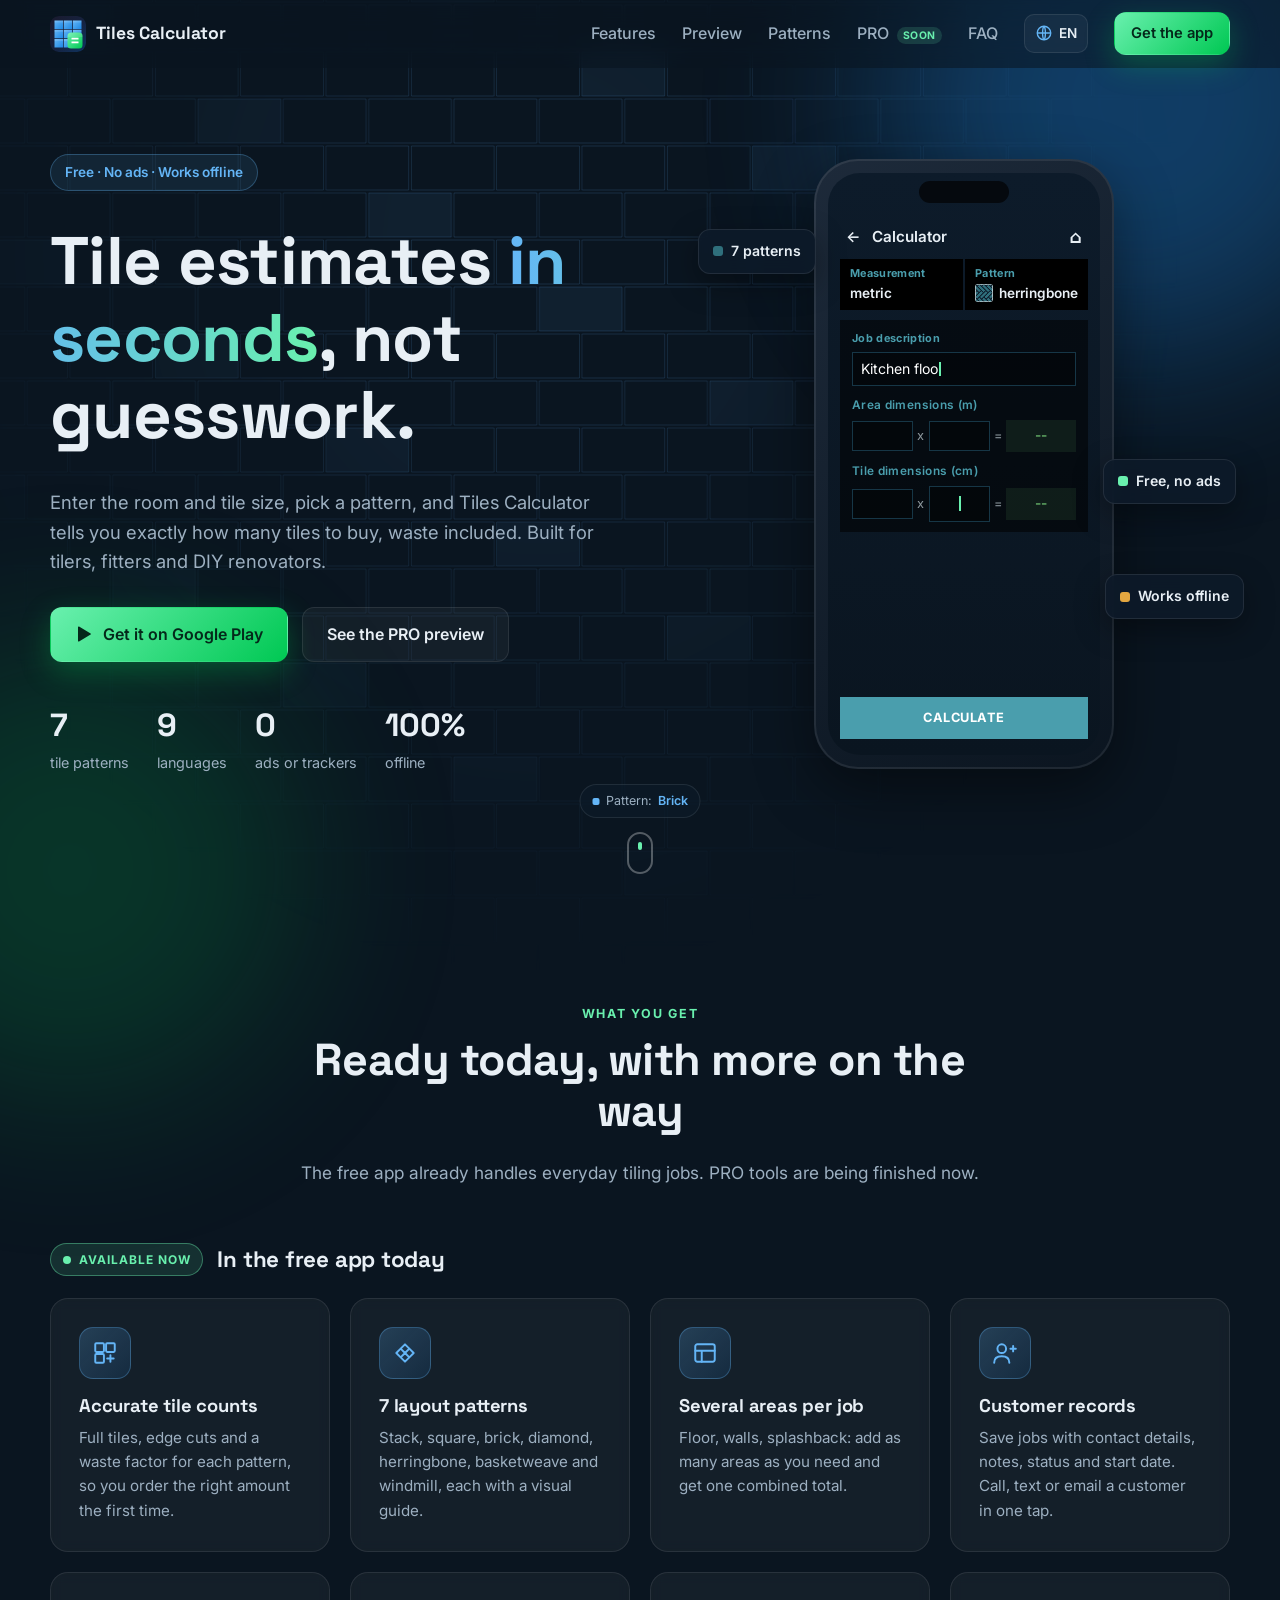
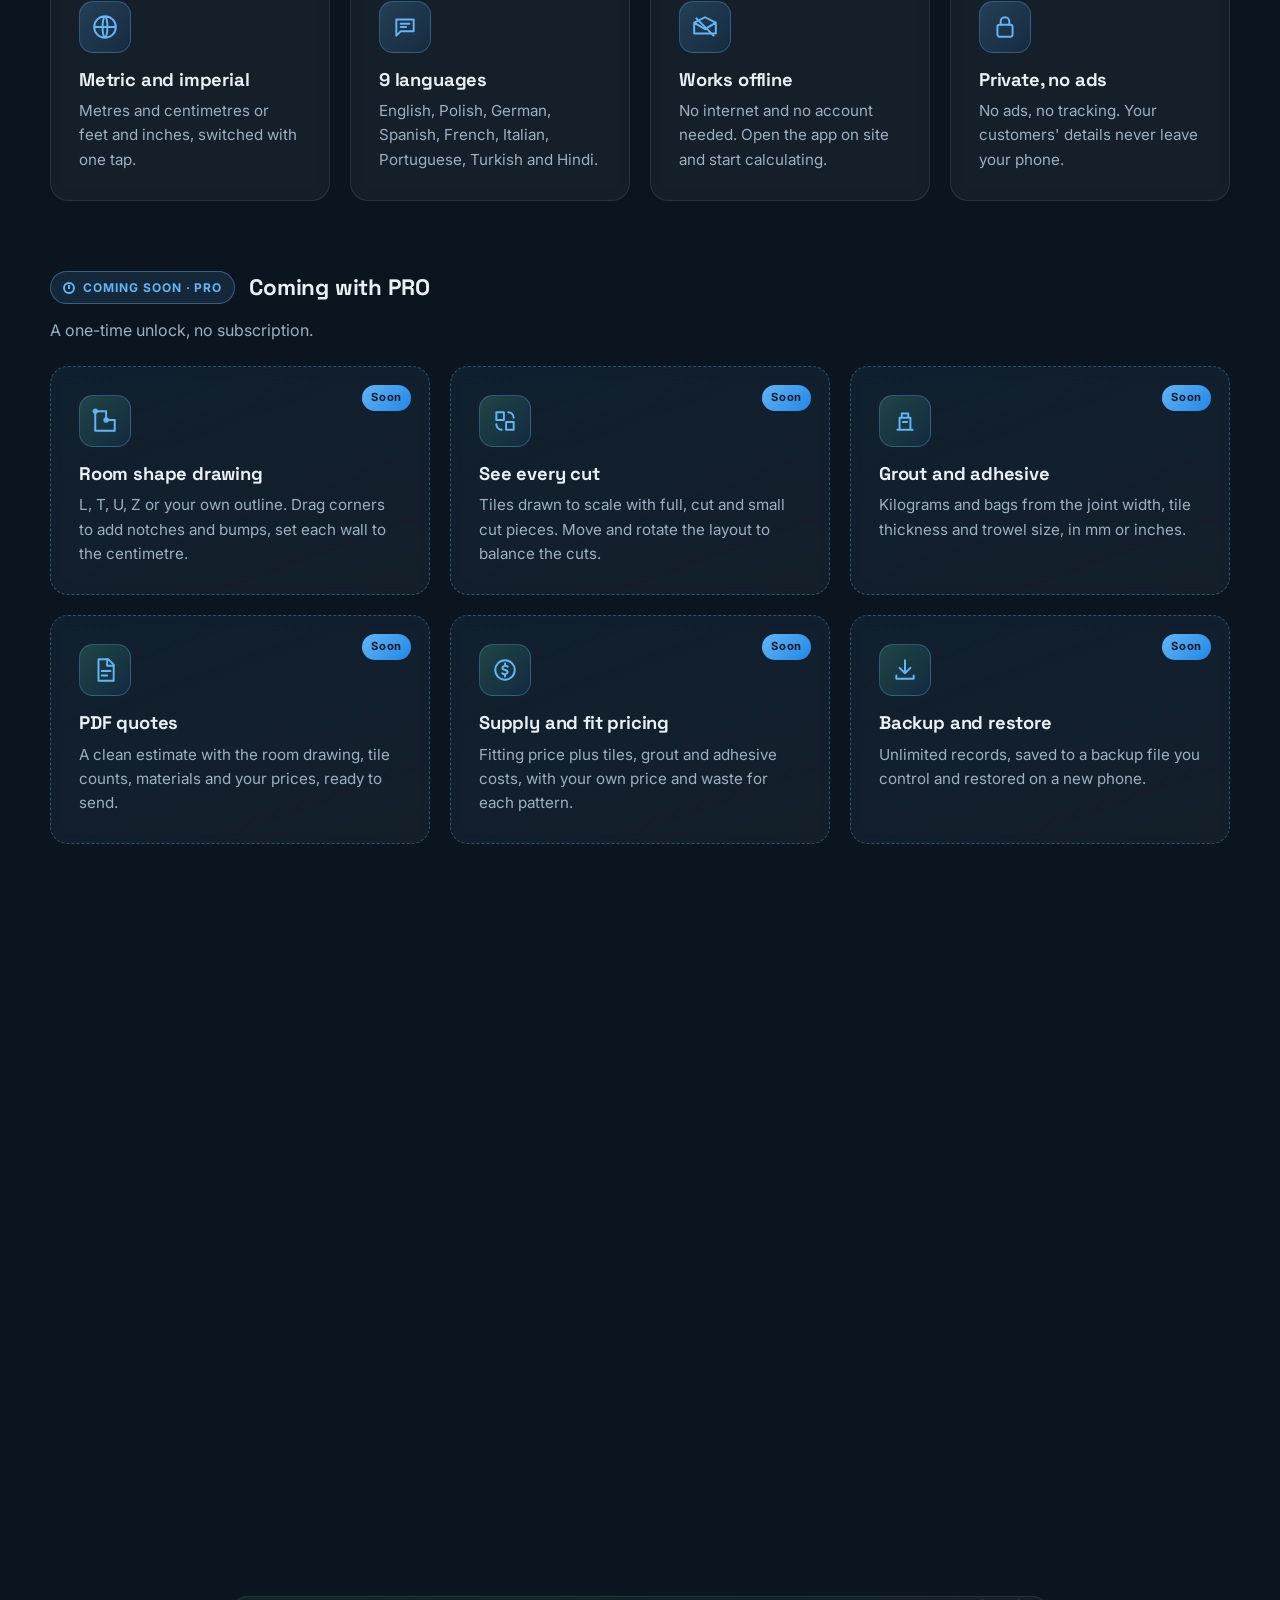
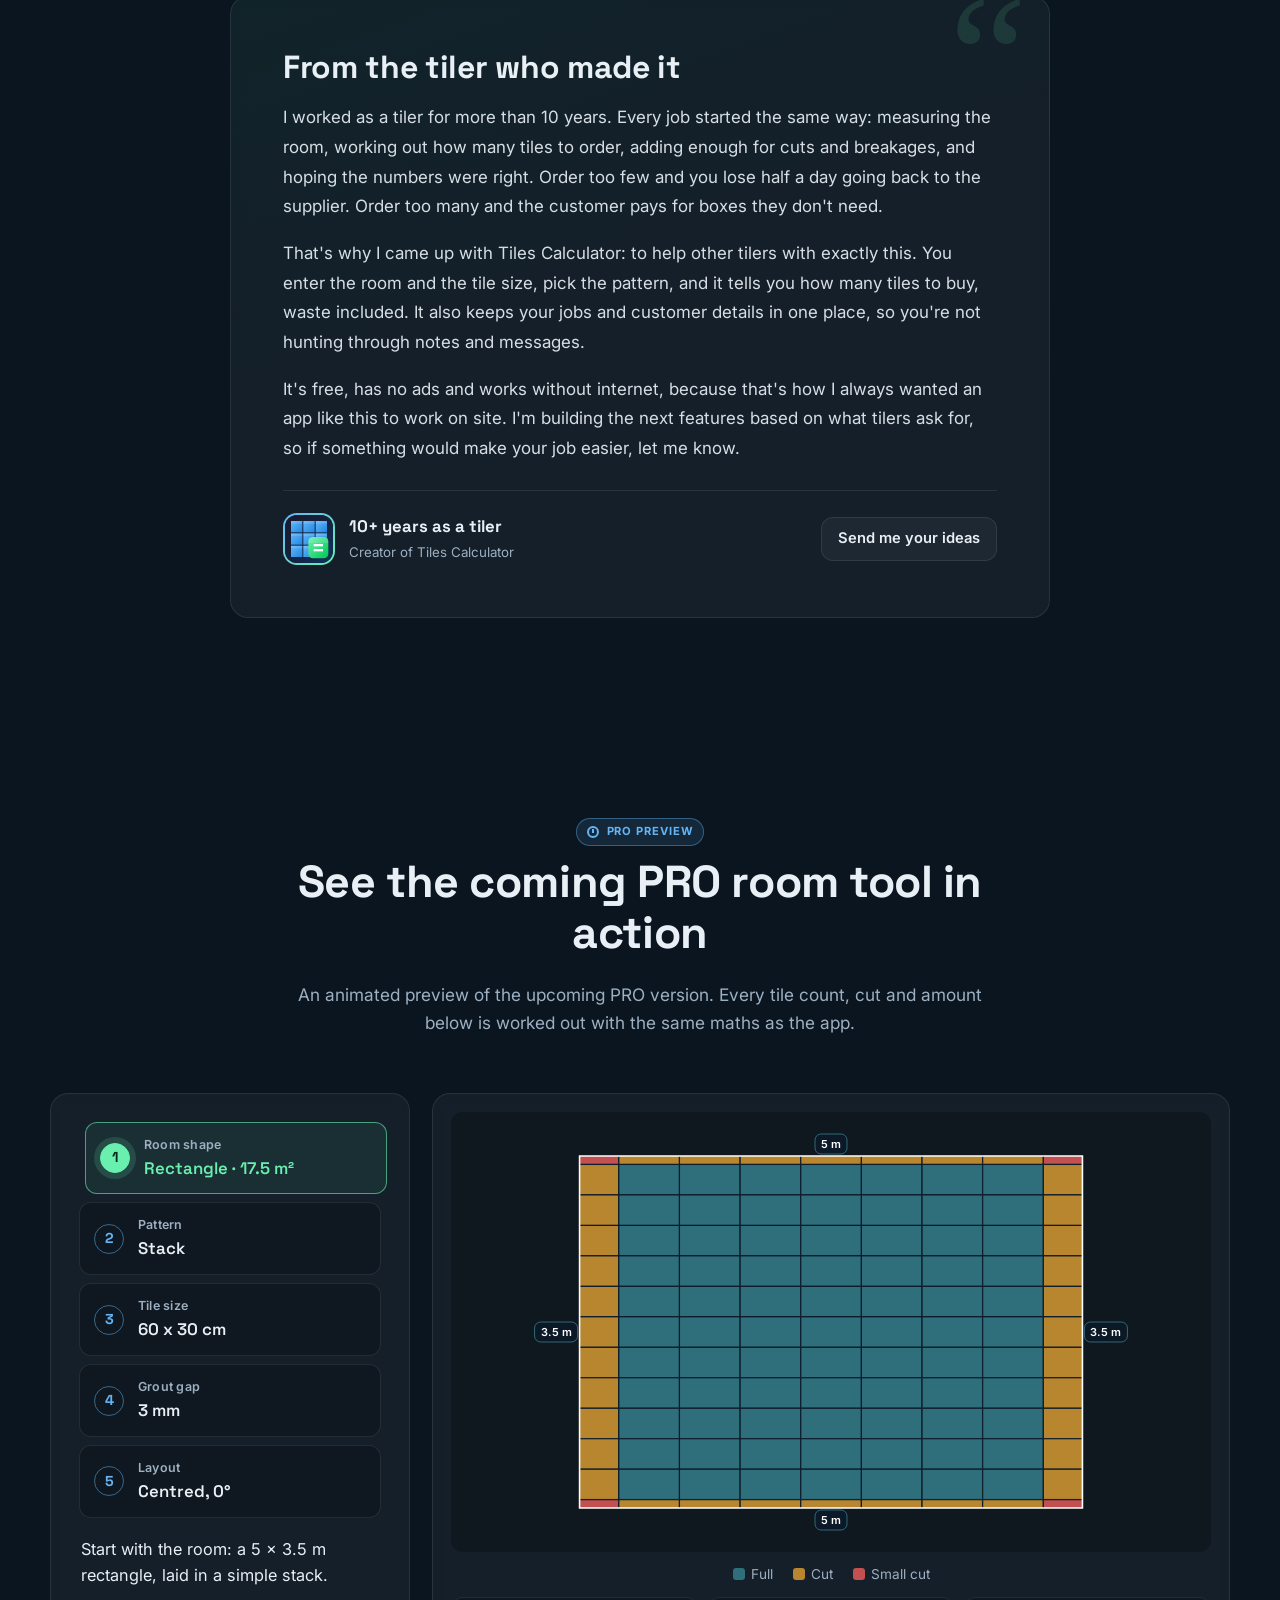
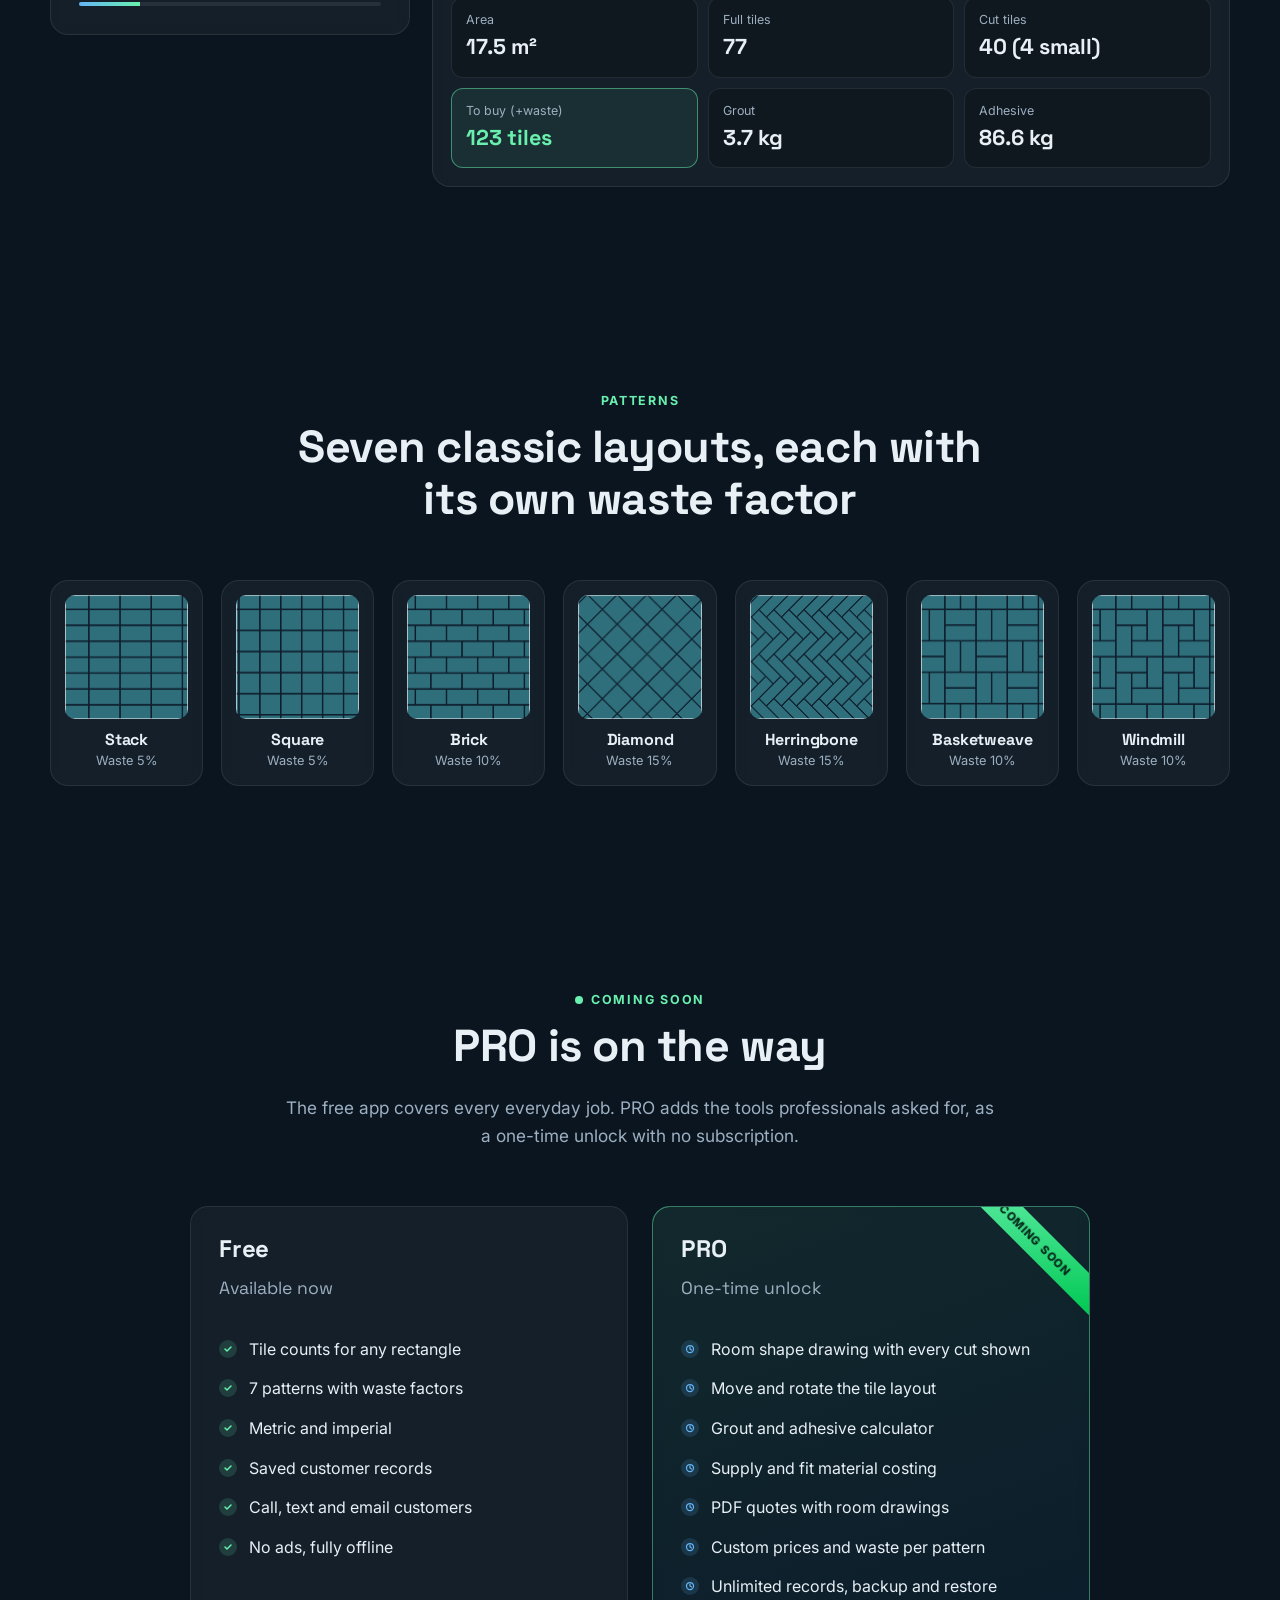
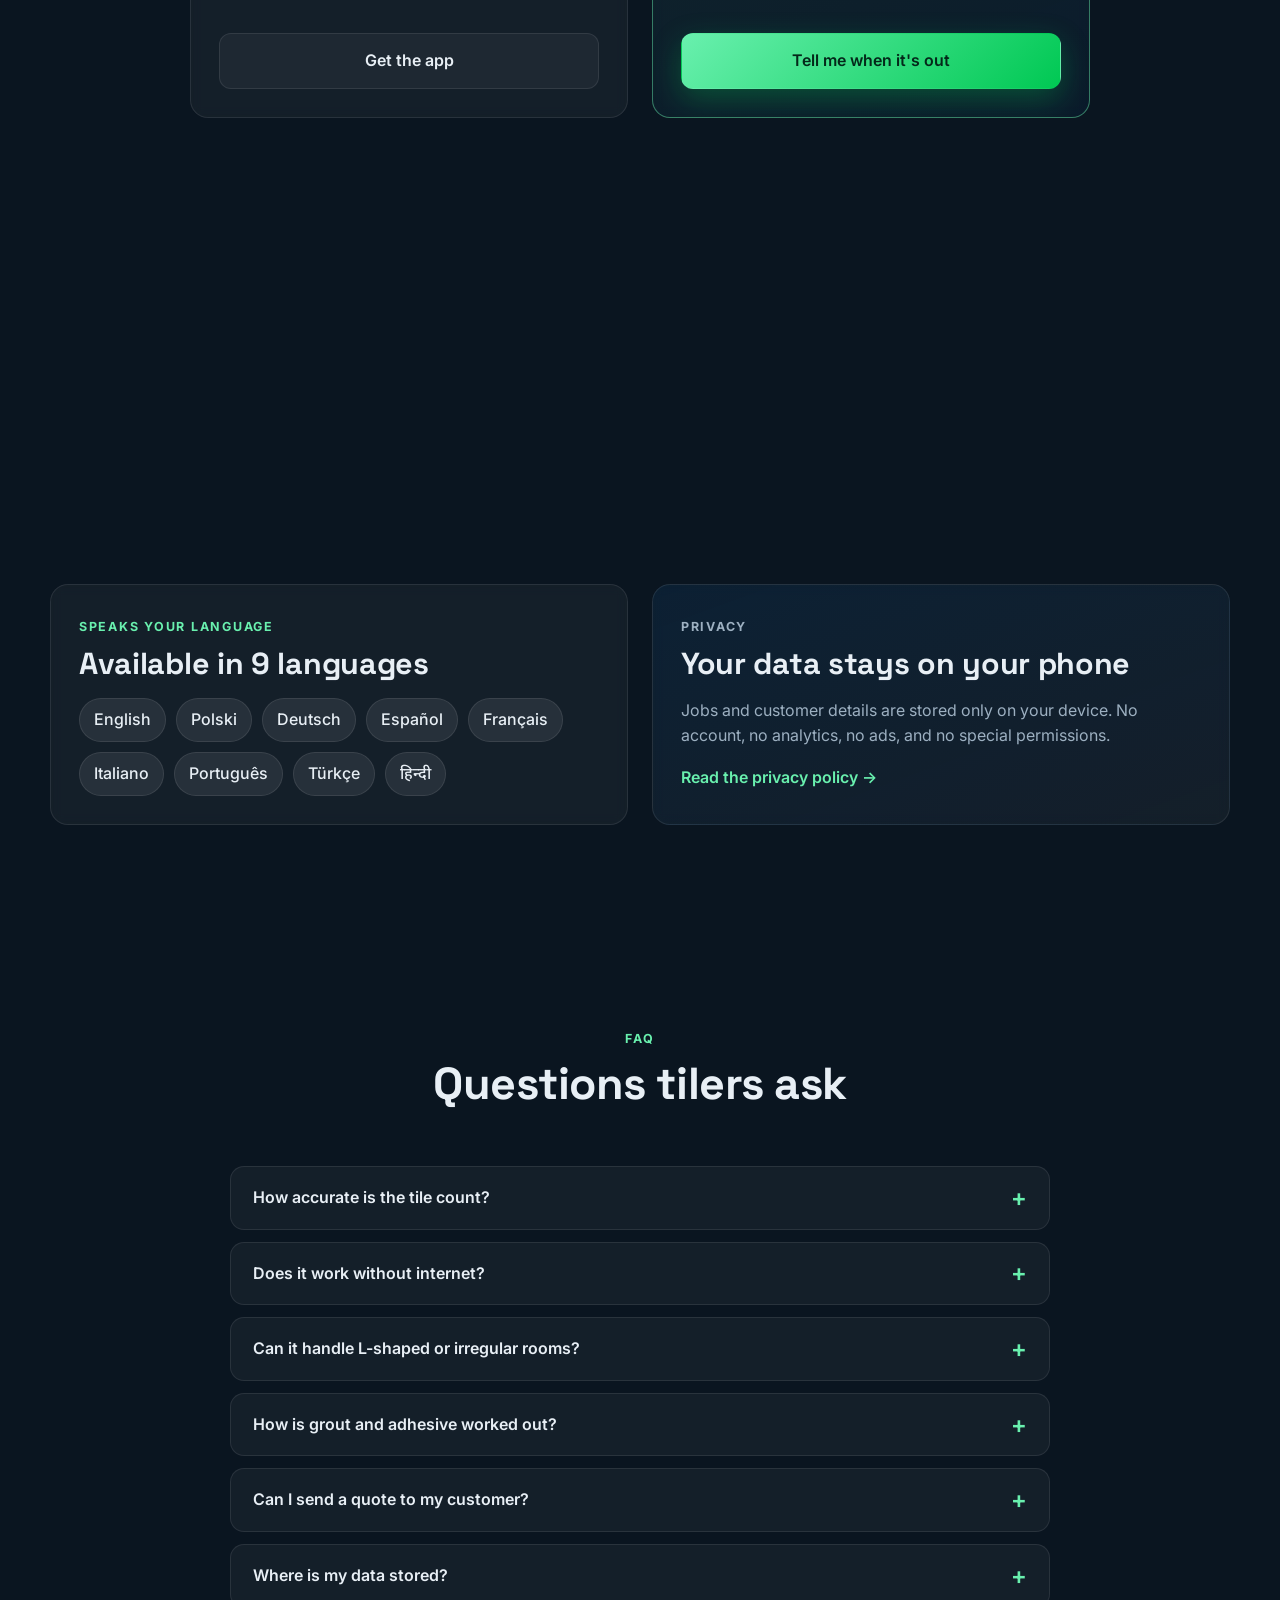
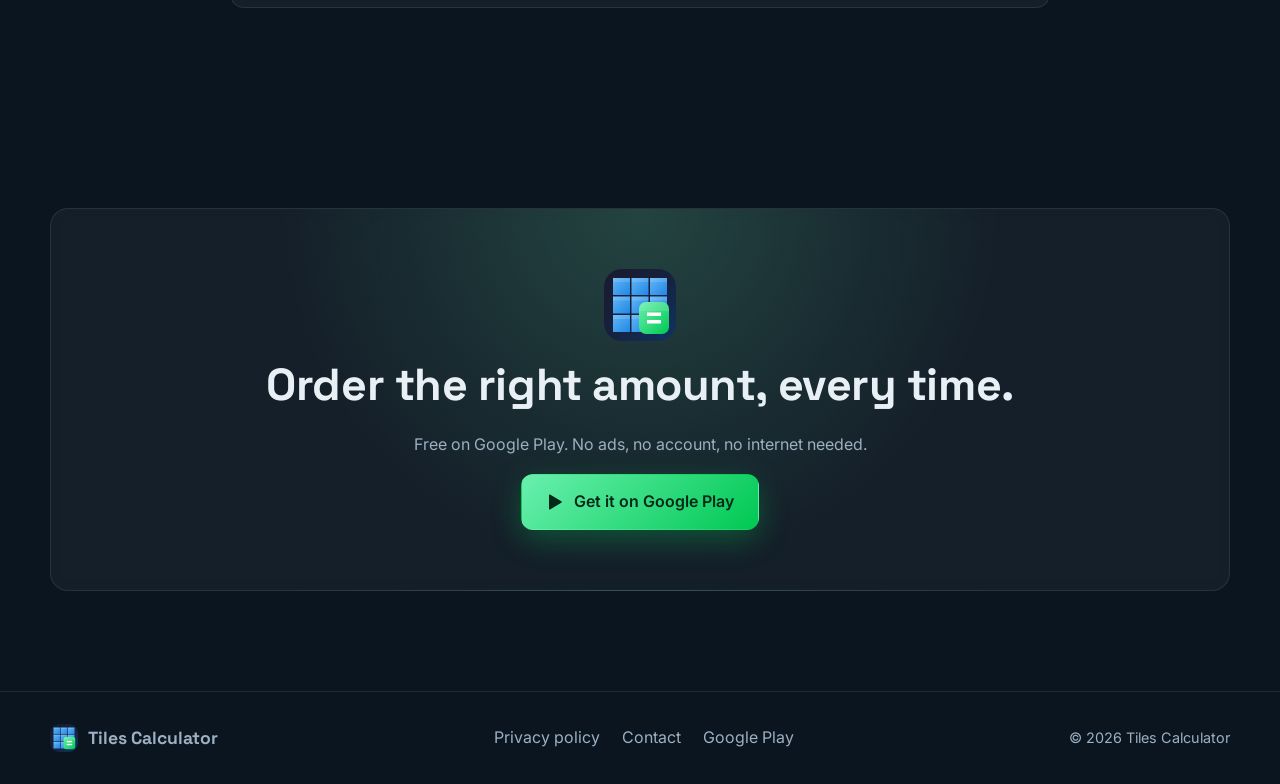
==== commit 5543c082: "Message from the creator, shorter SEO titles, mobile steps layout Co-Authored-By: Claude Opus 5.5 <n" ====
--- a/index.html
+++ b/index.html
@@ -3,8 +3,8 @@
 <head>
   <meta charset="UTF-8">
   <meta name="viewport" content="width=device-width, initial-scale=1">
-  <title>Tiles Calculator – How Many Tiles Do I Need? Free Tile App for Android</title>
-  <meta name="description" content="Free tile calculator app for Android. Work out how many tiles you need for any floor or wall, with 7 layout patterns, waste included, metric and imperial. No ads, works offline.">
+  <title>Tiles Calculator – How Many Tiles Do I Need? Free App</title>
+  <meta name="description" content="Free Android tile calculator. Find out how many tiles you need for any floor or wall: 7 patterns, waste included, metric or imperial. No ads, offline.">
   <meta name="keywords" content="tile calculator, how many tiles do I need, tiling calculator app, floor tile calculator, wall tile calculator, herringbone tile calculator, tile estimate, tiler app, Android">
   <meta name="author" content="Tiles Calculator">
   <meta name="robots" content="index, follow, max-image-preview:large">
@@ -35,24 +35,24 @@
   <meta property="og:url" content="https://bianielbianiel.github.io/tiles-calculator/">
   <meta property="og:title" content="Tiles Calculator – How many tiles do you need? Know in seconds.">
   <meta property="og:description" content="Free Android app for tilers, fitters and DIY renovators. 7 patterns, waste included, metric and imperial. No ads, works offline.">
-  <meta property="og:image" content="https://bianielbianiel.github.io/tiles-calculator/assets/img/og-image.png">
+  <meta property="og:image" content="https://bianielbianiel.github.io/tiles-calculator/assets/img/og-image.jpg">
   <meta property="og:image:width" content="1200">
   <meta property="og:image:height" content="630">
   <meta property="og:image:alt" content="Tiles Calculator app – how many tiles do you need? Know in seconds.">
   <meta name="twitter:card" content="summary_large_image">
   <meta name="twitter:title" content="Tiles Calculator – How many tiles do you need?">
   <meta name="twitter:description" content="Free Android tile calculator. 7 patterns, waste included, no ads, works offline.">
-  <meta name="twitter:image" content="https://bianielbianiel.github.io/tiles-calculator/assets/img/og-image.png">
+  <meta name="twitter:image" content="https://bianielbianiel.github.io/tiles-calculator/assets/img/og-image.jpg">
 
   <!-- Structured data for Google (app, website, FAQ) -->
-  <script type="application/ld+json">{"@context": "https://schema.org", "@type": "SoftwareApplication", "name": "Tiles Calculator", "operatingSystem": "Android", "applicationCategory": "UtilitiesApplication", "description": "Free tile calculator app for Android. Work out how many tiles you need for any room, with 7 layout patterns, waste included, metric and imperial units. No ads, works offline.", "url": "https://bianielbianiel.github.io/tiles-calculator/", "image": "https://bianielbianiel.github.io/tiles-calculator/assets/img/icon-512.png", "screenshot": "https://bianielbianiel.github.io/tiles-calculator/assets/img/og-image.png", "offers": {"@type": "Offer", "price": "0", "priceCurrency": "USD"}, "inLanguage": ["en", "pl", "de", "es", "fr", "it", "pt", "tr", "hi"], "downloadUrl": "https://play.google.com/store/apps/details?id=tiles_calculator.tilecalc", "featureList": ["Tile quantity calculator with waste", "7 tile layout patterns", "Several areas per job", "Customer job records", "Metric and imperial units", "Works offline, no ads"]}</script>
+  <script type="application/ld+json">{"@context": "https://schema.org", "@type": "SoftwareApplication", "name": "Tiles Calculator", "operatingSystem": "Android", "applicationCategory": "UtilitiesApplication", "description": "Free tile calculator app for Android. Work out how many tiles you need for any room, with 7 layout patterns, waste included, metric and imperial units. No ads, works offline.", "url": "https://bianielbianiel.github.io/tiles-calculator/", "image": "https://bianielbianiel.github.io/tiles-calculator/assets/img/icon-512.png", "screenshot": "https://bianielbianiel.github.io/tiles-calculator/assets/img/og-image.jpg", "offers": {"@type": "Offer", "price": "0", "priceCurrency": "USD"}, "inLanguage": ["en", "pl", "de", "es", "fr", "it", "pt", "tr", "hi"], "downloadUrl": "https://play.google.com/store/apps/details?id=tiles_calculator.tilecalc", "featureList": ["Tile quantity calculator with waste", "7 tile layout patterns", "Several areas per job", "Customer job records", "Metric and imperial units", "Works offline, no ads"]}</script>
   <script type="application/ld+json">{"@context": "https://schema.org", "@type": "WebSite", "name": "Tiles Calculator", "url": "https://bianielbianiel.github.io/tiles-calculator/", "inLanguage": "en"}</script>
   <script type="application/ld+json">{"@context": "https://schema.org", "@type": "FAQPage", "inLanguage": "en", "mainEntity": [{"@type": "Question", "name": "How accurate is the tile count?", "acceptedAnswer": {"@type": "Answer", "text": "The app works out the full tiles and the edge cuts for each area, then adds the waste factor for the pattern you chose. With PRO, coming soon, it will lay the real pattern over your room and count every cut piece."}}, {"@type": "Question", "name": "Does it work without internet?", "acceptedAnswer": {"@type": "Answer", "text": "Yes. Everything is calculated on your phone, so it works in a basement, a new build or anywhere without signal."}}, {"@type": "Question", "name": "Can it handle L-shaped or irregular rooms?", "acceptedAnswer": {"@type": "Answer", "text": "Room shapes are part of PRO, coming soon. You will be able to pick L, T, U or Z shapes, set each wall, and drag corners to add notches and bumps for chimney breasts, pillars or door recesses. Today you can add several rectangular areas to one job."}}, {"@type": "Question", "name": "How is grout and adhesive worked out?", "acceptedAnswer": {"@type": "Answer", "text": "The grout and adhesive calculator is coming with PRO. Grout uses the manufacturers' formula from tile size, tile thickness and joint width; adhesive uses typical coverage for the trowel notch, picked automatically from the tile size. Both include 10% extra and are rounded up to whole bags. You can see it in the PRO preview above."}}, {"@type": "Question", "name": "Can I send a quote to my customer?", "acceptedAnswer": {"@type": "Answer", "text": "PDF quotes are coming with PRO: an estimate with the room drawing, tile counts, materials and your prices, ready to share by email, WhatsApp or any app."}}, {"@type": "Question", "name": "Where is my data stored?", "acceptedAnswer": {"@type": "Answer", "text": "Only on your device. Uninstalling the app removes everything. Backup to a file you control is coming with PRO."}}]}</script>
 
   <link rel="preconnect" href="https://fonts.googleapis.com">
   <link rel="preconnect" href="https://fonts.gstatic.com" crossorigin>
   <link href="https://fonts.googleapis.com/css2?family=Inter:wght@400;500;600;700&family=Noto+Sans+Devanagari:wght@500&family=Space+Grotesk:wght@500;600;700&display=swap" rel="stylesheet">
-  <link rel="stylesheet" href="assets/css/style.css?v=4">
+  <link rel="stylesheet" href="assets/css/style.css?v=7">
 </head>
 <body>
   <div class="scroll-progress" aria-hidden="true"></div>
@@ -272,6 +272,26 @@
       </div>
     </section>
 
+    <!-- ============ From the maker ============ -->
+    <section class="section maker-section" id="about">
+      <div class="container narrow">
+        <figure class="maker card reveal">
+          <span class="maker-quote" aria-hidden="true">&ldquo;</span>
+          <h2 class="maker-title">From the tiler who made it</h2>
+          <blockquote>
+            <p>I worked as a tiler for more than 10 years. Every job started the same way: measuring the room, working out how many tiles to order, adding enough for cuts and breakages, and hoping the numbers were right. Order too few and you lose half a day going back to the supplier. Order too many and the customer pays for boxes they don't need.</p>
+            <p>That's why I came up with Tiles Calculator: to help other tilers with exactly this. You enter the room and the tile size, pick the pattern, and it tells you how many tiles to buy, waste included. It also keeps your jobs and customer details in one place, so you're not hunting through notes and messages.</p>
+            <p>It's free, has no ads and works without internet, because that's how I always wanted an app like this to work on site. I'm building the next features based on what tilers ask for, so if something would make your job easier, let me know.</p>
+          </blockquote>
+          <figcaption class="maker-sign">
+            <span class="maker-avatar" aria-hidden="true"><img src="assets/img/logo.svg" alt="" width="48" height="48"></span>
+            <span><b>10+ years as a tiler</b><small>Creator of Tiles Calculator</small></span>
+            <a class="btn btn-ghost btn-small maker-btn" href="mailto:website.scss@gmail.com?subject=Tiles%20Calculator">Send me your ideas</a>
+          </figcaption>
+        </figure>
+      </div>
+    </section>
+
     <!-- ============ Live demo ============ -->
     <section class="section" id="demo">
       <div class="container">
@@ -441,7 +461,7 @@
   </footer>
 
 
-  <script src="assets/js/tiles-engine.js?v=4" defer></script>
-  <script src="assets/js/main.js?v=4" defer></script>
+  <script src="assets/js/tiles-engine.js?v=7" defer></script>
+  <script src="assets/js/main.js?v=7" defer></script>
 </body>
 </html>
--- a/assets/css/style.css
+++ b/assets/css/style.css
@@ -327,6 +327,25 @@
 }
 .step p { color: var(--muted); }
 
+/* ---------- From the maker ---------- */
+.maker { margin: 0; padding: clamp(28px, 5vw, 52px); overflow: hidden;
+  background: linear-gradient(160deg, rgba(105, 240, 174, .07), var(--surface) 45%); }
+.maker-quote {
+  position: absolute; top: -28px; right: 22px; font-family: Georgia, serif; font-size: 11rem; line-height: 1;
+  color: rgba(105, 240, 174, .12); pointer-events: none;
+}
+.maker-title { font-size: clamp(1.4rem, 3vw, 2rem); margin-bottom: 18px; }
+.maker blockquote { margin: 0; }
+.maker blockquote p { color: var(--text); font-size: 1.06rem; line-height: 1.75; opacity: .92; }
+.maker blockquote p:last-child { margin-bottom: 0; }
+.maker-sign { display: flex; flex-wrap: wrap; align-items: center; gap: 14px; margin-top: 26px; padding-top: 22px; border-top: 1px solid var(--border); }
+.maker-avatar { width: 52px; height: 52px; border-radius: 14px; padding: 2px; background: linear-gradient(135deg, var(--sky), var(--green)); flex: none; }
+.maker-avatar img { width: 100%; height: 100%; border-radius: 12px; background: var(--bg-2); }
+.maker-sign b { display: block; font-family: var(--font-head); font-size: 1.05rem; }
+.maker-sign small { color: var(--muted); }
+.maker-btn { margin-left: auto; }
+@media (max-width: 560px) { .maker-btn { margin-left: 0; width: 100%; } }
+
 /* ---------- Demo ---------- */
 .demo { display: grid; grid-template-columns: 360px 1fr; gap: 22px; align-items: start; }
 .demo-controls { display: flex; flex-direction: column; gap: 14px; }
@@ -498,10 +517,21 @@
   .lead { margin-inline: auto; }
   .hero-cta { justify-content: center; }
   .stats { grid-template-columns: repeat(2, auto); justify-content: center; gap: 18px 40px; }
-  .steps { grid-template-columns: 1fr; gap: 34px; }
-  .steps::before { top: 0; bottom: 0; left: 50%; right: auto; width: 2px; height: auto; transform: scaleY(0); transform-origin: top; background: linear-gradient(180deg, var(--sky), var(--green)); }
-  .steps.in::before { transform: scaleY(1); }
-  .step p { background: var(--bg); }
+  /* Phones: timeline on the left, text beside each number */
+  .steps { grid-template-columns: 1fr; gap: 30px; max-width: 520px; margin: 0 auto; }
+  .steps::before { display: none; }
+  /* One connector per gap, from the bottom of a circle to the top of the next */
+  .step { position: relative; }
+  .step:not(:last-child)::after {
+    content: ''; position: absolute; left: 27px; top: 62px; bottom: -24px; width: 2px; border-radius: 2px;
+    background: linear-gradient(180deg, var(--sky), var(--green));
+    transform: scaleY(0); transform-origin: top; transition: transform .8s ease .3s;
+  }
+  .steps.in .step::after { transform: scaleY(1); }
+  .step { display: grid; grid-template-columns: 56px 1fr; column-gap: 18px; align-items: start; text-align: left; padding: 0; }
+  .step-num { grid-row: span 2; width: 56px; height: 56px; margin: 0; font-size: 1.35rem; box-shadow: 0 0 0 6px var(--bg); }
+  .step h3 { margin: 4px 0 6px; font-size: 1.15rem; }
+  .step p { margin: 0; }
   .plans, .two-col { grid-template-columns: 1fr; }
   .scroll-hint { display: none; }
   .bg-label { bottom: 24px; }
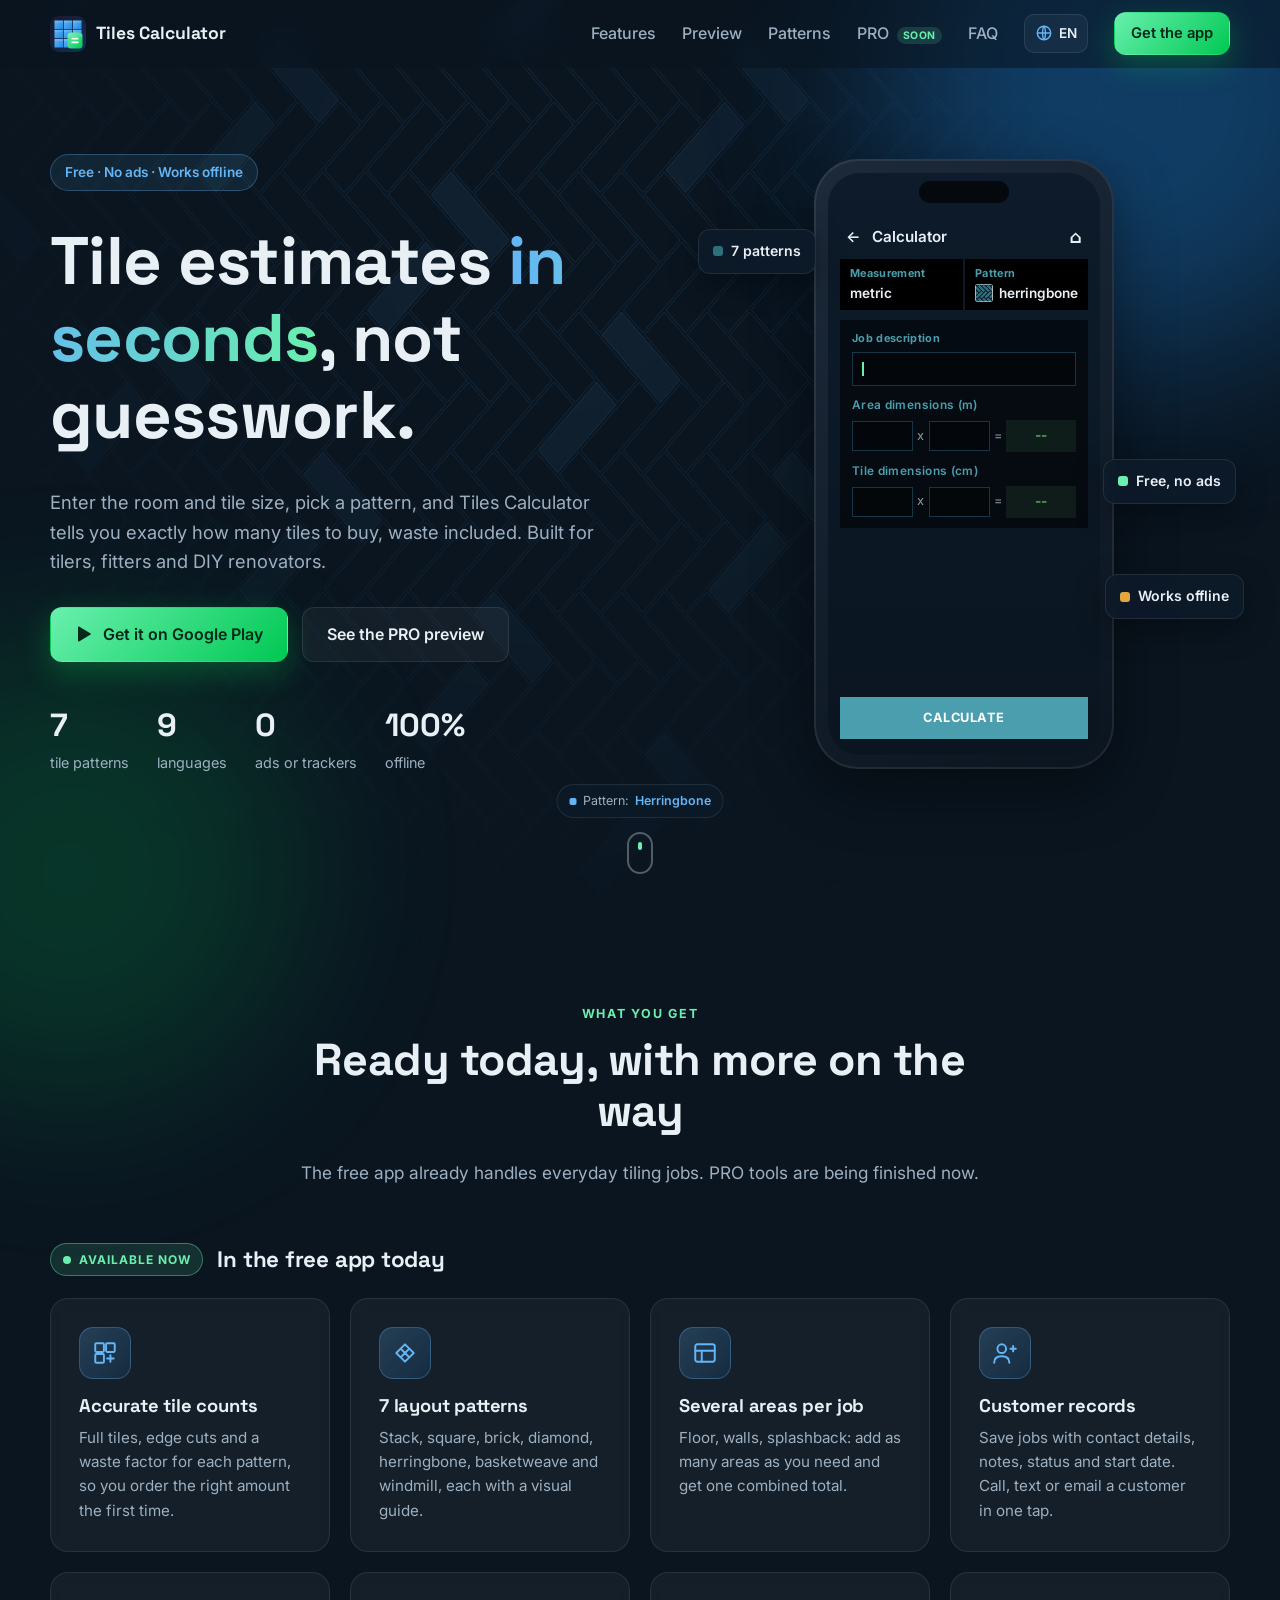
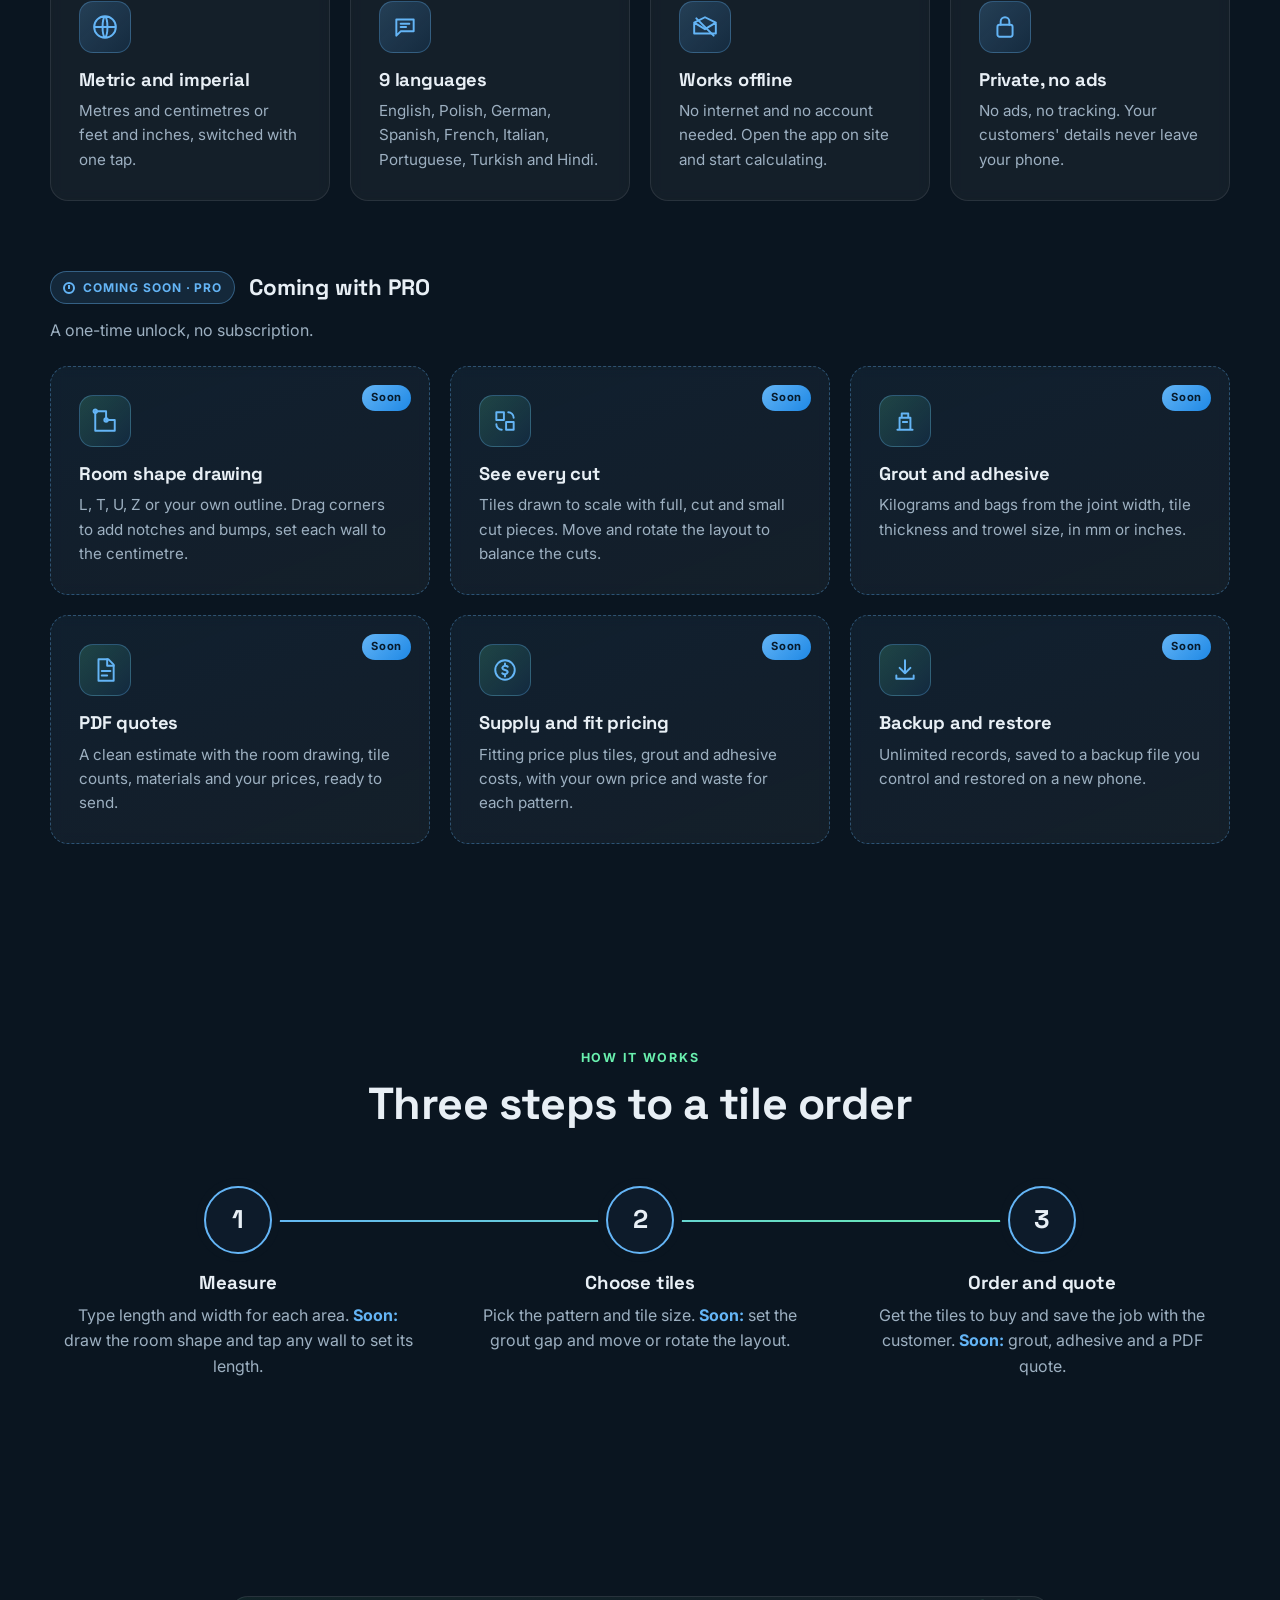
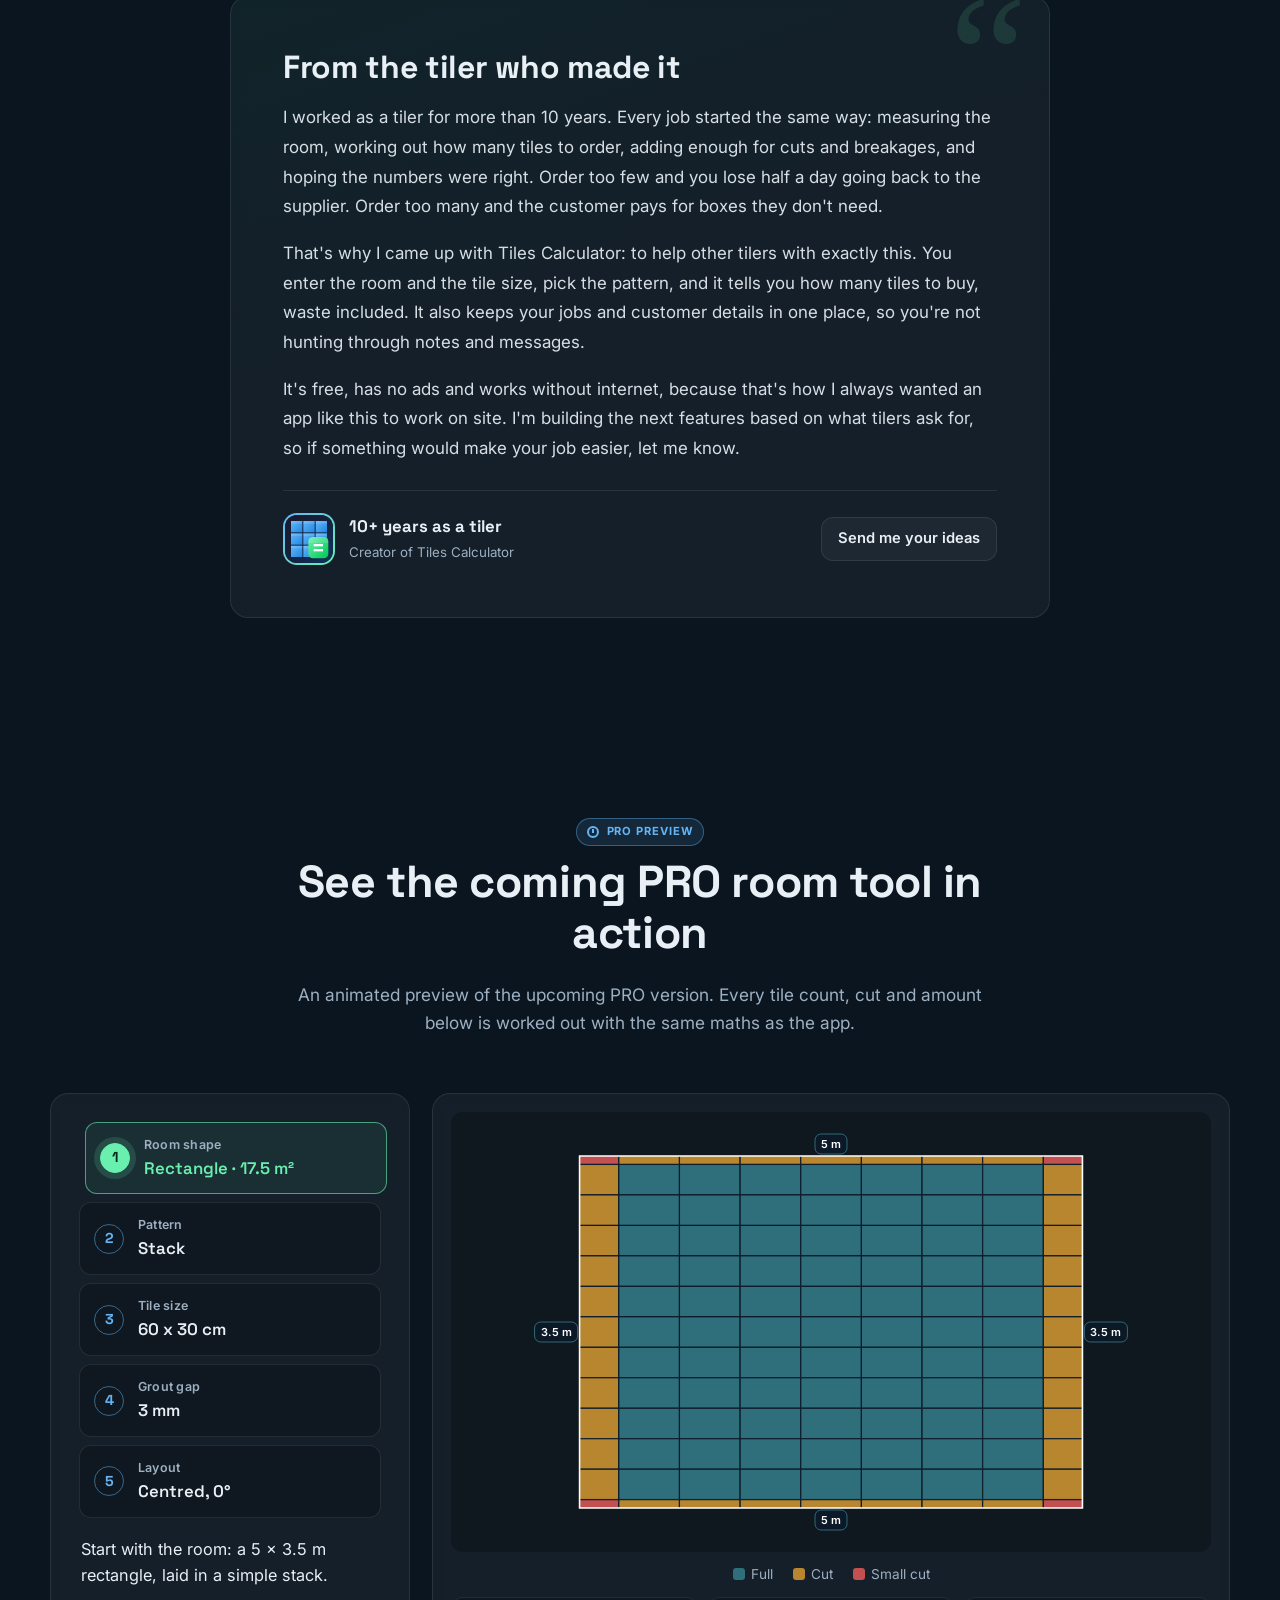
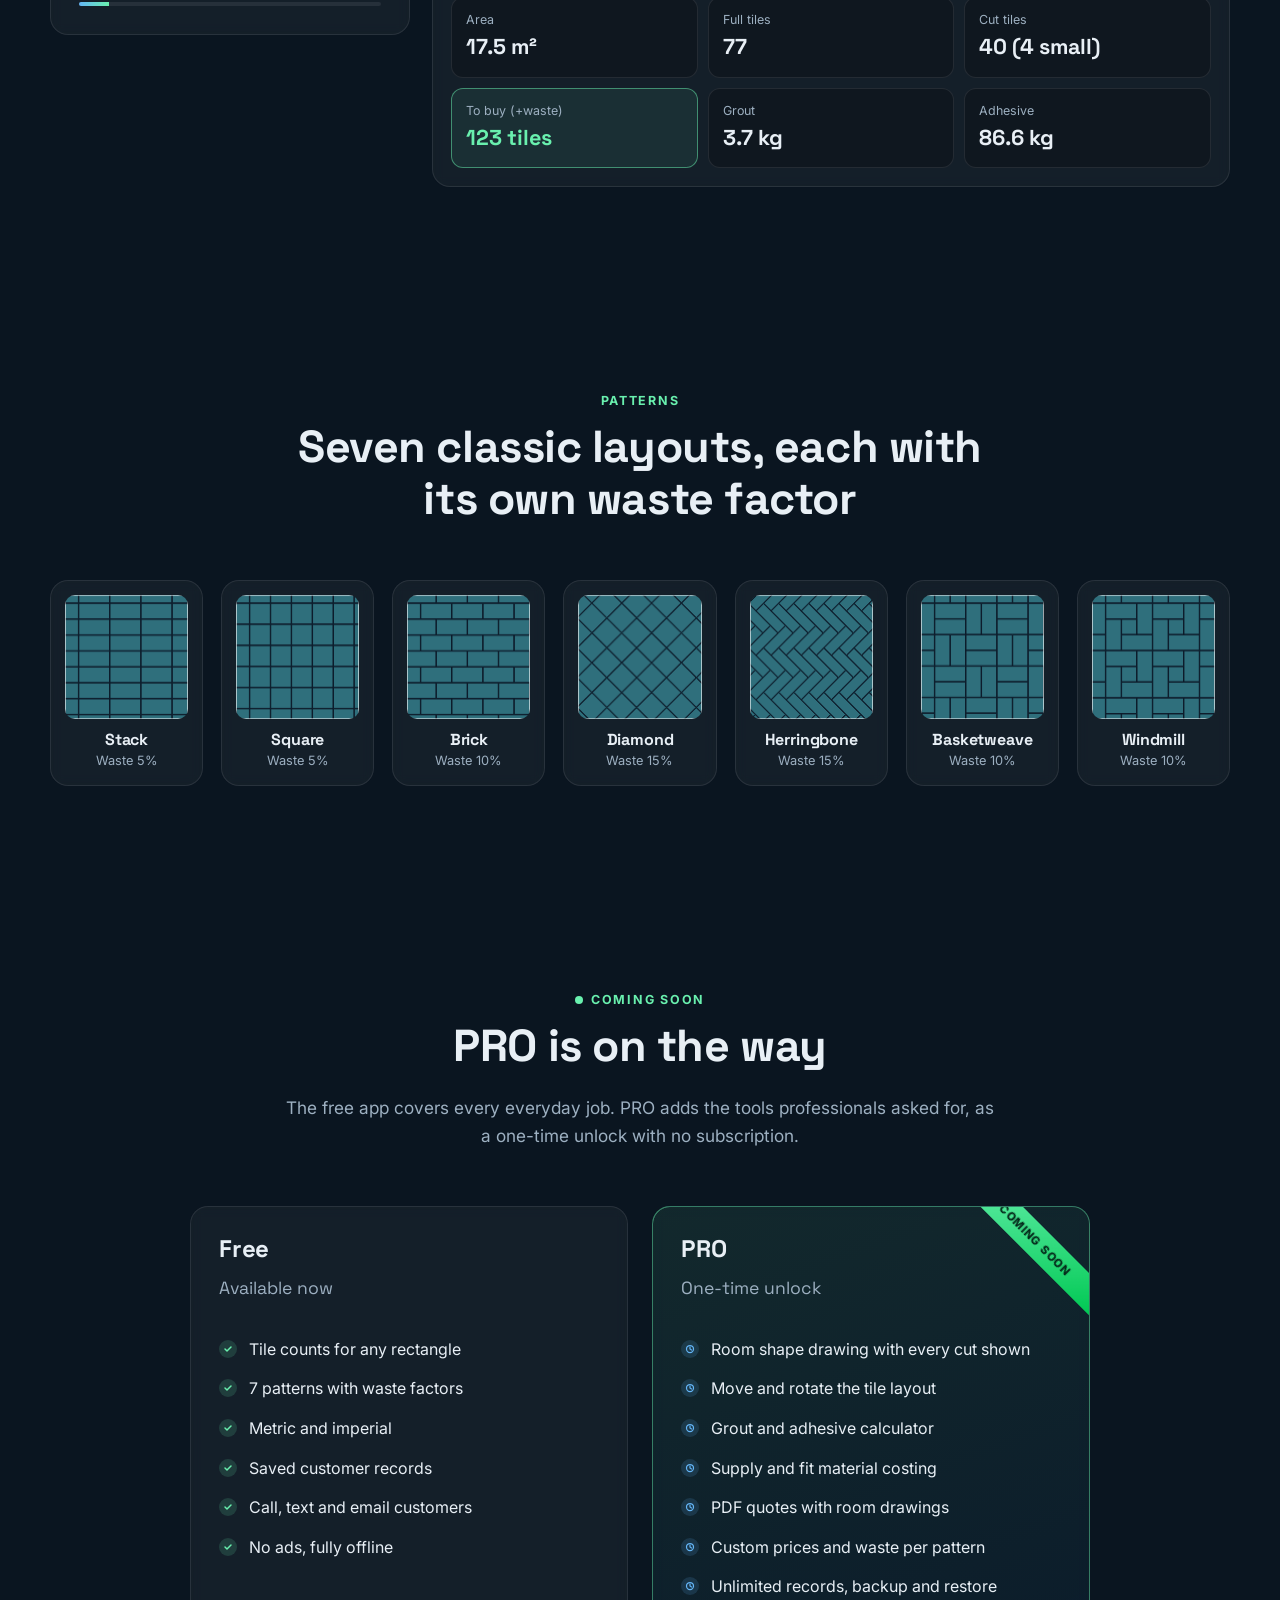
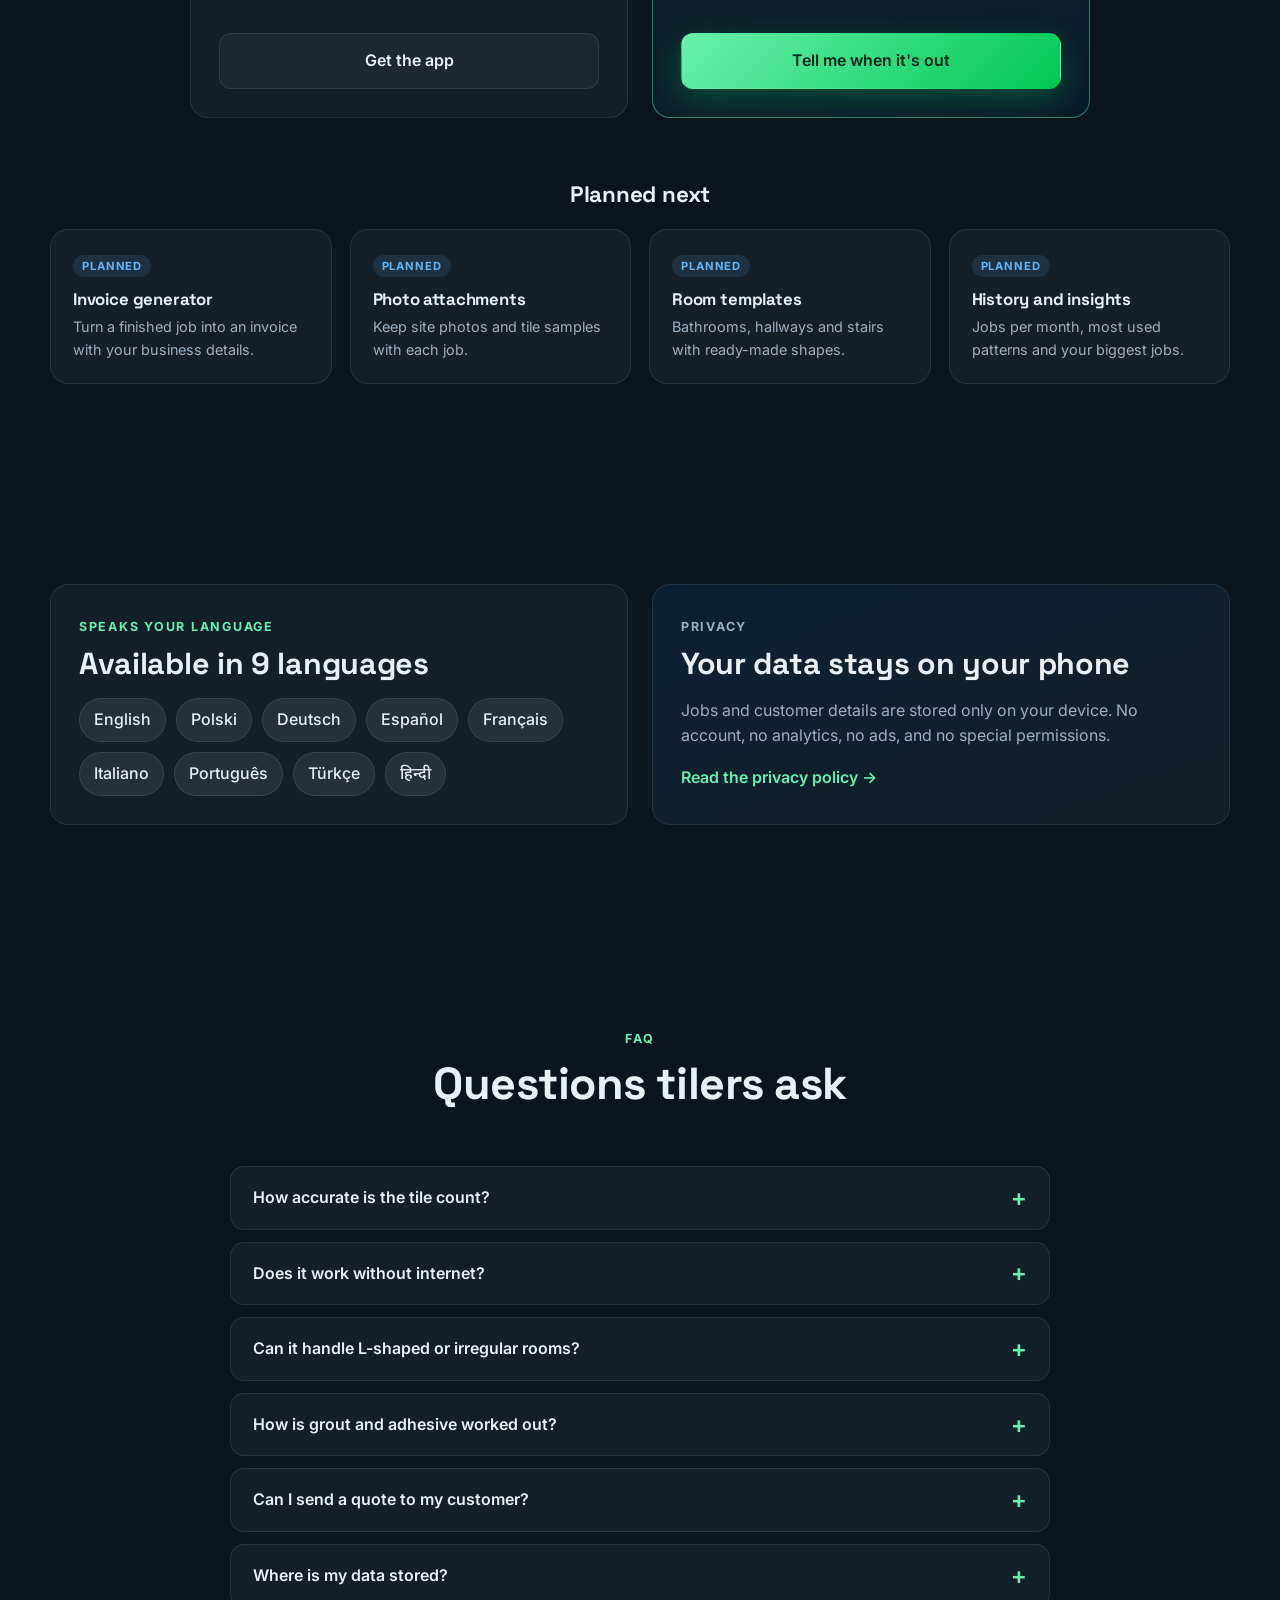
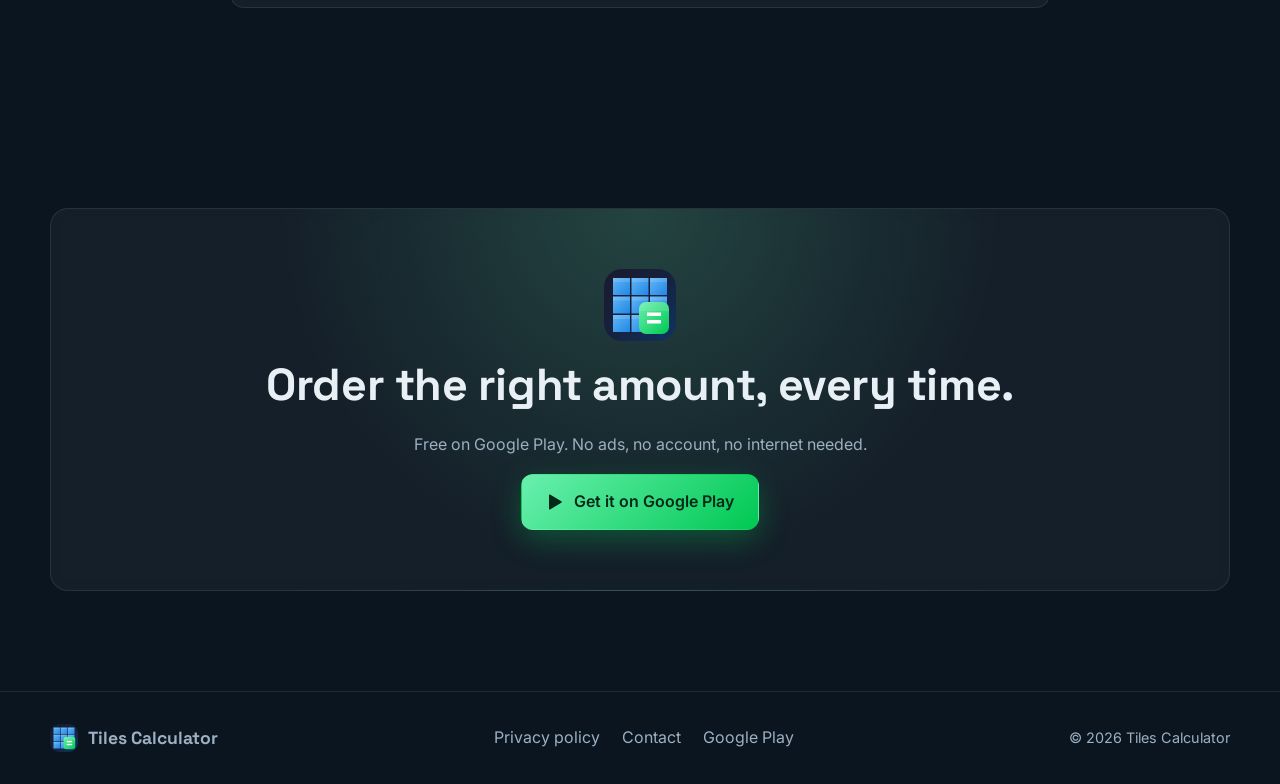
==== commit af9d6c9f: "Better layout for tablets and phones" ====
--- a/index.html
+++ b/index.html
@@ -52,7 +52,7 @@
   <link rel="preconnect" href="https://fonts.googleapis.com">
   <link rel="preconnect" href="https://fonts.gstatic.com" crossorigin>
   <link href="https://fonts.googleapis.com/css2?family=Inter:wght@400;500;600;700&family=Noto+Sans+Devanagari:wght@500&family=Space+Grotesk:wght@500;600;700&display=swap" rel="stylesheet">
-  <link rel="stylesheet" href="assets/css/style.css?v=7">
+  <link rel="stylesheet" href="assets/css/style.css?v=8">
 </head>
 <body>
   <div class="scroll-progress" aria-hidden="true"></div>
@@ -146,9 +146,11 @@
               <div class="calc-btn" id="calc-btn">CALCULATE</div>
             </div>
           </div>
-          <div class="float-chip chip-1"><span class="dot dot-blue"></span>7 patterns</div>
-          <div class="float-chip chip-2"><span class="dot dot-green"></span>Free, no ads</div>
-          <div class="float-chip chip-3"><span class="dot dot-orange"></span>Works offline</div>
+          <div class="chips">
+            <div class="float-chip chip-1"><span class="dot dot-blue"></span>7 patterns</div>
+            <div class="float-chip chip-2"><span class="dot dot-green"></span>Free, no ads</div>
+            <div class="float-chip chip-3"><span class="dot dot-orange"></span>Works offline</div>
+          </div>
         </div>
       </div>
       <p class="bg-label" aria-hidden="true"><span class="bg-dot"></span><span class="bg-label-k">Pattern</span><b id="bg-name">Herringbone</b></p>
@@ -461,7 +463,7 @@
   </footer>
 
 
-  <script src="assets/js/tiles-engine.js?v=7" defer></script>
-  <script src="assets/js/main.js?v=7" defer></script>
+  <script src="assets/js/tiles-engine.js?v=8" defer></script>
+  <script src="assets/js/main.js?v=8" defer></script>
 </body>
 </html>
--- a/assets/css/style.css
+++ b/assets/css/style.css
@@ -517,6 +517,80 @@
   .lead { margin-inline: auto; }
   .hero-cta { justify-content: center; }
   .stats { grid-template-columns: repeat(2, auto); justify-content: center; gap: 18px 40px; }
+  .plans, .two-col { grid-template-columns: 1fr; }
+  .scroll-hint { display: none; }
+  .bg-label { bottom: 24px; }
+}
+@media (max-width: 560px) {
+  .section { padding: 72px 0; }
+  .feature-grid, .soon-grid, .roadmap { grid-template-columns: 1fr; }
+  .phone { width: 260px; height: 530px; }
+  .float-chip { font-size: .78rem; padding: 8px 11px; }
+  .chip-1 { left: -4px; } .chip-2 { right: -4px; top: 250px; } .chip-3 { right: -4px; bottom: 60px; }
+  .results { grid-template-columns: repeat(2, 1fr); }
+  #demo-canvas { height: 340px; }
+  .seg button { font-size: .78rem; }
+  .card { padding: 22px; }
+  .btn { padding: 13px 20px; }
+  .hero-cta .btn { width: 100%; }
+  .footer-inner { flex-direction: column; text-align: center; }
+}
+
+
+/* =========================================================================
+   Tablet and phone refinements
+   ========================================================================= */
+.chips { display: contents; }
+
+@media (max-width: 1024px) {
+  /* Preview: settings as a compact row above the animation */
+  .demo-steps { display: grid; grid-template-columns: repeat(5, 1fr); gap: 8px; }
+  .demo-steps li { flex-direction: column; align-items: flex-start; gap: 8px; padding: 10px 12px; }
+  .demo-steps li.active { transform: translateY(-3px); }
+  .demo-steps li span:not(.ds-num) { font-size: .92rem; }
+  .demo-caption { min-height: 2.6em; }
+  /* Patterns: centred rows */
+  .pattern-grid { display: flex; flex-wrap: wrap; justify-content: center; }
+  .pattern-card { width: 150px; }
+}
+
+@media (max-width: 860px) {
+  /* Badges stay next to the phone */
+  .hero-visual { width: fit-content; margin: 0 auto; }
+  .chip-1 { left: -96px; top: 90px; }
+  .chip-2 { right: -112px; top: 300px; }
+  .chip-3 { right: -112px; bottom: 120px; left: auto; }
+  /* Room for two columns on tablets */
+  .plans, .two-col { grid-template-columns: 1fr 1fr; }
+  .steps { gap: 18px; }
+  .step-num { width: 60px; height: 60px; font-size: 1.4rem; }
+  .steps::before { top: 30px; }
+}
+
+@media (max-width: 640px) {
+  .plans, .two-col { grid-template-columns: 1fr; }
+  /* Badges become a row under the phone */
+  .hero-visual { width: auto; display: flex; flex-direction: column; align-items: center; }
+  .chips { display: flex; flex-wrap: wrap; justify-content: center; gap: 8px; margin-top: 20px; }
+  .chips .float-chip { position: static; animation: none; box-shadow: none; }
+  /* Patterns: three per row */
+  .pattern-grid { gap: 10px; }
+  .pattern-card { width: calc((100% - 20px) / 3); padding: 8px; }
+  .pattern-card h4 { font-size: .88rem; margin-top: 8px; }
+  .pattern-card p { font-size: .72rem; }
+  /* Preview: two columns of settings, the first one full width */
+  .demo-steps { grid-template-columns: 1fr 1fr; }
+  .demo-steps li:first-child { grid-column: span 2; }
+  .demo-steps li { flex-direction: row; align-items: center; gap: 10px; padding: 9px 10px; }
+  .demo-steps li.active { transform: none; }
+  .ds-num { width: 26px; height: 26px; font-size: .8rem; }
+  .demo-steps li b { font-size: .7rem; }
+  .demo-steps li span:not(.ds-num) { font-size: .86rem; }
+  .demo-stage { padding: 12px; }
+  #demo-canvas { height: 300px; }
+}
+
+@media (max-width: 560px) {
   /* Phones: timeline on the left, text beside each number */
   .steps { grid-template-columns: 1fr; gap: 30px; max-width: 520px; margin: 0 auto; }
   .steps::before { display: none; }
@@ -532,23 +606,17 @@
   .step-num { grid-row: span 2; width: 56px; height: 56px; margin: 0; font-size: 1.35rem; box-shadow: 0 0 0 6px var(--bg); }
   .step h3 { margin: 4px 0 6px; font-size: 1.15rem; }
   .step p { margin: 0; }
-  .plans, .two-col { grid-template-columns: 1fr; }
-  .scroll-hint { display: none; }
-  .bg-label { bottom: 24px; }
-}
-@media (max-width: 560px) {
-  .section { padding: 72px 0; }
-  .feature-grid, .soon-grid, .roadmap { grid-template-columns: 1fr; }
-  .phone { width: 260px; height: 530px; }
-  .float-chip { font-size: .78rem; padding: 8px 11px; }
-  .chip-1 { left: -4px; } .chip-2 { right: -4px; top: 250px; } .chip-3 { right: -4px; bottom: 60px; }
-  .results { grid-template-columns: repeat(2, 1fr); }
-  #demo-canvas { height: 340px; }
-  .seg button { font-size: .78rem; }
-  .card { padding: 22px; }
-  .btn { padding: 13px 20px; }
-  .hero-cta .btn { width: 100%; }
-  .footer-inner { flex-direction: column; text-align: center; }
+
+  /* Compact feature cards: icon beside the text */
+  .feature { display: grid; grid-template-columns: 44px 1fr; column-gap: 14px; align-items: start; padding: 18px; }
+  .feature .icon { grid-row: span 2; width: 44px; height: 44px; border-radius: 12px; }
+  .feature .icon svg { width: 22px; height: 22px; }
+  .feature h3 { margin: 2px 0 4px; font-size: 1.02rem; }
+  .soon-card h3 { padding-right: 52px; }
+  .feature p { font-size: .9rem; }
+  .tag { top: 14px; right: 14px; }
+  .feature-grid, .soon-grid { gap: 12px; }
+  .group-head.soon { margin-top: 48px; }
 }
 
 /* ---------- Reduced motion ---------- */
